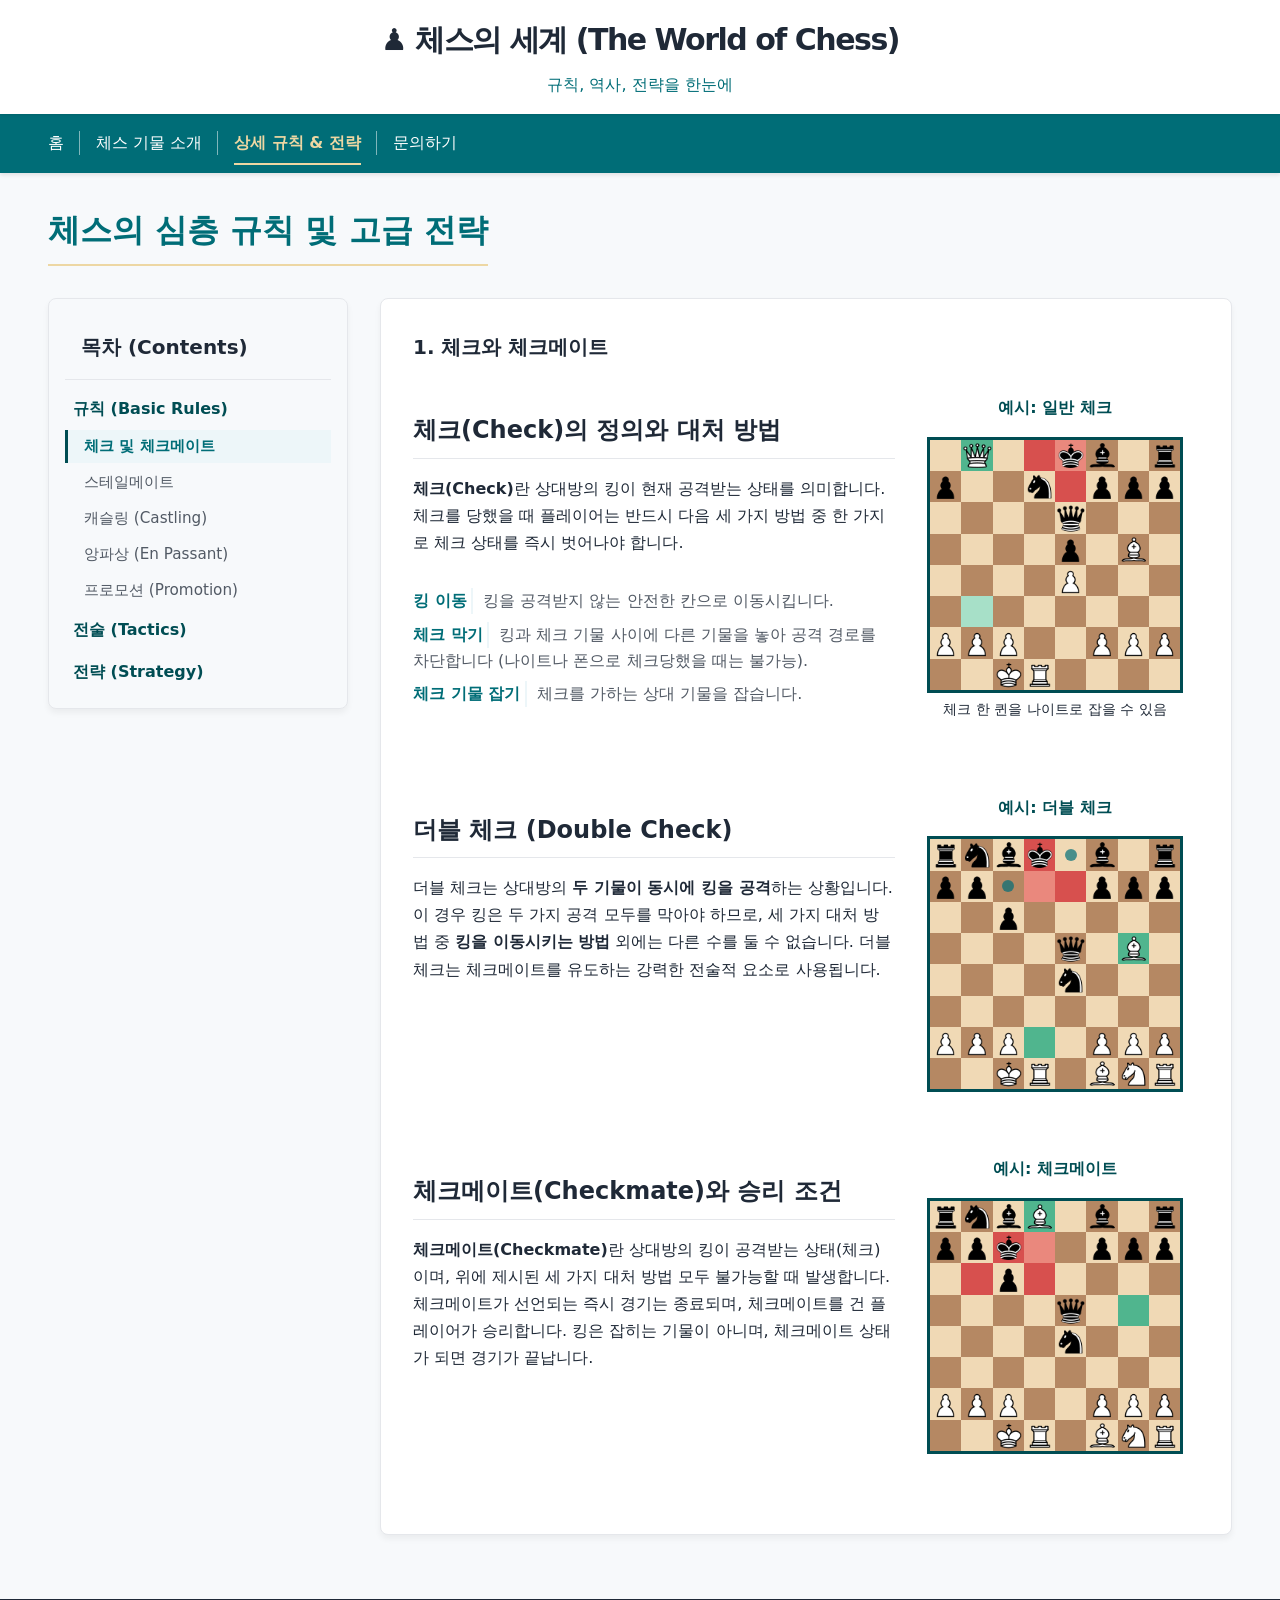
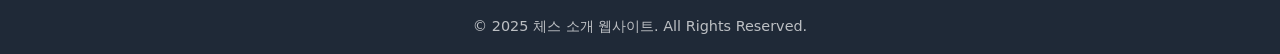
==== article.html @ 4e29b1e9 "feat(article): 규칙/전술/전략 섹션 콘텐츠 및 애니메이션 완성 - [전술/전략] 포크, 핀, 스큐어, 갬빗 등 전술 콘텐츠를 보강하고 사이드바 계층 구조를 분리함. -" ====
<!DOCTYPE html>
<html lang="ko">
  <head>
    <meta charset="UTF-8" />
    <meta name="viewport" content="width=device-width, initial-scale=1.0" />
    <title>상세 규칙 & 전략 - 체스의 세계 (The World of Chess)</title>
    <link rel="stylesheet" href="./css/style.css" />
  </head>

  <body>
    <header>
      <div class="container">
        <div class="header-content">
          <h1 class="header-title">♟️ 체스의 세계 (The World of Chess)</h1>
          <p class="header-subtitle">규칙, 역사, 전략을 한눈에</p>
        </div>
      </div>
    </header>

    <nav id="main-nav">
      <div class="container">
        <ul>
          <li class="nav-item">
            <a href="index.html" class="nav-link">홈</a>
          </li>
          <li class="nav-item">
            <a href="gallery.html" class="nav-link">체스 기물 소개</a>
          </li>
          <li class="nav-item">
            <a href="article.html" class="nav-link active">상세 규칙 & 전략</a>
          </li>
          <li class="nav-item">
            <a href="contact.html" class="nav-link">문의하기</a>
          </li>
        </ul>
      </div>
    </nav>

    <main>
      <div class="container">
        <h2 class="section-title">체스의 심층 규칙 및 고급 전략</h2>
        <div class="article-layout">
          <!-- A. 사이드바 (Aside) -->
          <aside id="article-sidebar" style="margin-top: var(--spacing-medium)">
            <h3 class="section-title-sidebar">목차 (Contents)</h3>

            <div class="sidebar-content">
              <!-- 규칙 그룹 -->
              <div class="sidebar-group">
                <div class="sidebar-group-header">규칙 (Basic Rules)</div>
                <ul class="sub-selection-list">
                  <li>
                    <a
                      href="#check"
                      class="selection-item"
                      onclick="showArticle('check', this); return false"
                      >체크 및 체크메이트</a
                    >
                  </li>
                  <li>
                    <a
                      href="#stalemate"
                      class="selection-item"
                      onclick="showArticle('stalemate', this); return false"
                      >스테일메이트</a
                    >
                  </li>
                  <li>
                    <a
                      href="#castling"
                      class="selection-item"
                      onclick="showArticle('castling', this); return false"
                      >캐슬링 (Castling)</a
                    >
                  </li>
                  <li>
                    <a
                      href="#en-passant"
                      class="selection-item"
                      onclick="showArticle('en-passant', this); return false"
                      >앙파상 (En Passant)</a
                    >
                  </li>
                  <li>
                    <a
                      href="#promotion"
                      class="selection-item"
                      onclick="showArticle('promotion', this); return false"
                      >프로모션 (Promotion)</a
                    >
                  </li>
                </ul>
              </div>

              <!-- 전술 그룹 -->
              <div class="sidebar-group">
                <div class="sidebar-group-header">전술 (Tactics)</div>
                <ul class="sub-selection-list">
                  <li>
                    <a
                      href="#fork"
                      class="selection-item"
                      onclick="showArticle('fork', this); return false;"
                      >포크 (Fork)</a
                    >
                  </li>
                  <li>
                    <a
                      href="#pin"
                      class="selection-item"
                      onclick="showArticle('pin', this); return false;"
                      >핀 (Pin)</a
                    >
                  </li>
                  <li>
                    <a
                      href="#skewer"
                      class="selection-item"
                      onclick="showArticle('skewer', this); return false;"
                      >스큐어 (Skewer)</a
                    >
                  </li>
                  <li>
                    <a
                      href="#gambit"
                      class="selection-item"
                      onclick="showArticle('gambit', this); return false;"
                      >겜빗 (Gambit)</a
                    >
                  </li>
                  <li>
                    <a
                      href="#sacrifice"
                      class="selection-item"
                      onclick="showArticle('sacrifice', this); return false"
                      >희생 (Sacrifice)</a
                    >
                  </li>
                </ul>
              </div>

              <!-- 전략 그룹 -->
              <div class="sidebar-group">
                <div class="sidebar-group-header">전략 (Strategy)</div>
                <ul class="sub-selection-list">
                  <li>
                    <a
                      href="#piece-value"
                      class="selection-item"
                      onclick="showArticle('piece-value', this); return false"
                      >기물의 상대적 가치</a
                    >
                  </li>
                  <li>
                    <a
                      href="#underpromotion"
                      class="selection-item"
                      onclick="showArticle('underpromotion', this); return false"
                      >언더프로모션</a
                    >
                  </li>
                  <li>
                    <a
                      href="#historical-game"
                      class="selection-item"
                      onclick="showArticle('historical-game', this); return false"
                      >역사적 명국</a
                    >
                  </li>
                </ul>
              </div>
            </div>
          </aside>

          <!-- B. 본문 내용 (Article Body) -->
          <div class="article-body-area">
            <!-- 규칙 그룹 -->
            <!-- 1. 체크와 체크메이트 -->
            <div class="content-card" id="check">
              <h3 class="card-title">1. 체크와 체크메이트</h3>

              <!-- 체크 -->
              <div class="article-detail-group">
                <div>
                  <h4 class="section-sub-title">
                    체크(Check)의 정의와 대처 방법
                  </h4>

                  <p class="long-text">
                    <strong>체크(Check)</strong>란 상대방의 킹이 현재 공격받는
                    상태를 의미합니다. 체크를 당했을 때 플레이어는 반드시 다음
                    세 가지 방법 중 한 가지로 체크 상태를 즉시 벗어나야 합니다.
                  </p>

                  <div class="piece-detail-container">
                    <ul>
                      <li>
                        <strong>킹 이동</strong> 킹을 공격받지 않는 안전한
                        칸으로 이동시킵니다.
                      </li>
                      <li>
                        <strong>체크 막기</strong> 킹과 체크 기물 사이에 다른
                        기물을 놓아 공격 경로를 차단합니다 (나이트나 폰으로
                        체크당했을 때는 불가능).
                      </li>
                      <li>
                        <strong>체크 기물 잡기</strong> 체크를 가하는 상대
                        기물을 잡습니다.
                      </li>
                    </ul>
                  </div>
                </div>

                <!-- 체크 다이어그램 -->
                <div
                  class="chess-diagram-container"
                  aria-label="체스 다이어그램: 일반 체크 예시. 
백팀 퀸이 b8에 위치하며 흑팀 킹(e8)을 공격하여 체크 상태입니다. 
흑팀은 킹을 안전한 칸으로 이동하거나 체크를 막는 수를 두어야 합니다. 
주변의 폰과 기물들이 포지션을 복잡하게 만들고 있습니다."
                >
                  <p class="diagram-title">예시: 일반 체크</p>
                  <div class="chess-diagram check-example">
                    <!-- 다이어그램 내용: 룩이 킹을 체크하는 상황 -->
                    <div class="square"></div>
                    <div class="square moved-square white queen"></div>
                    <div class="square"></div>
                    <div class="square king-in-check"></div>
                    <div class="square black king king-in-check"></div>
                    <div class="square black bishop"></div>
                    <div class="square"></div>
                    <div class="square black rook"></div>

                    <div class="square black pawn"></div>
                    <div class="square"></div>
                    <div class="square"></div>
                    <div class="square black knight"></div>
                    <div class="square king-in-check"></div>
                    <div class="square black pawn"></div>
                    <div class="square black pawn"></div>
                    <div class="square black pawn"></div>

                    <div class="square"></div>
                    <div class="square"></div>
                    <div class="square"></div>
                    <div class="square"></div>
                    <div class="square black queen"></div>
                    <div class="square"></div>
                    <div class="square"></div>
                    <div class="square"></div>

                    <div class="square"></div>
                    <div class="square"></div>
                    <div class="square"></div>
                    <div class="square"></div>
                    <div class="square black pawn"></div>
                    <div class="square"></div>
                    <div class="square white bishop"></div>
                    <div class="square"></div>

                    <div class="square"></div>
                    <div class="square"></div>
                    <div class="square"></div>
                    <div class="square"></div>
                    <div class="square white pawn"></div>
                    <div class="square"></div>
                    <div class="square"></div>
                    <div class="square"></div>

                    <div class="square"></div>
                    <div class="square moved-square"></div>
                    <div class="square"></div>
                    <div class="square"></div>
                    <div class="square"></div>
                    <div class="square"></div>
                    <div class="square"></div>
                    <div class="square"></div>

                    <div class="square white pawn"></div>
                    <div class="square white pawn"></div>
                    <div class="square white pawn"></div>
                    <div class="square"></div>
                    <div class="square"></div>
                    <div class="square white pawn"></div>
                    <div class="square white pawn"></div>
                    <div class="square white pawn"></div>

                    <div class="square"></div>
                    <div class="square"></div>
                    <div class="square white king"></div>
                    <div class="square white rook"></div>
                    <div class="square"></div>
                    <div class="square"></div>
                    <div class="square"></div>
                    <div class="square"></div>
                  </div>
                  <pre>체크 한 퀸을 나이트로 잡을 수 있음</pre>
                </div>
              </div>

              <!-- 더블 체크 -->
              <div class="article-detail-group">
                <div>
                  <h4 class="section-sub-title">더블 체크 (Double Check)</h4>
                  <p class="long-text">
                    더블 체크는 상대방의
                    <strong>두 기물이 동시에 킹을 공격</strong>하는 상황입니다.
                    이 경우 킹은 두 가지 공격 모두를 막아야 하므로, 세 가지 대처
                    방법 중 <strong>킹을 이동시키는 방법</strong> 외에는 다른
                    수를 둘 수 없습니다. 더블 체크는 체크메이트를 유도하는
                    강력한 전술적 요소로 사용됩니다.
                  </p>
                </div>

                <!-- 더블 체크 다이어그램 -->
                <div
                  class="chess-diagram-container"
                  aria-label="체스 다이어그램: 더블 체크 예시. 
흑팀 킹이 d8에 위치하며 백팀의 퀸(d4)과 룩(a8)에게 동시에 공격받는 상황을 표시함. 
공격은 퀸(d4)과 나이트(e6)에게 가려진 룩(a8)에 의해 발견된 공격입니다. 
흑팀 킹은 d7로 이동하여 체크를 피해야 합니다."
                >
                  <p class="diagram-title">예시: 더블 체크</p>
                  <div class="chess-diagram double-check-example">
                    <!-- 다이어그램 내용: 퀸과 룩이 동시에 킹을 체크하는 상황 -->
                    <div class="square black rook"></div>
                    <div class="square black knight"></div>
                    <div class="square black bishop"></div>
                    <div class="square black king king-in-check"></div>
                    <div class="square move"></div>
                    <div class="square black bishop"></div>
                    <div class="square"></div>
                    <div class="square black rook"></div>

                    <div class="square black pawn"></div>
                    <div class="square black pawn"></div>
                    <div class="square move"></div>
                    <div class="square king-in-check"></div>
                    <div class="square king-in-check"></div>
                    <div class="square black pawn"></div>
                    <div class="square black pawn"></div>
                    <div class="square black pawn"></div>

                    <div class="square"></div>
                    <div class="square"></div>
                    <div class="square black pawn"></div>
                    <div class="square"></div>
                    <div class="square"></div>
                    <div class="square"></div>
                    <div class="square"></div>
                    <div class="square"></div>

                    <div class="square"></div>
                    <div class="square"></div>
                    <div class="square"></div>
                    <div class="square"></div>
                    <div class="square black queen"></div>
                    <div class="square"></div>
                    <div class="square moved-square white bishop"></div>
                    <div class="square"></div>

                    <div class="square"></div>
                    <div class="square"></div>
                    <div class="square"></div>
                    <div class="square"></div>
                    <div class="square black knight"></div>
                    <div class="square"></div>
                    <div class="square"></div>
                    <div class="square"></div>

                    <div class="square"></div>
                    <div class="square"></div>
                    <div class="square"></div>
                    <div class="square"></div>
                    <div class="square"></div>
                    <div class="square"></div>
                    <div class="square"></div>
                    <div class="square"></div>

                    <div class="square white pawn"></div>
                    <div class="square white pawn"></div>
                    <div class="square white pawn"></div>
                    <div class="square moved-square"></div>
                    <div class="square"></div>
                    <div class="square white pawn"></div>
                    <div class="square white pawn"></div>
                    <div class="square white pawn"></div>

                    <div class="square"></div>
                    <div class="square"></div>
                    <div class="square white king"></div>
                    <div class="square white rook"></div>
                    <div class="square"></div>
                    <div class="square white bishop"></div>
                    <div class="square white knight"></div>
                    <div class="square white rook"></div>
                  </div>
                </div>
              </div>

              <!-- 체크메이트 -->
              <div class="article-detail-group">
                <div>
                  <h4 class="section-sub-title">
                    체크메이트(Checkmate)와 승리 조건
                  </h4>
                  <p class="long-text">
                    <strong>체크메이트(Checkmate)</strong>란 상대방의 킹이
                    공격받는 상태(체크)이며, 위에 제시된 세 가지 대처 방법 모두
                    불가능할 때 발생합니다. 체크메이트가 선언되는 즉시 경기는
                    종료되며, 체크메이트를 건 플레이어가 승리합니다. 킹은 잡히는
                    기물이 아니며, 체크메이트 상태가 되면 경기가 끝납니다.
                  </p>
                </div>

                <!-- 체크메이트 다이어그램 -->
                <div
                  class="chess-diagram-container"
                  aria-label="체스 다이어그램: 체크메이트 예시 포지션. 
흑팀 킹이 c7에 위치하며 백팀 비숍(d8)에게 직접 체크를 당하고 있습니다. 
흑킹은 도망칠 수 있는 d6, b6 칸과 비숍을 막을 수 있는 모든 칸이 다른 기물들에 의해 막혀 있어 체크메이트 상태입니다. 
경기는 백팀의 승리로 종료됩니다."
                >
                  <p class="diagram-title">예시: 체크메이트</p>

                  <div class="chess-diagram double-check-example">
                    <!-- 다이어그램 내용: 퀸과 룩이 동시에 킹을 체크하는 상황 -->
                    <div class="square black rook"></div>
                    <div class="square black knight"></div>
                    <div class="square black bishop"></div>
                    <div class="square moved-square white bishop"></div>
                    <div class="square"></div>
                    <div class="square black bishop"></div>
                    <div class="square"></div>
                    <div class="square black rook"></div>

                    <div class="square black pawn"></div>
                    <div class="square black pawn"></div>
                    <div class="square black king king-in-check"></div>
                    <div class="square king-in-check"></div>
                    <div class="square"></div>
                    <div class="square black pawn"></div>
                    <div class="square black pawn"></div>
                    <div class="square black pawn"></div>

                    <div class="square"></div>
                    <div class="square king-in-check"></div>
                    <div class="square black pawn"></div>
                    <div class="square king-in-check"></div>
                    <div class="square"></div>
                    <div class="square"></div>
                    <div class="square"></div>
                    <div class="square"></div>

                    <div class="square"></div>
                    <div class="square"></div>
                    <div class="square"></div>
                    <div class="square"></div>
                    <div class="square black queen"></div>
                    <div class="square"></div>
                    <div class="square moved-square"></div>
                    <div class="square"></div>

                    <div class="square"></div>
                    <div class="square"></div>
                    <div class="square"></div>
                    <div class="square"></div>
                    <div class="square black knight"></div>
                    <div class="square"></div>
                    <div class="square"></div>
                    <div class="square"></div>

                    <div class="square"></div>
                    <div class="square"></div>
                    <div class="square"></div>
                    <div class="square"></div>
                    <div class="square"></div>
                    <div class="square"></div>
                    <div class="square"></div>
                    <div class="square"></div>

                    <div class="square white pawn"></div>
                    <div class="square white pawn"></div>
                    <div class="square white pawn"></div>
                    <div class="square"></div>
                    <div class="square"></div>
                    <div class="square white pawn"></div>
                    <div class="square white pawn"></div>
                    <div class="square white pawn"></div>

                    <div class="square"></div>
                    <div class="square"></div>
                    <div class="square white king"></div>
                    <div class="square white rook"></div>
                    <div class="square"></div>
                    <div class="square white bishop"></div>
                    <div class="square white knight"></div>
                    <div class="square white rook"></div>
                  </div>
                </div>
              </div>
            </div>

            <!-- 2. 스테일메이트 -->
            <div class="content-card hidden" id="stalemate">
              <h3 class="card-title">2. 스테일메이트 (Stalemate)</h3>

              <!-- 스테일메이트 -->
              <div class="article-detail-group">
                <div>
                  <h4 class="section-sub-title">
                    스테일메이트의 정의와 무승부 조건
                  </h4>

                  <p class="long-text">
                    <strong>스테일메이트(Stalemate)</strong>는 체스에서 게임이
                    <b>무승부(Draw)</b>로 끝나는 매우 중요한 규칙입니다. 이
                    상황은 다음 두 가지 조건이 모두 충족될 때 발생합니다.
                  </p>

                  <div class="piece-detail-container">
                    <ul>
                      <li>
                        <strong>킹이 체크 상태가 아님</strong> 자신의 킹이
                        상대방 기물에게 직접 공격받고 있지 않아야 합니다.
                      </li>
                      <li>
                        <strong>합법적인 수 없음</strong> 현재 수를 둘 차례인
                        플레이어가 킹을 포함하여 합법적으로 둘 수 있는
                        기물(Pawn, Knight 등)의 움직임이 전혀 남아있지 않아야
                        합니다.
                      </li>
                    </ul>
                  </div>

                  <p class="long-text">
                    이 상황은 초보자들이 간과하기 쉬운 규칙이며, 불리한 상황에서
                    패배 대신 무승부를 이끌어내기 위한
                    <b>고급 전략</b>으로 활용되기도 합니다. 특히
                    엔드게임(Endgame)에서 킹과 폰의 싸움에서 자주 발생합니다.
                  </p>
                </div>

                <!-- 스테일메이트 다이어그램 -->
                <div class="chess-diagram-container article-diagram">
                  <p class="diagram-title">예시: 스테일메이트</p>
                  <div class="chess-diagram stalemate-example">
                    <!-- 흑킹이 공격받지 않지만 갈 곳 없는 포지션 -->
                    <div class="square king-in-check"></div>
                    <div class="square black king"></div>
                    <div class="square king-in-check"></div>
                    <div class="square"></div>
                    <div class="square"></div>
                    <div class="square"></div>
                    <div class="square"></div>
                    <div class="square"></div>

                    <div class="square king-in-check"></div>
                    <div class="square king-in-check"></div>
                    <div class="square king-in-check"></div>
                    <div class="square"></div>
                    <div class="square"></div>
                    <div class="square"></div>
                    <div class="square"></div>
                    <div class="square"></div>

                    <div class="square"></div>
                    <div class="square white king"></div>
                    <div class="square moved-square white queen"></div>
                    <div class="square"></div>
                    <div class="square"></div>
                    <div class="square moved-square"></div>
                    <div class="square"></div>
                    <div class="square"></div>

                    <div class="square"></div>
                    <div class="square"></div>
                    <div class="square"></div>
                    <div class="square"></div>
                    <div class="square"></div>
                    <div class="square"></div>
                    <div class="square"></div>
                    <div class="square"></div>

                    <div class="square"></div>
                    <div class="square"></div>
                    <div class="square"></div>
                    <div class="square"></div>
                    <div class="square"></div>
                    <div class="square"></div>
                    <div class="square"></div>
                    <div class="square"></div>

                    <div class="square"></div>
                    <div class="square"></div>
                    <div class="square"></div>
                    <div class="square"></div>
                    <div class="square"></div>
                    <div class="square"></div>
                    <div class="square"></div>
                    <div class="square"></div>

                    <div class="square"></div>
                    <div class="square"></div>
                    <div class="square"></div>
                    <div class="square"></div>
                    <div class="square"></div>
                    <div class="square"></div>
                    <div class="square"></div>
                    <div class="square"></div>

                    <div class="square"></div>
                    <div class="square"></div>
                    <div class="square"></div>
                    <div class="square"></div>
                    <div class="square"></div>
                    <div class="square"></div>
                    <div class="square"></div>
                    <div class="square"></div>
                  </div>
                </div>
              </div>

              <!-- 명언 인용 -->
              <h4 class="section-sub-title">체스 명언 인용</h4>
              <blockquote>
                "The most dangerous pieces are the ones you don't see."
                <footer class="blockquote-footer">— The Chess Master</footer>
              </blockquote>
            </div>

            <!-- 3. 캐슬링 -->
            <div class="content-card hidden" id="castling">
              <h3 class="card-title">3. 캐슬링 (Castling)</h3>

              <!-- 캐슬링 -->
              <div class="article-detail-group">
                <div>
                  <h4 class="section-sub-title">캐슬링</h4>
                  <p class="long-text">
                    캐슬링은 체스에서 유일하게 두 기물(킹과 룩)이 동시에
                    움직이는 특별한 수입니다.
                  </p>
                  <p class="long-text">
                    킹의 안전을 확보하고 룩을 중앙으로 활성화하기 위해
                    사용됩니다.
                  </p>
                </div>

                <!-- 캐슬링 예시 다이어그램 그룹 -->
                <div class="article-detail-group">
                  <!-- 킹사이드 캐슬링 -->
                  <div>
                    <div class="chess-diagram-container article-diagram">
                      <p class="diagram-title">킹사이드 캐슬링 후 포지션</p>
                      <div class="chess-diagram king-side-castling-example">
                        <!-- 캐슬링 후 포지션 -->
                        <div class="square"></div>
                        <div class="square"></div>
                        <div class="square"></div>
                        <div class="square"></div>
                        <div class="square"></div>
                        <div class="square"></div>
                        <div class="square"></div>
                        <div class="square"></div>
                        <div class="square"></div>
                        <div class="square"></div>
                        <div class="square"></div>
                        <div class="square"></div>
                        <div class="square"></div>
                        <div class="square"></div>
                        <div class="square"></div>
                        <div class="square"></div>
                        <div class="square"></div>
                        <div class="square"></div>
                        <div class="square"></div>
                        <div class="square"></div>
                        <div class="square"></div>
                        <div class="square"></div>
                        <div class="square"></div>
                        <div class="square"></div>
                        <div class="square"></div>
                        <div class="square"></div>
                        <div class="square"></div>
                        <div class="square"></div>
                        <div class="square"></div>
                        <div class="square"></div>
                        <div class="square"></div>
                        <div class="square"></div>
                        <div class="square"></div>
                        <div class="square"></div>
                        <div class="square"></div>
                        <div class="square"></div>
                        <div class="square"></div>
                        <div class="square"></div>
                        <div class="square"></div>
                        <div class="square"></div>
                        <div class="square"></div>
                        <div class="square"></div>
                        <div class="square"></div>
                        <div class="square"></div>
                        <div class="square"></div>
                        <div class="square"></div>
                        <div class="square"></div>
                        <div class="square"></div>
                        <div class="square"></div>
                        <div class="square"></div>
                        <div class="square"></div>
                        <div class="square"></div>
                        <div class="square"></div>
                        <div class="square"></div>
                        <div class="square"></div>
                        <div class="square"></div>
                        <div class="square white rook"></div>
                        <div class="square"></div>
                        <div class="square"></div>
                        <div class="square"></div>
                        <div class="square moved-square"></div>
                        <div class="square white rook"></div>
                        <div class="square moved-square white king"></div>
                        <div class="square"></div>
                      </div>
                    </div>
                  </div>

                  <!-- 퀸사이드 캐슬링 -->
                  <div>
                    <div class="piece-detail-container">
                      <div class="chess-diagram-container article-diagram">
                        <p class="diagram-title">퀸사이드 캐슬링 후 포지션</p>
                        <div class="chess-diagram queen-side-castling-example">
                          <!-- 퀸사이드 캐슬링 후 포지션 -->
                          <div class="square"></div>
                          <div class="square"></div>
                          <div class="square"></div>
                          <div class="square"></div>
                          <div class="square"></div>
                          <div class="square"></div>
                          <div class="square"></div>
                          <div class="square"></div>
                          <div class="square"></div>
                          <div class="square"></div>
                          <div class="square"></div>
                          <div class="square"></div>
                          <div class="square"></div>
                          <div class="square"></div>
                          <div class="square"></div>
                          <div class="square"></div>
                          <div class="square"></div>
                          <div class="square"></div>
                          <div class="square"></div>
                          <div class="square"></div>
                          <div class="square"></div>
                          <div class="square"></div>
                          <div class="square"></div>
                          <div class="square"></div>
                          <div class="square"></div>
                          <div class="square"></div>
                          <div class="square"></div>
                          <div class="square"></div>
                          <div class="square"></div>
                          <div class="square"></div>
                          <div class="square"></div>
                          <div class="square"></div>
                          <div class="square"></div>
                          <div class="square"></div>
                          <div class="square"></div>
                          <div class="square"></div>
                          <div class="square"></div>
                          <div class="square"></div>
                          <div class="square"></div>
                          <div class="square"></div>
                          <div class="square"></div>
                          <div class="square"></div>
                          <div class="square"></div>
                          <div class="square"></div>
                          <div class="square"></div>
                          <div class="square"></div>
                          <div class="square"></div>
                          <div class="square"></div>
                          <div class="square"></div>
                          <div class="square"></div>
                          <div class="square"></div>
                          <div class="square"></div>
                          <div class="square"></div>
                          <div class="square"></div>
                          <div class="square"></div>
                          <div class="square"></div>
                          <div class="square"></div>
                          <div class="square"></div>
                          <div class="square moved-square white king"></div>
                          <div class="square white rook"></div>
                          <div class="square moved-square"></div>
                          <div class="square"></div>
                          <div class="square"></div>
                          <div class="square white rook"></div>
                        </div>
                      </div>
                    </div>
                  </div>
                </div>
              </div>

              <!-- 캐슬링 조건 -->
              <div>
                <h4 class="section-sub-title">캐슬링 발동 조건</h4>
                <p class="long-text">
                  캐슬링은 다음의 엄격한 <strong>발동 조건</strong>이 있습니다
                </p>

                <div class="piece-detail-container">
                  <ul>
                    <li>
                      <strong>이동 기록</strong>킹과 해당 룩이 게임 시작 후
                      <b>한 번도 움직이지 않았어야</b> 합니다.
                    </li>
                    <li>
                      <strong>경로 확보</strong>킹과 룩 사이에 다른 기물이
                      없어야 합니다.
                    </li>
                    <li>
                      <strong>안전 조건</strong>킹이 체크 상태여서는 안 되며,
                      캐슬링 경로(킹이 지나가는 두 칸)가 상대방에게 공격당해서도
                      안 됩니다.
                    </li>
                  </ul>
                </div>
              </div>

              <!-- 인용문 -->
              <div>
                <h4 class="section-sub-title">체스 명언 인용</h4>
                <blockquote>
                  "The beauty of a move lies not in its form but in the thought
                  behind it."
                  <footer class="blockquote-footer">
                    — Aaron Nimzowitsch, 덴마크-러시아의 그랜드마스터
                  </footer>
                </blockquote>
              </div>
            </div>

            <!-- 4. 앙파상 -->
            <div class="content-card hidden" id="en-passant">
              <h3 class="card-title">4. 앙파상 (En Passant)</h3>

              <!-- 앙파상 -->
              <div class="article-detail-group">
                <div>
                  <h4 class="section-sub-title">앙파상 (En Passant)</h4>
                  <p class="long-text">
                    앙파상은 프랑스어로 '지나가는 중에'라는 뜻으로, 폰이 두 칸
                    전진했을 때 상대 폰이 그 폰을 즉시 대각선으로 잡을 수 있는
                    특별한 규칙입니다. 이 규칙은 상대 폰의 빠른 전진을 응징하기
                    위해 만들어졌습니다.
                  </p>

                  <!-- 앙파상 발동 조건 -->
                  <h4 class="section-sub-title">앙파상 발동 조건</h4>
                  <div class="piece-detail-container">
                    <ul>
                      <li>
                        <strong>폰의 위치</strong> 공격하는 폰이 반드시
                        <b>5번째 랭크(백팀 5행, 흑팀 4행)</b>에 있어야 합니다.
                      </li>
                      <li>
                        <strong>상대 폰의 이동</strong> 상대 폰이 처음 위치에서
                        <b>정확히 두 칸 전진</b>하여 공격하는 폰과 같은 랭크에
                        나란히 도착해야 합니다.
                      </li>
                      <li>
                        <strong>기회 제한</strong> 앙파상 기회는 상대 폰이 두 칸
                        전진한 <b>바로 다음 한 수</b>에만 주어집니다. 이후에는
                        기회가 사라집니다.
                      </li>
                    </ul>
                  </div>
                </div>

                <!-- 앙파상 다이어그램 -->
                <div class="chess-diagram-container article-diagram">
                  <p class="diagram-title">예시: 앙파상</p>
                  <div class="chess-diagram en-passant-example">
                    <!-- 앙파상 포지션 다이어그램 -->
                    <div class="square"></div>
                    <div class="square"></div>
                    <div class="square"></div>
                    <div class="square"></div>
                    <div class="square"></div>
                    <div class="square"></div>
                    <div class="square"></div>
                    <div class="square"></div>

                    <div class="square black pawn"></div>
                    <div class="square"></div>
                    <div class="square"></div>
                    <div class="square"></div>
                    <div class="square"></div>
                    <div class="square"></div>
                    <div class="square"></div>
                    <div class="square black pawn"></div>

                    <div class="square white rook"></div>
                    <div class="square"></div>
                    <div class="square"></div>
                    <div class="square"></div>
                    <div class="square"></div>
                    <div class="square"></div>
                    <div class="square"></div>
                    <div class="square"></div>

                    <div class="square"></div>
                    <div class="square"></div>
                    <div class="square black bishop"></div>
                    <div class="square black king"></div>
                    <div class="square black pawn"></div>
                    <div class="square"></div>
                    <div class="square white bishop"></div>
                    <div class="square"></div>

                    <div class="square"></div>
                    <div class="square"></div>
                    <div class="square moved-square white pawn"></div>
                    <div class="square black pawn"></div>
                    <div class="square"></div>
                    <div class="square black pawn"></div>
                    <div class="square"></div>
                    <div class="square"></div>

                    <div class="square"></div>
                    <div class="square white pawn"></div>
                    <div class="square capture"></div>
                    <div class="square"></div>
                    <div class="square"></div>
                    <div class="square white pawn"></div>
                    <div class="square"></div>
                    <div class="square"></div>

                    <div class="square"></div>
                    <div class="square white pawn"></div>
                    <div class="square moved-square"></div>
                    <div class="square"></div>
                    <div class="square"></div>
                    <div class="square"></div>
                    <div class="square white rook"></div>
                    <div class="square white pawn"></div>

                    <div class="square"></div>
                    <div class="square"></div>
                    <div class="square"></div>
                    <div class="square"></div>
                    <div class="square"></div>
                    <div class="square white king"></div>
                    <div class="square"></div>
                    <div class="square"></div>
                  </div>
                </div>
              </div>
            </div>

            <!-- 5. 프로모션 -->
            <div class="content-card hidden" id="promotion">
              <h3 class="card-title">5. 프로모션 (Promotion)</h3>

              <div class="article-detail-group">
                <div>
                  <h4 class="section-sub-title">프로모션의 정의와 승진 기물</h4>
                  <p class="long-text">
                    <strong>프로모션(Promotion)</strong>은 폰이
                    <b>상대방 진영의 맨 끝 줄</b>에 도달했을 때 퀸, 룩, 비숍,
                    나이트 중 하나로 승진하는 규칙입니다. 폰은 가장 약한
                    기물이지만, 이 규칙 덕분에 게임에서 가장 강력한 기물이 될 수
                    있는 잠재력을 가집니다.
                  </p>

                  <h4 class="section-sub-title">
                    언더프로모션 (Underpromotion)
                  </h4>
                  <p class="long-text">
                    보통 가장 강력한 <strong>퀸</strong>으로 승진하지만, 특수한
                    상황에서는 <b>퀸 대신</b> 룩, 비숍, 나이트로 승진하는 것을
                    <b>언더프로모션(Underpromotion)</b>이라고 합니다. 이는 주로
                    <strong>나이트의 포크</strong>와 같은 전술적 이득을 얻거나,
                    <b>스테일메이트(무승부)</b>를 방지하기 위한 목적으로
                    사용되는 고도의 전략입니다.
                  </p>
                </div>

                <!-- 프로모션 다이어그램 -->
                <div class="chess-diagram-container article-diagram">
                  <p class="diagram-title">
                    예시: 프로모션<br />(언더프로모션 체크메이트)
                  </p>
                  <div class="chess-diagram promotion-example">
                    <!-- 폰이 승진하는 상황 -->
                    <div class="square"></div>
                    <div class="square"></div>
                    <div class="square"></div>
                    <div class="square"></div>
                    <div class="square"></div>
                    <div class="square moved-square white knight"></div>
                    <div class="square king-in-check"></div>
                    <div class="square king-in-check"></div>

                    <div class="square black pawn"></div>
                    <div class="square"></div>
                    <div class="square"></div>
                    <div class="square"></div>
                    <div class="square moved-square"></div>
                    <div class="square"></div>
                    <div class="square king-in-check"></div>
                    <div class="square black king king-in-check"></div>

                    <div class="square"></div>
                    <div class="square"></div>
                    <div class="square"></div>
                    <div class="square"></div>
                    <div class="square"></div>
                    <div class="square"></div>
                    <div class="square king-in-check"></div>
                    <div class="square black pawn"></div>

                    <div class="square"></div>
                    <div class="square"></div>
                    <div class="square white pawn"></div>
                    <div class="square white queen"></div>
                    <div class="square"></div>
                    <div class="square"></div>
                    <div class="square"></div>
                    <div class="square"></div>

                    <div class="square"></div>
                    <div class="square"></div>
                    <div class="square"></div>
                    <div class="square"></div>
                    <div class="square"></div>
                    <div class="square"></div>
                    <div class="square black queen"></div>
                    <div class="square black bishop"></div>

                    <div class="square"></div>
                    <div class="square white pawn"></div>
                    <div class="square white bishop"></div>
                    <div class="square"></div>
                    <div class="square"></div>
                    <div class="square black pawn"></div>
                    <div class="square"></div>
                    <div class="square"></div>

                    <div class="square white pawn"></div>
                    <div class="square"></div>
                    <div class="square"></div>
                    <div class="square"></div>
                    <div class="square"></div>
                    <div class="square white pawn"></div>
                    <div class="square"></div>
                    <div class="square"></div>

                    <div class="square white rook"></div>
                    <div class="square"></div>
                    <div class="square"></div>
                    <div class="square"></div>
                    <div class="square white rook"></div>
                    <div class="square white king"></div>
                    <div class="square"></div>
                    <div class="square"></div>
                  </div>
                </div>
              </div>
            </div>

            <!-- 전술 그룹 -->
            <!-- 6. 포크 -->
            <div class="content-card hidden" id="fork">
              <h3 class="card-title">6. 전술: 포크 (Fork)</h3>

              <!-- 포크 -->
              <div class="article-detail-group">
                <div>
                  <h4 class="section-sub-title">포크 (Fork)</h4>
                  <p class="long-text">
                    <strong>포크(Fork)</strong>는 체스에서
                    <b>하나의 기물이 상대방의 두 개 이상의 기물을 동시에 공격</b
                    >하는 전술입니다. 포크를 당한 상대방은 두 공격 중 하나만
                    막을 수 있기 때문에, 대개 기물 이득을 취할 수 있습니다.
                  </p>
                  <h4 class="section-sub-title">주요 특징 및 종류</h4>
                  <div class="piece-detail-container">
                    <ul>
                      <li>
                        <strong>나이트 포크</strong> 나이트는 'L'자 움직임으로
                        포크를 거는 데 가장 특화되어 있으며, 상대방의 수비
                        라인을 뛰어넘어 공격할 수 있습니다.
                      </li>
                      <li>
                        <strong>로열 포크</strong> 킹과 퀸을 동시에 공격하는
                        포크는 가장 위협적이며 즉각적인 승리 기회를 제공합니다.
                      </li>
                      <li>
                        <strong>폰 포크</strong> 폰은 가치가 낮지만, 성공적인
                        포크는 큰 이득을 가져올 수 있습니다.
                      </li>
                    </ul>
                  </div>
                </div>

                <!-- 포크 다이어그램 -->
                <div class="chess-diagram-container">
                  <p class="diagram-title">예시: 패밀리 포크</p>
                  <div class="chess-diagram fork-example">
                    <!-- 나이트가 킹과 룩을 동시에 공격하는 포지션 -->
                    <div class="square"></div>
                    <div class="square black rook"></div>
                    <div class="square"></div>
                    <div class="square"></div>
                    <div class="square black rook king-in-check"></div>
                    <div class="square"></div>
                    <div class="square black king king-in-check"></div>
                    <div class="square"></div>

                    <div class="square"></div>
                    <div class="square"></div>
                    <div class="square black pawn"></div>
                    <div class="square black queen king-in-check"></div>
                    <div class="square"></div>
                    <div class="square black pawn"></div>
                    <div class="square"></div>
                    <div class="square"></div>

                    <div class="square black pawn"></div>
                    <div class="square"></div>
                    <div class="square"></div>
                    <div class="square black pawn"></div>
                    <div class="square"></div>
                    <div class="square moved-square white knight"></div>
                    <div class="square"></div>
                    <div class="square white queen"></div>

                    <div class="square"></div>
                    <div class="square"></div>
                    <div class="square"></div>
                    <div class="square moved-square"></div>
                    <div class="square black pawn"></div>
                    <div class="square"></div>
                    <div class="square"></div>
                    <div class="square"></div>

                    <div class="square"></div>
                    <div class="square"></div>
                    <div class="square"></div>
                    <div class="square"></div>
                    <div class="square white pawn"></div>
                    <div class="square"></div>
                    <div class="square"></div>
                    <div class="square"></div>

                    <div class="square"></div>
                    <div class="square white pawn"></div>
                    <div class="square"></div>
                    <div class="square white pawn"></div>
                    <div class="square"></div>
                    <div class="square"></div>
                    <div class="square white pawn"></div>
                    <div class="square"></div>

                    <div class="square white pawn"></div>
                    <div class="square"></div>
                    <div class="square white pawn"></div>
                    <div class="square"></div>
                    <div class="square white knight"></div>
                    <div class="square"></div>
                    <div class="square"></div>
                    <div class="square white pawn"></div>

                    <div class="square"></div>
                    <div class="square white king"></div>
                    <div class="square"></div>
                    <div class="square"></div>
                    <div class="square"></div>
                    <div class="square"></div>
                    <div class="square"></div>
                    <div class="square"></div>
                  </div>
                  <pre>로열 포크에 룩까지 끼어듦</pre>
                </div>
              </div>
              <p class="long-text">
                포크는 상대방에게 <b>선택을 강요</b>하는 전술입니다. 공격당한 두
                기물 중 하나는 킹이거나, 킹이 아니더라도 가치가 높은 기물일 수
                있습니다. 포크를 피하는 유일한 방법은 킹(가치가 더 높은 기물)이
                도망가거나, 두 기물을 동시에 막을 수 있는 기물을 사용하거나,
                포크 기물을 잡는 것입니다.
              </p>
            </div>

            <!-- 7. 핀 -->
            <div class="content-card hidden" id="pin">
              <h3 class="card-title">7. 전술: 핀 (Pin)</h3>

              <!-- 핀 -->
              <div class="article-detail-group">
                <div>
                  <h4 class="section-sub-title">핀(Pin)의 정의와 유형</h4>
                  <p class="long-text">
                    <strong>핀(Pin)</strong>은 체스에서 상대 기물(중간 기물)을
                    공격하여, 그 기물이 움직이면
                    <b>뒤에 있는 더 가치 있는 기물</b>이 공격당하도록 만드는
                    전술입니다. 핀은 주로 룩, 비숍, 퀸과 같은 장거리 기물로
                    수행됩니다.
                  </p>

                  <!-- 절대 핀 설명 -->
                  <h4 class="section-sub-title">절대 핀 (Absolute Pin)</h4>
                  <div class="piece-detail-container">
                    <ul>
                      <li>
                        <strong>정의</strong> 중간 기물이 움직일 경우
                        <b>뒤에 있는 킹</b>이 공격당하는 경우입니다.
                      </li>
                      <li>
                        <strong>규칙</strong> 킹이 공격당할 수 있는 수는
                        불법이므로, 중간 기물은 <b>절대 움직일 수 없습니다.</b>
                        (체크 상태가 아님에도 기물이 고정됨)
                      </li>
                    </ul>
                  </div>
                </div>

                <!-- 핀 다이어그램 -->
                <div class="chess-diagram-container">
                  <p class="diagram-title">예시: 절대 핀</p>
                  <div class="chess-diagram pin-example">
                    <!-- 비숍이 나이트를 핀하여 킹을 공격하는 상황 (절대 핀) -->
                    <div class="square"></div>
                    <div class="square"></div>
                    <div class="square"></div>
                    <div class="square"></div>
                    <div class="square"></div>
                    <div class="square"></div>
                    <div class="square"></div>
                    <div class="square black king king-in-check"></div>

                    <div class="square"></div>
                    <div class="square"></div>
                    <div class="square"></div>
                    <div class="square"></div>
                    <div class="square"></div>
                    <div class="square"></div>
                    <div class="square king-in-check"></div>
                    <div class="square"></div>

                    <div class="square"></div>
                    <div class="square"></div>
                    <div class="square black pawn"></div>
                    <div class="square"></div>
                    <div class="square"></div>
                    <div class="square king-in-check"></div>
                    <div class="square"></div>
                    <div class="square"></div>

                    <div class="square"></div>
                    <div class="square"></div>
                    <div class="square"></div>
                    <div class="square"></div>
                    <div class="square black knight king-in-check"></div>
                    <div class="square"></div>
                    <div class="square"></div>
                    <div class="square"></div>

                    <div class="square"></div>
                    <div class="square"></div>
                    <div class="square white pawn"></div>
                    <div class="square moved-square white bishop"></div>
                    <div class="square"></div>
                    <div class="square"></div>
                    <div class="square"></div>
                    <div class="square"></div>

                    <div class="square"></div>
                    <div class="square"></div>
                    <div class="square"></div>
                    <div class="square"></div>
                    <div class="square"></div>
                    <div class="square"></div>
                    <div class="square"></div>
                    <div class="square"></div>

                    <div class="square"></div>
                    <div class="square"></div>
                    <div class="square"></div>
                    <div class="square"></div>
                    <div class="square"></div>
                    <div class="square"></div>
                    <div class="square white king"></div>
                    <div class="square"></div>

                    <div class="square"></div>
                    <div class="square"></div>
                    <div class="square"></div>
                    <div class="square"></div>
                    <div class="square"></div>
                    <div class="square"></div>
                    <div class="square moved-square"></div>
                    <div class="square"></div>
                  </div>
                </div>
              </div>

              <!-- 상대 핀 설명 -->
              <h4 class="section-sub-title">상대 핀 (Relative Pin)</h4>
              <div class="piece-detail-container">
                <ul>
                  <li>
                    <strong>정의</strong> 중간 기물이 움직일 경우
                    <b>뒤에 있는 퀸, 룩 등 킹보다 가치가 낮은 기물</b>이
                    공격당하는 경우입니다.
                  </li>
                  <li>
                    <strong>전략</strong> 중간 기물을 움직이는 것이 합법적이기는
                    하나, 기물을 잃게 되므로 움직이지 않도록
                    <b>선택을 강요</b>합니다.
                  </li>
                </ul>
              </div>
            </div>

            <!-- 8. 스큐어 -->
            <div class="content-card hidden" id="skewer">
              <h3 class="card-title">8. 전술: 스큐어 (Skewer)</h3>

              <!-- 스큐어 -->
              <div class="article-detail-group">
                <div>
                  <h4 class="section-sub-title">
                    스큐어(Skewer)의 정의와 핀과의 차이점
                  </h4>

                  <!-- 스큐어 설명 -->
                  <p class="long-text">
                    <strong>스큐어(Skewer)</strong>는 핀(Pin)과 유사하지만
                    <b>공격 대상의 순서가 반대</b>인 전술입니다. 공격 기물(룩,
                    비숍, 퀸)이 <b>가치가 높은 기물</b>을 먼저 공격하고, 그
                    기물이 도망가면 <b>뒤에 있는 덜 중요한 기물을 잡는</b> 것을
                    목표로 합니다.
                  </p>

                  <!-- 절대 스큐어 설명 -->
                  <h4 class="section-sub-title">
                    절대 스큐어 (Absolute Skewer)
                  </h4>
                  <div class="piece-detail-container">
                    <ul>
                      <li>
                        <strong>정의</strong> 먼저 공격당하는 기물이
                        <b>킹</b>이고, 그 뒤에 다른 기물이 위치하는 경우입니다.
                      </li>
                      <li>
                        <strong>전략</strong> 킹은 반드시 움직여야 하므로, 킹이
                        도망간 후
                        <b>뒤에 있는 기물을 무조건 잡을 수 있습니다.</b>
                        (가장 강력한 스큐어)
                      </li>
                    </ul>
                  </div>
                </div>

                <!-- 스큐어 다이어그램 -->
                <div class="chess-diagram-container">
                  <p class="diagram-title">예시: 스큐어</p>
                  <div class="chess-diagram skewer-example">
                    <!-- 레갈 트렙에 나오는 스큐어 상황 -->
                    <div class="square black rook"></div>
                    <div class="square"></div>
                    <div class="square moved-square"></div>
                    <div class="square black queen"></div>
                    <div class="square black king"></div>
                    <div class="square black bishop"></div>
                    <div class="square black knight"></div>
                    <div class="square black rook"></div>

                    <div class="square black pawn"></div>
                    <div class="square black pawn"></div>
                    <div class="square black pawn"></div>
                    <div class="square"></div>
                    <div class="square"></div>
                    <div class="square black pawn"></div>
                    <div class="square black pawn"></div>
                    <div class="square black pawn"></div>

                    <div class="square"></div>
                    <div class="square"></div>
                    <div class="square black knight"></div>
                    <div class="square black pawn"></div>
                    <div class="square"></div>
                    <div class="square"></div>
                    <div class="square"></div>
                    <div class="square"></div>

                    <div class="square"></div>
                    <div class="square"></div>
                    <div class="square"></div>
                    <div class="square"></div>
                    <div class="square black pawn"></div>
                    <div class="square"></div>
                    <div class="square"></div>
                    <div class="square"></div>

                    <div class="square"></div>
                    <div class="square"></div>
                    <div class="square white bishop"></div>
                    <div class="square"></div>
                    <div class="square white pawn"></div>
                    <div class="square"></div>
                    <div class="square moved-square black bishop"></div>
                    <div class="square"></div>

                    <div class="square"></div>
                    <div class="square"></div>
                    <div class="square white knight"></div>
                    <div class="square"></div>
                    <div class="square"></div>
                    <div class="square white knight king-in-check"></div>
                    <div class="square"></div>
                    <div class="square"></div>

                    <div class="square white pawn"></div>
                    <div class="square white pawn"></div>
                    <div class="square white pawn"></div>
                    <div class="square white pawn"></div>
                    <div class="square king-in-check"></div>
                    <div class="square white pawn"></div>
                    <div class="square white pawn"></div>
                    <div class="square white pawn"></div>

                    <div class="square white rook"></div>
                    <div class="square"></div>
                    <div class="square white bishop"></div>
                    <div class="square white queen king-in-check"></div>
                    <div class="square white king"></div>
                    <div class="square"></div>
                    <div class="square"></div>
                    <div class="square white rook"></div>
                  </div>
                </div>
              </div>

              <!-- 상대 스큐어 설명 -->
              <h4 class="section-sub-title">상대 스큐어 (Relative Skewer)</h4>
              <div class="piece-detail-container">
                <ul>
                  <li>
                    <strong>정의</strong> 먼저 공격당하는 기물이 퀸, 룩 등
                    <b>킹보다 가치가 낮은 기물</b>이고, 그 뒤에 또 다른 기물이
                    위치하는 경우입니다.
                  </li>
                  <li>
                    <strong>전략</strong> 상대방에게 <b>기물을 잃을지</b>,
                    아니면 <b>가치가 더 낮은 기물을 잃을지</b> 선택하게
                    만듭니다.
                  </li>
                </ul>
              </div>
            </div>

            <!-- 9. 겜빗 -->
            <div class="content-card hidden" id="gambit">
              <h3 class="card-title">9. 전술: 겜빗 (Gambit)</h3>

              <!-- 겜빗 -->
              <div class="article-detail-group">
                <div>
                  <h4 class="section-sub-title">겜빗의 정의와 전략적 이점</h4>
                  <p class="long-text">
                    <strong>겜빗(Gambit)</strong>은 체스 오프닝(초반 수순)에서
                    포지션상의 우위나 빠른 기물 전개를 위해
                    <strong>자신의 기물(주로 폰)</strong>을 의도적으로 희생하는
                    전략입니다. 겜빗을 통해 얻는 시간이나 중앙 통제권은 희생된
                    기물의 가치보다 더 클 수 있습니다.
                  </p>

                  <h4 class="section-sub-title">겜빗의 목적</h4>
                  <div class="piece-detail-container">
                    <ul>
                      <li>
                        <strong>시간 확보</strong> 상대방이 희생된 기물을 잡는
                        동안 자신은 기물을 빠르게 전개합니다.
                      </li>
                      <li>
                        <strong>중앙 통제</strong> 희생을 통해 중앙 파일이나
                        대각선을 개방하여 주도권을 잡습니다.
                      </li>
                      <li>
                        <strong>공격 기회</strong> 킹 사이드 겜빗처럼 즉각적인
                        공격 기회를 창출합니다.
                      </li>
                    </ul>
                  </div>
                </div>

                <!-- 겜빗 다이어그램 -->
                <div class="chess-diagram-container">
                  <p class="diagram-title">예시: 에반스 겜빗</p>
                  <div class="chess-diagram gambit-example">
                    <!-- TODO: 겜빗 예시 다이어그램 -->
                    <div class="square black rook"></div>
                    <div class="square"></div>
                    <div class="square black bishop"></div>
                    <div class="square black queen"></div>
                    <div class="square black king"></div>
                    <div class="square"></div>
                    <div class="square black knight"></div>
                    <div class="square black rook"></div>

                    <div class="square black pawn"></div>
                    <div class="square black pawn"></div>
                    <div class="square black pawn"></div>
                    <div class="square black pawn"></div>
                    <div class="square"></div>
                    <div class="square black pawn"></div>
                    <div class="square black pawn"></div>
                    <div class="square black pawn"></div>

                    <div class="square"></div>
                    <div class="square"></div>
                    <div class="square black knight"></div>
                    <div class="square"></div>
                    <div class="square"></div>
                    <div class="square"></div>
                    <div class="square"></div>
                    <div class="square"></div>

                    <div class="square"></div>
                    <div class="square"></div>
                    <div class="square black bishop"></div>
                    <div class="square"></div>
                    <div class="square black pawn"></div>
                    <div class="square"></div>
                    <div class="square"></div>
                    <div class="square"></div>

                    <div class="square"></div>
                    <div class="square moved-square white pawn"></div>
                    <div class="square white bishop"></div>
                    <div class="square"></div>
                    <div class="square white pawn"></div>
                    <div class="square"></div>
                    <div class="square"></div>
                    <div class="square"></div>

                    <div class="square"></div>
                    <div class="square"></div>
                    <div class="square"></div>
                    <div class="square"></div>
                    <div class="square"></div>
                    <div class="square white knight"></div>
                    <div class="square"></div>
                    <div class="square"></div>

                    <div class="square white pawn"></div>
                    <div class="square moved-square"></div>
                    <div class="square white pawn"></div>
                    <div class="square white pawn"></div>
                    <div class="square"></div>
                    <div class="square white pawn"></div>
                    <div class="square white pawn"></div>
                    <div class="square white pawn"></div>

                    <div class="square white rook"></div>
                    <div class="square white knight"></div>
                    <div class="square white bishop"></div>
                    <div class="square white queen"></div>
                    <div class="square white king"></div>
                    <div class="square"></div>
                    <div class="square"></div>
                    <div class="square white rook"></div>
                  </div>
                </div>
              </div>

              <p class="long-text">
                가장 유명한 갬빗으로는 '킹즈 갬빗(King's Gambit)'이나 '퀸즈
                갬빗(Queen's Gambit)'이 있습니다. 퀸즈 갬빗은 백이 폰(c4)을
                희생하여 중앙 싸움을 시작하는 대표적인 전략입니다.
              </p>
            </div>

            <!-- 10. 희생 -->
            <div class="content-card hidden" id="sacrifice">
              <h3 class="card-title">7. 전술: 희생 (Sacrifice)</h3>

              <!-- 희생 -->
              <div class="article-detail-group">
                <div>
                  <h4 class="section-sub-title">
                    희생(Sacrifice)의 정의와 목적
                  </h4>
                  <p class="long-text">
                    <strong>희생(Sacrifice)</strong>은 체스에서 상대방에게
                    기물(폰, 나이트, 비숍 등)을
                    <b>의도적으로 내어주는 행위</b>입니다. 이는 단순한 실수가
                    아니라, 더 큰 목표를 달성하기 위해 사용되는
                    <b>고급 전략</b>입니다.
                  </p>

                  <h4 class="section-sub-title">희생의 전략적 목적</h4>
                  <div class="piece-detail-container">
                    <ul>
                      <li>
                        <strong>체크메이트 유도</strong> 킹의 방어선을 무너뜨려
                        체크메이트를 가할 경로를 확보합니다.
                      </li>
                      <li>
                        <strong>포지션 우위</strong> 상대 기물의 전개를
                        방해하거나 특정 파일을 개방하여 장기적인 이득을
                        취합니다.
                      </li>
                      <li>
                        <strong>전술적 연계</strong> 희생 이후 연달아 공격(포크,
                        핀, 스큐어 등)을 가하여 상대방이 기물을 되찾을 수 없게
                        만듭니다.
                      </li>
                    </ul>
                  </div>
                </div>

                <!-- 희생 다이어그램 -->
                <div class="chess-diagram-container">
                  <p class="diagram-title">예시: 퀸 희생</p>
                  <div class="chess-diagram check-example">
                    <!-- 라스커 11.Qxh7+ -->
                    <div class="square black rook"></div>
                    <div class="square black knight"></div>
                    <div class="square"></div>
                    <div class="square"></div>
                    <div class="square"></div>
                    <div class="square black rook"></div>
                    <div class="square black king"></div>
                    <div class="square"></div>

                    <div class="square black pawn"></div>
                    <div class="square black bishop"></div>
                    <div class="square black pawn"></div>
                    <div class="square black pawn"></div>
                    <div class="square black queen"></div>
                    <div class="square"></div>
                    <div class="square black pawn"></div>
                    <div class="square moved-square white queen"></div>

                    <div class="square"></div>
                    <div class="square black pawn"></div>
                    <div class="square"></div>
                    <div class="square"></div>
                    <div class="square black pawn"></div>
                    <div class="square black bishop"></div>
                    <div class="square"></div>
                    <div class="square"></div>

                    <div class="square"></div>
                    <div class="square"></div>
                    <div class="square"></div>
                    <div class="square"></div>
                    <div class="square white knight"></div>
                    <div class="square"></div>
                    <div class="square"></div>
                    <div class="square moved-square"></div>

                    <div class="square"></div>
                    <div class="square"></div>
                    <div class="square"></div>
                    <div class="square white pawn"></div>
                    <div class="square white knight"></div>
                    <div class="square"></div>
                    <div class="square"></div>
                    <div class="square"></div>

                    <div class="square"></div>
                    <div class="square"></div>
                    <div class="square"></div>
                    <div class="square white bishop"></div>
                    <div class="square"></div>
                    <div class="square"></div>
                    <div class="square"></div>
                    <div class="square"></div>

                    <div class="square white pawn"></div>
                    <div class="square white pawn"></div>
                    <div class="square white pawn"></div>
                    <div class="square"></div>
                    <div class="square"></div>
                    <div class="square white pawn"></div>
                    <div class="square white pawn"></div>
                    <div class="square white pawn"></div>

                    <div class="square white rook"></div>
                    <div class="square"></div>
                    <div class="square"></div>
                    <div class="square"></div>
                    <div class="square white king"></div>
                    <div class="square"></div>
                    <div class="square"></div>
                    <div class="square white rook"></div>
                  </div>
                  <!-- 다이어그램 설명 -->
                  <pre>퀸 희생 이후, 6수 강제 체크메이트</pre>
                </div>
              </div>
            </div>

            <!-- 전략 그룹 -->
            <!-- 11. 기물의 상대적 가치-->
            <div class="content-card hidden" id="piece-value">
              <h3 class="card-title">11. 전략: 기물의 상대적 가치</h3>

              <!-- 기물 가치 표 -->
              <table class="data-table">
                <caption class="caption-top">
                  체스 기물별 상대적인 공격 및 전략 가치 점수
                </caption>
                <thead>
                  <tr>
                    <th scope="col">기물</th>
                    <th scope="col">상대적 가치 (점수)</th>
                    <th scope="col">용도</th>
                  </tr>
                </thead>
                <tbody>
                  <tr>
                    <th scope="row">폰 (Pawn)</th>
                    <td>1점</td>
                    <td>공간 확보, 프로모션 잠재력</td>
                  </tr>
                  <tr>
                    <th scope="row">나이트 (Knight)</th>
                    <td>3점</td>
                    <td>폐쇄된 포지션에서 강력함, 점프 가능</td>
                  </tr>
                  <tr>
                    <th scope="row">비숍 (Bishop)</th>
                    <td>3점</td>
                    <td>장거리 대각선 공격, 열린 포지션에서 강력함</td>
                  </tr>
                  <tr>
                    <th scope="row">룩 (Rook)</th>
                    <td>5점</td>
                    <td>개방된 파일(세로) 또는 랭크(가로) 장악</td>
                  </tr>
                  <tr>
                    <th scope="row">퀸 (Queen)</th>
                    <td>9점</td>
                    <td>최강의 공격력, 기동성 및 다재다능함</td>
                  </tr>
                  <tr>
                    <th scope="row">킹 (King)</th>
                    <td>&infin; (무한대)</td>
                    <td>존재 가치, 게임의 승패 결정</td>
                  </tr>
                </tbody>
              </table>
            </div>

            <!-- 12. 언더프로모션 -->
            <div class="content-card hidden" id="underpromotion">
              <h3 class="card-title">
                12. 전략: 언더프로모션 (Underpromotion)
              </h3>

              <!-- 언더프로모션 나이트 포크 -->
              <div class="article-detail-group">
                <div>
                  <h4 class="section-sub-title">언더프로모션의 정의와 목적</h4>
                  <p class="long-text">
                    <strong>언더프로모션(Underpromotion)</strong>은 폰이 맨 끝
                    랭크에 도달하여 승진할 때, 가장 강력한 기물인 퀸(Queen) 대신
                    <b>룩(Rook), 비숍(Bishop), 나이트(Knight) 중 하나</b>를
                    선택하는 전략입니다. 이는 퀸 승진이 항상 최선은 아니며, 특정
                    상황에서 다른 기물의 고유한 움직임이 전술적 이득을 가져오기
                    때문입니다.
                  </p>

                  <h4 class="section-sub-title">
                    1. 전술적 이득 (나이트 포크)
                  </h4>
                  <div class="piece-detail-container">
                    <ul>
                      <li>
                        <strong>목적</strong> 폰을 나이트로 승진시켜
                        <b>즉시 상대방의 킹과 퀸을 동시에 공격</b>하는 나이트
                        포크를 가하기 위함입니다.
                      </li>
                      <li>
                        <strong>이유</strong> 퀸으로 승진하면 포크를 걸 수
                        없지만, 나이트의 특수한 'L'자 움직임 덕분에 기물 이득을
                        취할 수 있습니다.
                      </li>
                    </ul>
                  </div>
                </div>

                <!-- 언더프로모션 나이트 포크 다이어그램 -->
                <div class="chess-diagram-container article-diagram">
                  <p class="diagram-title">예시: 언더프로모션 나이트 포크</p>
                  <div class="chess-diagram underpromotion-example">
                    <!-- 나이트 포크를 위한 언더프로모션 포지션 (Simplified) -->
                    <div class="square"></div>
                    <div class="square"></div>
                    <div class="square"></div>
                    <div class="square"></div>
                    <div class="square moved-square white knight"></div>
                    <div class="square"></div>
                    <div class="square"></div>
                    <div class="square"></div>

                    <div class="square black pawn"></div>
                    <div class="square"></div>
                    <div class="square"></div>
                    <div class="square moved-square"></div>
                    <div class="square"></div>
                    <div class="square"></div>
                    <div class="square black king king-in-check"></div>
                    <div class="square"></div>

                    <div class="square"></div>
                    <div class="square"></div>
                    <div class="square"></div>
                    <div class="square"></div>
                    <div class="square"></div>
                    <div class="square black queen king-in-check"></div>
                    <div class="square"></div>
                    <div class="square black pawn"></div>

                    <div class="square"></div>
                    <div class="square black pawn"></div>
                    <div class="square black pawn"></div>
                    <div class="square"></div>
                    <div class="square"></div>
                    <div class="square"></div>
                    <div class="square black pawn"></div>
                    <div class="square"></div>

                    <div class="square"></div>
                    <div class="square"></div>
                    <div class="square"></div>
                    <div class="square"></div>
                    <div class="square"></div>
                    <div class="square"></div>
                    <div class="square"></div>
                    <div class="square"></div>

                    <div class="square"></div>
                    <div class="square white bishop"></div>
                    <div class="square white pawn"></div>
                    <div class="square"></div>
                    <div class="square black pawn"></div>
                    <div class="square"></div>
                    <div class="square"></div>
                    <div class="square"></div>

                    <div class="square white pawn"></div>
                    <div class="square white pawn"></div>
                    <div class="square"></div>
                    <div class="square"></div>
                    <div class="square black bishop"></div>
                    <div class="square"></div>
                    <div class="square white pawn"></div>
                    <div class="square white pawn"></div>

                    <div class="square"></div>
                    <div class="square"></div>
                    <div class="square"></div>
                    <div class="square white rook"></div>
                    <div class="square"></div>
                    <div class="square"></div>
                    <div class="square white king"></div>
                    <div class="square"></div>
                  </div>
                </div>
              </div>

              <!-- 무승부 방지 -->
              <div class="article-detail-group">
                <div>
                  <h4 class="section-sub-title">2. 무승부 방지</h4>
                  <div class="piece-detail-container">
                    <ul>
                      <li>
                        <strong>목적</strong> 퀸으로 승진 시 상대방의 킹에게
                        움직일 곳이 없어 <b>스테일메이트(무승부)</b>가 되는 것을
                        방지하기 위함입니다.
                      </li>
                      <li>
                        <strong>이유</strong> 퀸이 아닌 룩이나 비숍으로
                        승진시키면 킹에게 도망칠 공간이 생기거나, 공격력이 낮아
                        포지션이 복잡해지는 것을 막아 승리로 이어질 수 있습니다.
                      </li>
                    </ul>
                  </div>
                </div>

                <!-- 무승부 방지 다이어그램 -->
                <div class="chess-diagram-container article-diagram">
                  <p class="diagram-title">예시: 무승부 방지 프로모션</p>
                  <div class="chess-diagram underpromotion-example">
                    <!-- 무승부 방지 포지션 -->
                    <div class="square moved-square white bishop"></div>
                    <div class="square"></div>
                    <div class="square"></div>
                    <div class="square"></div>
                    <div class="square white queen"></div>
                    <div class="square"></div>
                    <div class="square"></div>
                    <div class="square"></div>

                    <div class="square moved-square"></div>
                    <div class="square black queen"></div>
                    <div class="square"></div>
                    <div class="square"></div>
                    <div class="square"></div>
                    <div class="square">f7</div>
                    <div class="square black pawn"></div>
                    <div class="square black king"></div>

                    <div class="square"></div>
                    <div class="square"></div>
                    <div class="square"></div>
                    <div class="square"></div>
                    <div class="square"></div>
                    <div class="square black pawn"></div>
                    <div class="square"></div>
                    <div class="square black pawn"></div>

                    <div class="square"></div>
                    <div class="square"></div>
                    <div class="square"></div>
                    <div class="square"></div>
                    <div class="square"></div>
                    <div class="square white pawn"></div>
                    <div class="square"></div>
                    <div class="square white king"></div>

                    <div class="square"></div>
                    <div class="square"></div>
                    <div class="square"></div>
                    <div class="square"></div>
                    <div class="square"></div>
                    <div class="square"></div>
                    <div class="square white pawn"></div>
                    <div class="square white pawn"></div>

                    <div class="square"></div>
                    <div class="square"></div>
                    <div class="square"></div>
                    <div class="square"></div>
                    <div class="square"></div>
                    <div class="square"></div>
                    <div class="square"></div>
                    <div class="square"></div>

                    <div class="square"></div>
                    <div class="square"></div>
                    <div class="square"></div>
                    <div class="square"></div>
                    <div class="square"></div>
                    <div class="square"></div>
                    <div class="square"></div>
                    <div class="square"></div>

                    <div class="square"></div>
                    <div class="square"></div>
                    <div class="square"></div>
                    <div class="square"></div>
                    <div class="square"></div>
                    <div class="square"></div>
                    <div class="square"></div>
                    <div class="square"></div>
                  </div>
                  <pre>
스테일메이트(퀸/룩): Qf7+ -> Qxf7
3수 동형(나이트): 백의 f7칸 수비</pre
                  >
                </div>
              </div>

              <p class="long-text">
                언더프로모션은 드문 상황이지만, 승패가 결정되는 중요한 순간에
                사용되는 고급 전략입니다. 특히 나이트로의 승진은 포크를 통해
                전술적 이득을 취하는 가장 대표적인 언더프로모션 사례입니다.
              </p>
            </div>

            <!-- 13. 역사적인 명국 -->
            <div class="content-card hidden" id="historical-game">
              <h3 class="card-title">13. 역사적 명국 (Historical Game)</h3>
              <p class="long-text">
                체스의 역사는 수많은 명국으로 채워져 있습니다. 이 경기들을
                분석하는 것은 전략적 사고를 기르는 데 필수적입니다.
              </p>

              <h4 class="section-sub-title">오페라 게임 (Paul Morphy, 1858)</h4>
              <p class="long-text">
                '오페라 게임'은 역사상 가장 유명하고 아름다운 경기 중 하나로
                꼽힙니다. 천재 체스 기사 폴 모피(Paul Morphy)가 룩과 나이트를
                포함한 여러 기물을 희생하며 불과 17수 만에 체크메이트를 성공시킨
                경기로 유명합니다. 이 경기는 희생과 전술의 정수를 보여줍니다.
              </p>

              <!-- Figure (그림/다이어그램) 요구사항 충족 -->
              <figure class="chess-figure" id="opera-game-figure">
                <!-- 오페라 게임의 최종 체크메이트 직전 포지션 (초기화 시 오프닝 포지션으로 표시됨) -->
                <div
                  class="chess-diagram historical-game-example"
                  id="diagram-opera-game"
                >
                  <div class="square black rook" data-coord="a8"></div>
                  <div class="square black knight" data-coord="b8"></div>
                  <div class="square black bishop" data-coord="c8"></div>
                  <div class="square black queen" data-coord="d8"></div>
                  <div class="square black king" data-coord="e8"></div>
                  <div class="square black bishop" data-coord="f8"></div>
                  <div class="square black knight" data-coord="g8"></div>
                  <div class="square black rook" data-coord="h8"></div>

                  <div class="square black pawn" data-coord="a7"></div>
                  <div class="square black pawn" data-coord="b7"></div>
                  <div class="square black pawn" data-coord="c7"></div>
                  <div class="square black pawn" data-coord="d7"></div>
                  <div class="square black pawn" data-coord="e7"></div>
                  <div class="square black pawn" data-coord="f7"></div>
                  <div class="square black pawn" data-coord="g7"></div>
                  <div class="square black pawn" data-coord="h7"></div>

                  <div class="square" data-coord="a6"></div>
                  <div class="square" data-coord="b6"></div>
                  <div class="square" data-coord="c6"></div>
                  <div class="square" data-coord="d6"></div>
                  <div class="square" data-coord="e6"></div>
                  <div class="square" data-coord="f6"></div>
                  <div class="square" data-coord="g6"></div>
                  <div class="square" data-coord="h6"></div>

                  <div class="square" data-coord="a5"></div>
                  <div class="square" data-coord="b5"></div>
                  <div class="square" data-coord="c5"></div>
                  <div class="square" data-coord="d5"></div>
                  <div class="square" data-coord="e5"></div>
                  <div class="square" data-coord="f5"></div>
                  <div class="square" data-coord="g5"></div>
                  <div class="square" data-coord="h5"></div>

                  <div class="square" data-coord="a4"></div>
                  <div class="square" data-coord="b4"></div>
                  <div class="square" data-coord="c4"></div>
                  <div class="square" data-coord="d4"></div>
                  <div class="square" data-coord="e4"></div>
                  <div class="square" data-coord="f4"></div>
                  <div class="square" data-coord="g4"></div>
                  <div class="square" data-coord="h4"></div>

                  <div class="square" data-coord="a3"></div>
                  <div class="square" data-coord="b3"></div>
                  <div class="square" data-coord="c3"></div>
                  <div class="square" data-coord="d3"></div>
                  <div class="square" data-coord="e3"></div>
                  <div class="square" data-coord="f3"></div>
                  <div class="square" data-coord="g3"></div>
                  <div class="square" data-coord="h3"></div>

                  <div class="square white pawn" data-coord="a2"></div>
                  <div class="square white pawn" data-coord="b2"></div>
                  <div class="square white pawn" data-coord="c2"></div>
                  <div class="square white pawn" data-coord="d2"></div>
                  <div class="square white pawn" data-coord="e2"></div>
                  <div class="square white pawn" data-coord="f2"></div>
                  <div class="square white pawn" data-coord="g2"></div>
                  <div class="square white pawn" data-coord="h2"></div>

                  <div class="square white rook" data-coord="a1"></div>
                  <div class="square white knight" data-coord="b1"></div>
                  <div class="square white bishop" data-coord="c1"></div>
                  <div class="square white queen" data-coord="d1"></div>
                  <div class="square white king" data-coord="e1"></div>
                  <div class="square white bishop" data-coord="f1"></div>
                  <div class="square white knight" data-coord="g1"></div>
                  <div class="square white rook" data-coord="h1"></div>
                </div>
                <div class="diagram-controls">
                  <button
                    class="button small-button"
                    onclick="movePiece('diagram-opera-game', -1)"
                  >
                    이전 수
                  </button>
                  <button
                    class="button small-button"
                    onclick="movePiece('diagram-opera-game', 1)"
                  >
                    다음 수
                  </button>
                  <button
                    class="button small-button reset-button"
                    onclick="resetGame('diagram-opera-game')"
                  >
                    리셋
                  </button>
                </div>
                <figcaption class="figure-caption">
                  Paul Morphy vs. Duke Karl / Count Isouard (1858)
                </figcaption>
              </figure>
            </div>
          </div>
        </div>
      </div>
    </main>

    <footer>
      <div class="container">
        <p>&copy; 2025 체스 소개 웹사이트. All Rights Reserved.</p>
      </div>
    </footer>

    <script>
      const OPERA_GAME_MOVES = [
        // [0] 초기 상태 (HTML에 정의됨)
        { piece: "white pawn", from: "e2", to: "e4", captured: "", info: "e4" },
        { piece: "black pawn", from: "e7", to: "e5", captured: "", info: "e5" },
        {
          piece: "white knight",
          from: "g1",
          to: "f3",
          captured: "",
          info: "Nf3",
        },
        { piece: "black pawn", from: "d7", to: "d6", captured: "", info: "d6" },
        { piece: "white pawn", from: "d2", to: "d4", captured: "", info: "d4" },
        {
          piece: "black bishop",
          from: "c8",
          to: "g4",
          captured: "",
          info: "Bg4",
        },
        {
          piece: "white pawn",
          from: "d4",
          to: "e5",
          captured: "black pawn",
          info: "dxe5",
        },
        {
          piece: "black bishop",
          from: "g4",
          to: "f3",
          captured: "white knight",
          info: "Bxf3",
        },
        {
          piece: "white queen",
          from: "d1",
          to: "f3",
          captured: "black bishop",
          info: "Qxf3",
        },
        {
          piece: "black pawn",
          from: "d6",
          to: "e5",
          captured: "white pawn",
          info: "dxe5",
        },
        {
          piece: "white bishop",
          from: "f1",
          to: "c4",
          captured: "",
          info: "Bc4",
        },
        {
          piece: "black knight",
          from: "g8",
          to: "f6",
          captured: "",
          info: "Nf6",
        },
        {
          piece: "white queen",
          from: "f3",
          to: "b3",
          captured: "",
          info: "Qb3",
        },
        {
          piece: "black queen",
          from: "d8",
          to: "e7",
          captured: "",
          info: "Qe7",
        },
        {
          piece: "white knight",
          from: "b1",
          to: "c3",
          captured: "",
          info: "Nc3",
        },
        { piece: "black pawn", from: "c7", to: "c6", captured: "", info: "c6" },
        {
          piece: "white bishop",
          from: "c1",
          to: "g5",
          captured: "",
          info: "Bg5",
        },
        { piece: "black pawn", from: "b7", to: "b5", captured: "", info: "b5" },
        {
          piece: "white knight",
          from: "c3",
          to: "b5",
          captured: "black pawn",
          info: "Nxb5",
        },
        {
          piece: "black pawn",
          from: "c6",
          to: "b5",
          captured: "white knight",
          info: "cxb5",
        },
        {
          piece: "white bishop",
          from: "c4",
          to: "b5",
          captured: "black pawn",
          info: "Bxb5+",
        },
        {
          piece: "black knight",
          from: "b8",
          to: "d7",
          captured: "",
          info: "Nbd7",
        },
        {
          piece: "white king",
          from: "e1",
          to: "c1",
          captured: "",
          info: "O-O-O(1/2)",
        },
        {
          piece: "white rook",
          from: "a1",
          to: "d1",
          captured: "",
          info: "O-O-O(2/2)",
        },
        {
          piece: "black rook",
          from: "a8",
          to: "d8",
          captured: "",
          info: "Rd8",
        },
        {
          piece: "white rook",
          from: "d1",
          to: "d7",
          captured: "black knight",
          info: "Rxd7",
        },
        {
          piece: "black rook",
          from: "d8",
          to: "d7",
          captured: "white rook",
          info: "Rxd7",
        },
        {
          piece: "white rook",
          from: "h1",
          to: "d1",
          captured: "",
          info: "Rd1",
        },
        {
          piece: "black queen",
          from: "e7",
          to: "e6",
          captured: "",
          info: "Qe6",
        },
        {
          piece: "white bishop",
          from: "b5",
          to: "d7",
          captured: "black rook",
          info: "Bxd7+",
        },
        {
          piece: "black knight",
          from: "f6",
          to: "d7",
          captured: "white bishop",
          info: "Nxd7",
        },
        {
          piece: "white queen",
          from: "b3",
          to: "b8",
          captured: "",
          info: "Qb8+",
        },
        {
          piece: "black knight",
          from: "d7",
          to: "b8",
          captured: "white queen",
          info: "Nxb8",
        },
        {
          piece: "white rook",
          from: "d1",
          to: "d8",
          captured: "",
          info: "Rd8#",
        },
      ];

      let currentStep = 0;
      let initialHtml = ""; // 초기 HTML 내용을 저장할 전역 변수
      // 1. 초기화 함수를 수정하여 클릭된 항목의 부모 메뉴를 펼치고, 다른 메뉴를 모두 닫는 로직 추가

      document.addEventListener("DOMContentLoaded", () => {
        // 0. 역사적 명국 다이어그램 초기 상태 저장 (리셋을 위해 반드시 필요)
        const operaDiagram = document.getElementById("diagram-opera-game");
        if (operaDiagram) {
          initialHtml = operaDiagram.innerHTML; // 초기 포지션 HTML 저장
        }

        // 1. 초기 상태 설정: 첫 번째 콘텐츠와 링크를 활성화합니다.
        const firstContentId = "check";
        const firstLink = document.querySelector(
          `.sub-selection-list a[href="#${firstContentId}"]`
        );

        // 2. 초기화 함수 실행: 첫 번째 항목을 클릭한 것처럼 처리하여 활성화
        if (firstLink) {
          // showArticle 호출 시, 부모 메뉴를 펼치는 로직을 포함하여 초기화합니다.
          showArticle(firstContentId, firstLink);

          // 초기 로드 시 첫 번째 그룹을 열어줍니다.
          const parentUl = firstLink.closest(".sub-selection-list");
          if (parentUl) {
            parentUl.classList.add("initial-open");
            parentUl.classList.add("expanded"); // Expanded도 추가하여 호버 없이도 열리게 함
          }
        }

        // 활성화된 링크의 부모 메뉴를 항상 펼쳐둡니다.
        // 이 로직은 초기화 후에도 active 클래스가 유지되도록 합니다.
        const activeLink = document.querySelector(
          ".sub-selection-list a.sidebar-link-active"
        );
        if (activeLink) {
          const parentUl = activeLink.closest(".sub-selection-list");
          if (parentUl) {
            parentUl.classList.add("initial-open");
            parentUl.classList.add("expanded");
          }
        }

        // 3. 사이드바 그룹 헤더 이벤트 리스너 설정 (메뉴 아코디언)
        const groupHeaders = document.querySelectorAll(".sidebar-group-header");
        groupHeaders.forEach((header) => {
          header.addEventListener("click", () => {
            const subList = header.nextElementSibling;

            // 다른 열린 메뉴 닫기 (아코디언 기능)
            groupHeaders.forEach((otherHeader) => {
              const otherList = otherHeader.nextElementSibling;
              if (
                otherList !== subList &&
                (otherList.classList.contains("expanded") ||
                  otherList.classList.contains("initial-open"))
              ) {
                otherList.classList.remove("expanded");
                otherList.classList.remove("initial-open");
              }
            });

            // 현재 메뉴 토글 (열기/닫기)
            subList.classList.toggle("expanded");
            subList.classList.toggle("initial-open"); // 초기 열림 상태도 함께 토글
          });
        });
      });

      /**
       * 특정 아티클 콘텐츠를 표시하고, 클릭된 링크를 활성화합니다.
       * @param {string} contentId 표시할 콘텐츠의 ID (예: 'check')
       * @param {HTMLElement} clickedLink 클릭된 앵커(a) 요소
       */
      function showArticle(contentId, clickedLink) {
        // 1. 모든 콘텐츠 숨기기
        const allCards = document.querySelectorAll(
          ".article-body-area .content-card"
        );
        allCards.forEach((card) => {
          card.classList.add("hidden");
        });

        // 2. 모든 사이드바 링크의 활성화 상태 해제
        const allLinks = document.querySelectorAll(".sub-selection-list a");
        allLinks.forEach((link) => {
          link.classList.remove("sidebar-link-active");

          // 링크를 클릭하면 다른 그룹의 메뉴를 닫습니다.
          const otherParentUl = link.closest(".sub-selection-list");
          if (otherParentUl) {
            // 클릭된 링크의 부모 UL이 아닌 경우만 닫습니다.
            if (otherParentUl !== clickedLink.closest(".sub-selection-list")) {
              otherParentUl.classList.remove("expanded");
              otherParentUl.classList.remove("initial-open");
            }
          }
        });

        // 3. 선택된 콘텐츠 표시
        const selectedContent = document.getElementById(contentId);
        if (selectedContent) {
          selectedContent.classList.remove("hidden");
        }

        // 4. 선택된 링크 활성화
        if (clickedLink) {
          clickedLink.classList.add("sidebar-link-active");

          // 클릭된 링크가 속한 그룹을 펼치고 고정합니다.
          const parentUl = clickedLink.closest(".sub-selection-list");
          if (parentUl) {
            parentUl.classList.add("expanded");
            parentUl.classList.add("initial-open");
          }
        }
      }

      // ====================================================================
      // Piece Movement Functions
      // ====================================================================

      /**
       * 다이어그램에서 모든 .moved-square 클래스를 제거합니다.
       */
      function clearMovedSquares(diagramElement) {
        diagramElement.querySelectorAll(".moved-square").forEach((sq) => {
          sq.classList.remove("moved-square");
        });
      }

      /**
       * 기물을 이동시킵니다.
       */
      function movePiece(diagramId, direction) {
        const diagramElement = document.getElementById(diagramId);
        if (!diagramElement) return;

        let nextStep = currentStep + direction;

        if (direction > 0) {
          // --- 순방향 이동 (다음 수) ---

          if (nextStep > OPERA_GAME_MOVES.length) return;

          clearMovedSquares(diagramElement);
          const move = OPERA_GAME_MOVES[currentStep];

          // 1. 출발 칸과 도착 칸을 좌표 기반으로 찾기
          const fromSquare = diagramElement.querySelector(
            `.square[data-coord="${move.from}"]`
          );
          const toSquare = diagramElement.querySelector(
            `.square[data-coord="${move.to}"]`
          );

          if (fromSquare && toSquare) {
            // 2. 기물 클래스 추출 (출발 기물)
            const pieceClasses = Array.from(fromSquare.classList)
              .filter(
                (cls) =>
                  !cls.includes("square") &&
                  !cls.includes("move") &&
                  !cls.includes("start") &&
                  !cls.includes("moved-square")
              )
              .join(" ");

            // 3. 기물 이동 실행
            toSquare.className = `square ${pieceClasses} moved-square`; // 도착 칸에 기물 클래스 복사 및 하이라이트
            fromSquare.className = "square moved-square"; // 출발 칸을 빈 칸 및 하이라이트

            currentStep = nextStep;
            console.log(
              `[${diagramId}] Moved ${move.piece} to ${move.to}. Step: ${currentStep}`
            );
          } else {
            console.error(
              `[${diagramId}] Move failed at step ${
                currentStep + 1
              }: Cannot find piece or squares.`
            );
          }
        } else if (direction < 0) {
          // --- 역방향 이동 (이전 수) ---

          if (currentStep === 0) return;

          clearMovedSquares(diagramElement);
          const prevStep = currentStep - 1;
          const pre_prevStep = currentStep - 2;
          const move = OPERA_GAME_MOVES[prevStep]; // 이전 단계의 움직임 (복원할 이동 정보)

          // 1. 복원 칸 설정
          const currentToSquare = diagramElement.querySelector(
            `.square[data-coord="${move.to}"]`
          ); // 기물이 현재 있는 칸
          const targetFromSquare = diagramElement.querySelector(
            `.square[data-coord="${move.from}"]`
          ); // 기물이 돌아갈 칸

          if (currentToSquare && targetFromSquare) {
            // 2. 기물 클래스 추출 (이동 기물)
            const pieceClasses = Array.from(currentToSquare.classList)
              .filter(
                (cls) =>
                  !cls.includes("square") &&
                  !cls.includes("move") &&
                  !cls.includes("start") &&
                  !cls.includes("moved-square")
              )
              .join(" ");

            // 3. 기물 복귀 실행
            targetFromSquare.className = `square ${pieceClasses}`; // 기물 복귀 위치에 기물 놓기

            // 4. 잡힌 기물 복원 (핵심)
            if (move.captured && move.captured !== "") {
              currentToSquare.className = `square ${move.captured}`; // 잡힌 기물 복원
            } else {
              currentToSquare.className = "square"; // 빈 칸으로 설정
            }

            currentStep = prevStep;

            console.log(`[${diagramId}] Reversed move. Step: ${currentStep}.`);
          } else {
            console.error(
              `[${diagramId}] Reverse move failed at step ${currentStep}.`
            );
          }

          const prevMove = OPERA_GAME_MOVES[pre_prevStep];

          const highlightToSquare = diagramElement.querySelector(
            `.square[data-coord="${prevMove.to}"]`
          );
          const highlightFromSquare = diagramElement.querySelector(
            `.square[data-coord="${prevMove.from}"]`
          );

          if (highlightFromSquare && highlightToSquare) {
            highlightFromSquare.classList.add("moved-square");
            highlightToSquare.classList.add("moved-square");
          }
        }
      }

      /**
       * 게임을 초기 포지션으로 리셋합니다.
       */
      function resetGame(diagramId) {
        const diagramElement = document.getElementById(diagramId);
        if (diagramElement && initialHtml) {
          // [수정] innerHTML에 저장된 초기 HTML을 삽입하여 리셋
          diagramElement.innerHTML = initialHtml;
          currentStep = 0;
          console.log(`[${diagramId}] Game reset to initial position.`);
        } else {
          alert(
            "리셋 실패: 초기 포지션 데이터가 없습니다. 페이지를 새로고침하세요."
          );
        }
      }
    </script>
  </body>
</html>
---- css/style.css ----
/*
    통합 스타일시트 (assets/css/style.css)
    체스 완전 정복 웹사이트 | 순수 CSS, CSS 변수 사용
*/

/* ****************************************************** */
/* 1. 글로벌 설정 & 공통 레이아웃 (GLOBAL & COMMON LAYOUT) */
/* ****************************************************** */

/* 1.1 CSS 변수 (Custom Properties) 및 폰트 설정 */
:root {
  /* 체스 테마 색상 */
  --color-primary: #006d77; /* 남색/청록색 계열 (메인 강조색) */
  --color-primary-dark: #004d53; /* 남색/청록색 계열 (메인 강조색 - 다크) */
  --color-secondary: #edd7a3; /* 베이지색 계열 (배경/카드 강조색) */
  --color-background: #f7f9fb; /* 배경색 */
  --color-background-secondary: #ffffff; /* 보조 배경색 (주로 카드 내부/aside) */
  --color-text-dark: #1f2937; /* 진한 텍스트 */
  --color-text-body: #525a65; /* 본문 텍스트 */
  --color-text-light: #888; /* 밝은 텍스트 */
  --color-accent-soft: #edf6f9; /* 옅은 배경 (활성화/호버 배경) */
  --color-border: #e5e7eb; /* 경계선 */

  /* 체스판 다이어그램 색상 변수 */
  --board-color-light: #f0d9b5; /* 밝은 칸 (베이지) */
  --board-color-dark: #b58863; /* 어두운 칸 (갈색) */

  --moved-color-light: #a7e0c8; /* 직전에 움직인 기물 위치 */
  --moved-color-dark: #50b58e; /* 직전에 움직인 기물 위치 */

  /* 체크 경고 색상 변수 */
  --check-light-color: rgba(230, 57, 70, 0.5); /* 밝은 칸 (투명도 있는 빨강) */
  --check-dark-color: rgba(
    230,
    57,
    70,
    0.7
  ); /* 어두운 칸 (투명도를 높인 빨강) */

  /* 체스 기물 svg */
  --chess-svg: url("../assets/img/256px-Chess_Pieces_Sprite.svg.png");

  /* 간격 변수 */
  --spacing-tiny: 0.3rem;
  --spacing-small: 0.5rem;
  --spacing-medium: 1rem;
  --spacing-large: 2rem;
  --border-radius: 0.5rem;
  --header-height: 80px; /* 대략적인 헤더+네비게이션 높이 */
}

/* Inter 폰트 설정 */
@import url("https://fonts.googleapis.com/css2?family=Inter:wght@100..900&display=swap");

/* 1.2 HTML 요소 기본 스타일 및 리셋 */
* {
  box-sizing: border-box;
  margin: 0;
  padding: 0;
}

body {
  font-family: "Inter", system-ui, -apple-system, BlinkMacSystemFont, "Segoe UI",
    Roboto, "Helvetica Neue", Arial, "Noto Sans", sans-serif;
  background-color: var(--color-background);
  color: var(--color-text-dark);
  line-height: 1.6;
  min-height: 100vh;
  display: flex;
  flex-direction: column;
}

a {
  color: var(--color-primary);
  text-decoration: none;
}

a:hover {
  text-decoration: underline;
}

pre {
  font-family: "Inter", system-ui, -apple-system, BlinkMacSystemFont, "Segoe UI",
    Roboto, "Helvetica Neue", Arial, "Noto Sans", sans-serif;
  margin-top: var(--spacing-tiny);
  font-size: 0.9rem;
}

/* --- [추가됨: 동적 콘텐츠 제어를 위한 필수 클래스] --- */
.hidden {
  display: none !important;
}
/* ------------------------------------------------ */

/* 1.3 공통 컨테이너 및 섹션 스타일 */
.container {
  max-width: 1280px;
  width: 95%;
  margin-left: auto;
  margin-right: auto;
  padding-left: var(--spacing-medium);
  padding-right: var(--spacing-medium);
}

main {
  flex-grow: 1;
  padding-top: var(--spacing-large);
  padding-bottom: var(--spacing-large);
}

.content-card {
  background-color: var(--color-background-secondary);
  border: 1px solid var(--color-border);
  border-radius: var(--border-radius);
  padding: var(--spacing-large);
  box-shadow: 0 4px 6px rgba(0, 0, 0, 0.05);
  margin-top: var(--spacing-medium);
}

/* 1.4 공통 타이포그래피 스타일 */
.section-title,
.section-sub-title {
  margin-bottom: var(--spacing-medium);
  color: var(--color-primary);
  font-weight: 700;
  text-align: center;
}

.section-title {
  font-size: 2rem;
  padding-bottom: var(--spacing-small);
  border-bottom: 2px solid var(--color-secondary);
  display: inline-block;
}

.section-sub-title {
  font-size: 1.5rem;
  color: var(--color-text-dark);
  text-align: left;
  margin-top: var(--spacing-large);
  border-bottom: 1px solid var(--color-border);
  padding-bottom: var(--spacing-small);
}

/* ****************************************************** */
/* 2. 시맨틱 컴포넌트 (HEADER, NAVIGATION, FOOTER) */
/* ****************************************************** */

/* 2.1 Header */
header {
  background-color: var(--color-background-secondary);
  box-shadow: 0 1px 3px rgba(0, 0, 0, 0.1);
  position: sticky;
  top: 0;
  z-index: 10;
  padding: var(--spacing-medium) 0;
}

.header-content {
  text-align: center;
}

.header-title {
  font-size: 1.875rem;
  font-weight: 800;
  letter-spacing: -0.05em;
  color: var(--color-text-dark);
}

.header-subtitle {
  font-size: 1rem;
  color: var(--color-primary);
  font-weight: 500;
  margin-top: var(--spacing-small);
}

/* 2.2 Navigation (Nav) */
nav {
  background-color: var(--color-primary);
  box-shadow: 0 2px 4px rgba(0, 0, 0, 0.1);
}

nav ul {
  list-style: none;
  display: flex;
  justify-content: flex-start;
  padding: var(--spacing-small) 0;
  gap: var(--spacing-large);
}

.nav-item {
  position: relative;
}

.nav-link {
  display: block;
  padding: 0.5rem 0;
  color: #ffffff;
  font-weight: 500;
  transition: color 0.3s;
}

.nav-link:hover {
  color: var(--color-secondary);
  text-decoration: none;
}

.nav-link.active {
  color: var(--color-secondary);
  font-weight: 700;
  border-bottom: 2px solid var(--color-secondary);
}

/* 구분선 스타일 */
.nav-item:not(:last-child)::after {
  content: "";
  position: absolute;
  right: calc(-1 * var(--spacing-medium));
  top: 50%;
  transform: translateY(-50%);
  width: 1px;
  height: 1.5rem;
  background-color: rgba(255, 255, 255, 0.5);
}

/* 2.3 Navigation 미디어 쿼리 */
@media (min-width: 640px) {
  nav ul {
    gap: var(--spacing-large);
  }
  .nav-item:not(:last-child)::after {
    right: calc(-0.5 * var(--spacing-large));
  }
}

@media (max-width: 639px) {
  nav ul {
    flex-direction: column;
    align-items: center;
    gap: 0;
    padding: 0.5rem 0;
  }
  .nav-item {
    width: 100%;
    text-align: center;
  }
  .nav-item:not(:last-child)::after {
    content: none;
  }
  .nav-link {
    padding: 0.5rem 1rem;
  }
}

/* 2.4 Footer 스타일 */
footer {
  background-color: var(--color-text-dark);
  color: #ffffff;
  padding: var(--spacing-medium) 0;
  text-align: center;
  margin-top: var(--spacing-large);
}

footer p {
  font-size: 0.9rem;
  color: rgba(255, 255, 255, 0.7);
}

/* ****************************************************** */
/* 3. 홈 페이지 (HOME PAGE - index.html) 스타일 */
/* ****************************************************** */

/* 홈 페이지는 대부분 공통 스타일을 사용하며, 아래는 .content-card 내부의 소제목 스타일링입니다. */
.card-title {
  font-size: 1.25rem;
  color: var(--color-text-dark);
  font-weight: 600;
  margin-top: var(--spacing-large);
  margin-bottom: var(--spacing-medium);
}

.card-title:first-child {
  margin-top: 0;
}

/* CTA (Call to Action) 영역 스타일 */
.cta-area {
  margin-top: var(--spacing-large);
  padding-top: var(--spacing-large);
  border-top: 1px solid var(--color-border);
  text-align: center;
}

.cta-area h3 {
  font-size: 1.5rem;
  color: var(--color-primary);
  margin-top: 0;
  margin-bottom: var(--spacing-medium);
}

.cta-area p {
  margin-bottom: var(--spacing-large);
}

/* ****************************************************** */
/* 4. 체스 기물 소개 페이지 (GALLERY PAGE - gallery.html) 스타일 */
/* ****************************************************** */

/* 4.1 2단 레이아웃 설정 */
.gallery-layout {
  display: flex;
  gap: var(--spacing-large);
  margin-top: var(--spacing-small);
}

/* 왼쪽 사이드바 (기물 선택 목록) */
aside {
  width: 300px;
  flex-shrink: 0;
  padding: 0;
  position: sticky;
  top: calc(80px + var(--spacing-medium)); /* 헤더/네비 아래에 고정 */
  align-self: flex-start;
  height: fit-content;
  border: 1px solid var(--color-border);
  background-color: var(--color-background-secondary);
  border-radius: var(--border-radius);
  box-shadow: 0 4px 6px rgba(0, 0, 0, 0.05);
}

.section-title-sidebar,
.section-description-sidebar {
  text-align: left;
  padding: var(--spacing-medium);
  margin: 0;
}

.section-title-sidebar {
  font-size: 1.25rem;
  border-bottom: 1px solid var(--color-border);
}

.section-description-sidebar {
  font-size: 0.9rem;
  color: var(--color-text-light);
}

/* 4.2 선택 목록 스타일 */
.selection-list {
  border-radius: 0 0 var(--spacing-small) var(--spacing-small);
  overflow: hidden;
  padding-bottom: 1px;
}

.selection-item {
  cursor: pointer;
  padding: var(--spacing-medium) var(--spacing-large);
  transition: background-color 0.2s, border-left 0.2s;
  border-bottom: 1px solid var(--color-border);
}

.selection-item:last-child {
  border-bottom: none;
}

.selection-item:hover {
  background-color: #f0f0f0;
}

.selection-title {
  font-size: 1.1rem;
  font-weight: 600;
  color: var(--color-text-dark);
}

.selection-value {
  font-size: 0.85rem;
  color: var(--color-text-light);
}

/* 4.3 동적 활성화 스타일 */
.piece-card-active {
  background-color: var(--color-accent-soft);
  border-left: 5px solid var(--color-primary);
  font-weight: 700;
}

/* 4.4 상세 정보 영역 */
.piece-detail-area {
  flex-grow: 1;
}

.piece-detail {
  margin-top: 0;
  transition: opacity 0.3s;
}

.piece-detail h4 {
  font-size: 1.5rem;
  color: var(--color-primary);
  margin-bottom: var(--spacing-medium);
  border-bottom: 2px solid var(--color-secondary);
  padding-bottom: var(--spacing-small);
}

/* 텍스트와 다이어그램을 가로로 배치 */
.piece-detail-container {
  display: flex;
  flex-direction: row;
  gap: var(--spacing-medium);
}

/* 4.5 구조화된 상세 설명 스타일 (UX 개선) */
.piece-detail-container h5 {
  /* 특징, 장점, 약점 부제 스타일 */
  font-size: 1.15rem;
  color: var(--color-primary-dark);
  font-weight: 700;
  margin-top: var(--spacing-large);
  margin-bottom: var(--spacing-medium);
  border-bottom: 2px solid var(--color-accent-soft);
  padding-bottom: var(--spacing-tiny);
}

.piece-detail-container h5:first-of-type {
  margin-top: var(--spacing-medium); /* 다이어그램 바로 아래는 간격을 덜 줌 */
}

.piece-detail-container ul {
  list-style: none; /* 리스트 기호를 제거하고, 아래 strong에 강조 스타일 적용 */
  padding-left: 0;
  margin-bottom: var(--spacing-large);
}

.piece-detail-container ul li {
  margin-bottom: var(--spacing-small);
  color: var(--color-text-body);
  /* 리스트 기호 대신 텍스트로 구분하기 위해 들여쓰기를 제거 */
  padding-left: 0;
}

/* <li> 내부의 <strong> 태그를 부부제목처럼 강조 */
.piece-detail-container ul li strong {
  display: inline-block;
  color: var(--color-primary);
  font-weight: 700;
  margin-right: var(--spacing-tiny);
  padding-right: var(--spacing-tiny);
  border-right: 2px solid var(--color-accent-soft);
}

/* 상세 정보 숨김 */
.piece-detail.hidden {
  display: none;
}

/* ---------------------------------------------------- */
/* 이동 가능 위치 (Move) - 점과 X 표시 로직 */
/* ---------------------------------------------------- */

/* 다이어그램을 텍스트 옆에 배치 (Flexbox로 전환) */
@media (min-width: 900px) {
  .piece-detail-container {
    display: flex;
    flex-direction: row;
    gap: var(--spacing-large);
    align-items: flex-start;
  }
  .chess-diagram-container {
    flex-shrink: 0;
    width: 256px;
    margin: 0 var(--spacing-medium) 0 auto;
    padding: 0;
    /* 다이어그램이 텍스트 옆에 배치되도록 크기 고정 */
  }
  .piece-detail-container > ul {
    /* 목록이 다이어그램 옆의 남은 공간을 차지하도록 */
    flex-grow: 1;
    margin-top: 0;
  }
  /* 다이어그램 옆의 텍스트가 바로 시작되도록 기존 long-text 스타일 정리 */
  .piece-detail-container p.long-text {
    margin-top: 0;
  }
}

/* 4.6 갤러리 미디어 쿼리 */
@media (max-width: 900px) {
  .gallery-layout {
    flex-direction: column;
  }
  aside {
    width: 100%;
    position: static;
    top: auto;
  }
}

/* ****************************************************** */
/* 5. 상세 규칙 & 전략 페이지 (ARTICLE PAGE - article.html) 스타일 */
/* ****************************************************** */
.article-layout {
  display: flex;
  flex-direction: column; /* 세로 배열 */
  gap: var(--spacing-large);
}

@media (min-width: 900px) {
  .article-layout {
    flex-direction: row; /* PC 2단 배열 */
    align-items: flex-start;
  }
}

/* 5.1 아티클 사이드바 (Aside) */
#article-sidebar {
  /* 사이드바 기본 배경색 변경 (흰색 대신 연한 배경) */
  background-color: var(--color-background);
  border-radius: var(--border-radius);
  padding: var(--spacing-medium);
  border: 1px solid var(--color-border);

  /* PC 고정 사이드바 설정 */
  width: 300px;
  min-width: 300px;
  position: sticky;
  top: calc(var(--header-height) + 1.5rem); /* 헤더 아래에 고정 */
}

/* 제목과 사이드바 간의 간격 조정 */
.sidebar-content {
  padding-top: var(--spacing-small);
}

/* 5.2 사이드바 그룹 헤더 (규칙/전략) */
.sidebar-group-header {
  cursor: pointer;
  font-weight: 700;
  padding: var(--spacing-small) var(--spacing-small); /* 상하, 좌우 간격 조정 */
  color: var(--color-primary-dark);
  transition: color 0.2s ease;
}
.sidebar-group-header:hover {
  color: var(--color-primary);
}

/* 5.3 서브 메뉴 (규칙/전략 하위 목록) */
.sub-selection-list {
  list-style: none;
  overflow: hidden; /* 높이 애니메이션을 위해 overflow 숨김 */
  transition: max-height 0.3s ease-out;
  max-height: 0; /* 초기 상태 (숨김) */
}
/* [순수 CSS 호버 로직] 그룹에 마우스를 올리면 하위 목록 펼치기 */
.sidebar-group:hover .sub-selection-list {
  max-height: 500px; /* 호버 시 펼침 */
}

/* (1) 활성화된 링크의 부모 ul을 찾기 위해 :has()와 같은 복잡한 CSS 대신, 
       JavaScript가 initial-open 클래스를 추가하도록 유도합니다. */
.sub-selection-list.initial-open {
  max-height: 500px;
}

.sub-selection-list > li > .selection-item {
  display: block;
  padding: var(--spacing-tiny) var(--spacing-medium);
  margin-bottom: 2px;
  color: var(--color-text-body);
  text-decoration: none;
  border-left: 3px solid transparent;
  transition: all 0.2s ease;
  font-size: 0.95rem;
}
.sub-selection-list > li > .selection-item:hover {
  color: var(--color-primary);
  border-left: 3px solid var(--color-primary);
}

/* 5.4 사이드바 링크 활성화 (클릭된 항목) */
.sub-selection-list a.sidebar-link-active {
  font-weight: 700;
  color: var(--color-primary);
  background-color: var(--color-accent-soft);
  border-left: 3px solid var(--color-primary-dark);
}

/* 5.5 아티클 본문 영역 및 콘텐츠 요소 스타일링 */

.article-body-area {
  flex-grow: 1;
}

/* 5.6 다이어그램과 텍스트 그룹 (체크, 더블체크) */
.article-detail-group {
  display: flex;
  flex-direction: column; /* 모바일 우선 */
  gap: var(--spacing-medium);
  margin-bottom: var(--spacing-large);
}
@media (min-width: 900px) {
  .article-detail-group {
    flex-direction: row;
    align-items: flex-start; /* 상단 정렬 */
    gap: var(--spacing-large);
  }
  .article-diagram {
    /* 다이어그램을 오른쪽으로 밀착 */
    margin-left: auto;
  }
}

/* 긴 글 (Long Text) */
.long-text {
  line-height: 1.7;
  margin-bottom: var(--spacing-large);
}

/* 표 (Table) */
.data-table {
  width: 100%;
  border-collapse: collapse;
  margin: var(--spacing-large) 0;
}
.data-table th,
.data-table td {
  border: 1px solid var(--color-border);
  padding: var(--spacing-medium);
  text-align: left;
}
.data-table th {
  background-color: var(--color-primary);
  font-weight: 600;
  color: white;
}
.caption-top {
  caption-side: top; /* 캡션을 표의 위에 위치 */
  text-align: left; /* 캡션을 왼쪽 정렬 */
  font-size: 1.1rem;
  font-weight: 600;
  color: var(--color-text-dark);
  margin-bottom: var(--spacing-small);
}
.data-table tbody th {
  background-color: var(--color-accent-soft);
  color: var(--color-primary-dark);
}

/* 인용 (Blockquote) */
blockquote {
  border-left: 5px solid var(--color-primary);
  padding: var(--spacing-large);
  margin: calc(var(--spacing-large) + 0.5rem) 0;
  font-style: italic;
  background-color: var(--color-secondary);
  border-radius: var(--border-radius);
  color: var(--color-text-dark);
  box-shadow: 0 4px 6px rgba(0, 0, 0, 0.05);
}
.blockquote-footer {
  display: block;
  margin-top: var(--spacing-medium);
  font-size: 0.9rem;
  color: var(--color-text-light);
}

/* Figure (그림/다이어그램) */
.chess-figure {
  margin: calc(var(--spacing-large) + 0.5rem) 0;
  text-align: center;
  border: 1px solid var(--color-border);
  padding: var(--spacing-large);
  border-radius: var(--border-radius);
  background-color: var(--color-secondary);
  box-shadow: 0 4px 6px rgba(0, 0, 0, 0.05);
}
.placeholder-diagram {
  font-size: 3rem;
  margin-bottom: var(--spacing-medium);
}
.figure-caption {
  font-size: 0.9rem;
  color: var(--color-text-light);
  font-style: italic;
}

/* ****************************************************** */
/* 6. 문의 페이지 (CONTACT PAGE - contact.html) 스타일 */
/* ****************************************************** */

.form-group {
  margin-bottom: var(--spacing-large);
}

label {
  display: block;
  margin-bottom: var(--spacing-small);
  font-weight: 600;
  color: var(--color-text-dark);
}

.input-style,
.select-style {
  width: 100%;
  padding: var(--spacing-medium);
  border: 1px solid var(--color-border);
  border-radius: var(--spacing-small);
  font-size: 1rem;
  transition: border-color 0.3s, box-shadow 0.3s;
}

.input-style:focus,
.select-style:focus {
  border-color: var(--color-primary);
  box-shadow: 0 0 0 3px rgba(0, 109, 119, 0.2);
  outline: none;
}

textarea.input-style {
  resize: vertical;
  min-height: 120px;
}

/* 폼 힌트 텍스트 */
.input-hint {
  font-size: 0.85rem;
  color: var(--color-text-light);
  margin-top: 0.3rem;
}

/* 버튼 그룹 */
.button-group {
  display: flex;
  gap: var(--spacing-medium);
  justify-content: flex-end;
  margin-top: var(--spacing-large);
}

.submit-btn,
.reset-btn,
.button {
  padding: var(--spacing-small) var(--spacing-large);
  font-size: 1rem;
  font-weight: 600;
  border: none;
  border-radius: var(--spacing-small);
  cursor: pointer;
  transition: background-color 0.3s, opacity 0.3s;
}

/* 다이어그램 컨트롤 버튼 크기 조정 */
.small-button {
  padding: var(--spacing-tiny) var(--spacing-medium); /* 크기 축소 */
  font-size: 0.85rem;
}

.submit-btn,
.button {
  background-color: var(--color-primary);
  color: #ffffff;
}

.submit-btn:hover,
.button:hover {
  background-color: #004d53;
}

.reset-btn {
  background-color: var(--color-border);
  color: var(--color-text-dark);
}

.reset-btn:hover {
  background-color: #c7c7c7;
}

/* 폼 메시지 박스 */
.form-message-box {
  padding: var(--spacing-medium);
  border-radius: var(--border-radius);
  font-weight: 600;
  margin-bottom: var(--spacing-large);
  text-align: center;
}

.form-message-box.success {
  background-color: #d4edda;
  color: #155724;
  border: 1px solid #c3e6cb;
}

.form-message-box.error {
  background-color: #f8d7da;
  color: #721c24;
  border: 1px solid #f5c6cb;
}

/* ****************************************************** */
/* 7. 체스 다이어그램 및 기타 유틸리티 (ETC) */
/* ****************************************************** */

/* --- 체스 움직임 다이어그램 스타일링 (갤러리 및 아티클 공통) --- */
.chess-diagram-container {
  text-align: center;
  padding: var(--spacing-medium) 0;
}

.diagram-title {
  font-weight: 600;
  margin-bottom: var(--spacing-medium);
  color: var(--color-primary-dark);
}

.chess-diagram {
  display: grid;
  grid-template-columns: repeat(8, 1fr);
  grid-template-rows: repeat(8, 1fr);
  width: 256px; /* 8칸 * 32px/칸 */
  height: 256px;
  margin: auto;
  border: 3px solid var(--color-primary-dark);
}

.diagram-controls {
  margin: var(--spacing-tiny);
}

.square {
  width: 100%;
  height: 100%;
  /* 밝은 칸과 어두운 칸의 색상 교차는 패턴으로 설정됨 */
  background-color: var(--board-color-dark);
  position: relative; /* ::after 요소를 위해 필요 */
  color: dark;
}

/* 체스판 색상 패턴 설정 (밝은 칸) */
.square:nth-child(16n),
.square:nth-child(16n-2),
.square:nth-child(16n-4),
.square:nth-child(16n-6),
.square:nth-child(16n-9),
.square:nth-child(16n-11),
.square:nth-child(16n-13),
.square:nth-child(16n-15) {
  background-color: var(--board-color-light);
}

/* ---------------------------------------------------- */
/* 이동 가능 위치 (Move) - 점과 X 표시 로직 */
/* ---------------------------------------------------- */

/* 1. 이동 가능 위치 (Dot) */
.move::after {
  content: "";
  display: block;
  width: 12px;
  height: 12px;
  background-color: var(--color-primary); /* 테마 색상으로 점 찍기 */
  border-radius: 50%;
  position: absolute;
  top: 50%;
  left: 50%;
  transform: translate(-50%, -50%);
  opacity: 0.7;
}

/* 2. 폰의 공격 위치 (Capture) - X 표시 */
.capture::after {
  content: "×"; /* X 표시 */
  display: flex;
  justify-content: center;
  align-items: center;
  width: 100%;
  height: 100%;
  font-size: 24px;
  font-weight: 700;
  color: #f00; /* 공격을 나타내는 빨간색 */
  position: absolute;
  top: 0;
  left: 0;
}

.king::after,
.queen::after,
.rook::after,
.bishop::after,
.knight::after,
.pawn::after {
  content: "";
  display: block;
  width: 100%;
  height: 100%;
  position: absolute;
  top: 0;
  left: 0;

  background-image: var(--chess-svg);
  background-size: 192px 64px;
  background-repeat: no-repeat;
  background-position: center;
}

/* 2. 기물별 위치 설정 (background-position) */
/* White Pieces (윗줄, Y축 0px) */
/* White Pieces (윗줄, Y축 0px) */
.white.king::after {
  background-position: 0 0;
}
.white.queen::after {
  background-position: -32px 0;
}
.white.bishop::after {
  background-position: -64px 0;
}
.white.knight::after {
  background-position: -96px 0;
}
.white.rook::after {
  background-position: -128px 0;
}
.white.pawn::after {
  background-position: -160px 0;
} /* 160px = 5 * 32px */

/* Black Pieces (아랫줄, Y축 -64px -> -32px) */
.black.king::after {
  background-position: 0 -32px;
}
.black.queen::after {
  background-position: -32px -32px;
}
.black.bishop::after {
  background-position: -64px -32px;
}
.black.knight::after {
  background-position: -96px -32px;
}
.black.rook::after {
  background-position: -128px -32px;
}
.black.pawn::after {
  background-position: -160px -32px;
}

/* 킹 체크 상태 강조 */
.king-in-check {
  position: relative;
}

/* 이동 경로 색상 */
.moved-square {
  /* 기본값: 어두운 칸에 적용될 색상을 기본으로 설정 */
  background-color: var(--moved-color-dark) !important;
}

/* 밝은 칸에 위치할 때 */
.square:nth-child(16n).moved-square,
.square:nth-child(16n-2).moved-square,
.square:nth-child(16n-4).moved-square,
.square:nth-child(16n-6).moved-square,
.square:nth-child(16n-9).moved-square,
.square:nth-child(16n-11).moved-square,
.square:nth-child(16n-13).moved-square,
.square:nth-child(16n-15).moved-square {
  background-color: var(--moved-color-light) !important;
}

/* 어두운 칸에 체크 오버레이 적용 */
.square:not(:nth-child(16n)):not(:nth-child(16n-2)):not(:nth-child(16n-4)):not(
    :nth-child(16n-6)
  ):not(:nth-child(16n-9)):not(:nth-child(16n-11)):not(:nth-child(16n-13)):not(
    :nth-child(16n-15)
  ).king-in-check::before {
  content: "";
  display: block;
  position: absolute;
  top: 0;
  left: 0;
  width: 100%;
  height: 100%;
  background-color: var(--check-dark-color); /* 어두운 칸용 경고색 */
}

/* 밝은 칸에 체크 오버레이 적용 */
.square:nth-child(16n).king-in-check::before,
.square:nth-child(16n-2).king-in-check::before,
.square:nth-child(16n-4).king-in-check::before,
.square:nth-child(16n-6).king-in-check::before,
.square:nth-child(16n-9).king-in-check::before,
.square:nth-child(16n-11).king-in-check::before,
.square:nth-child(16n-13).king-in-check::before,
.square:nth-child(16n-15).king-in-check::before {
  content: "";
  display: block;
  position: absolute;
  top: 0;
  left: 0;
  width: 100%;
  height: 100%;
  background-color: var(--check-light-color); /* 밝은 칸용 경고색 */
}
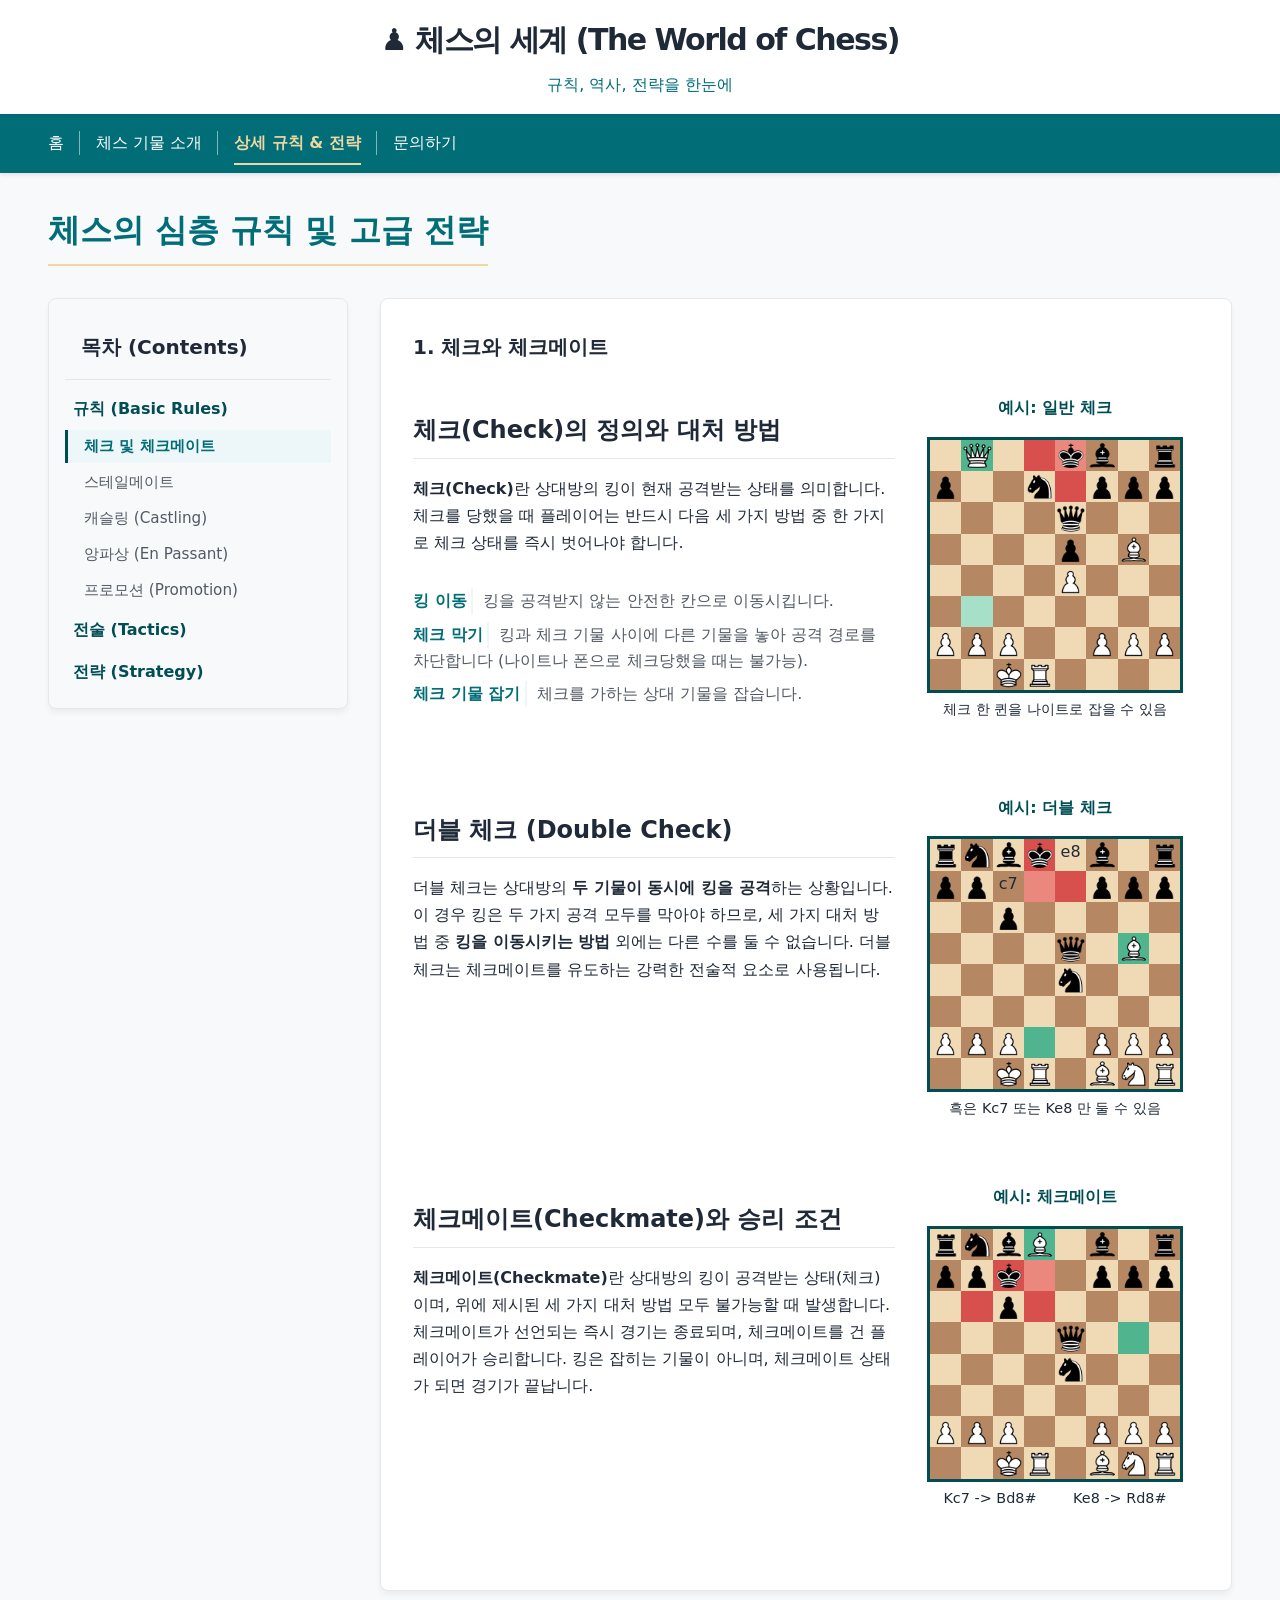
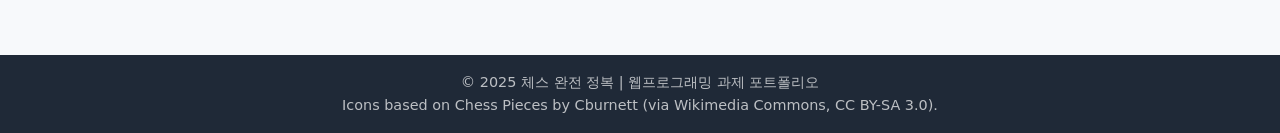
==== commit 765a57b5: "feat(contact): 문의 페이지 폼 유효성 및 접근성 최종 구현 - [JS] 폼 제출 시 알림 메시지 표시 및 초기화 로직을 구현함. - [Refactor] 폼 필드에 HT" ====
--- a/article.html
+++ b/article.html
@@ -327,14 +327,14 @@
                     <div class="square black knight"></div>
                     <div class="square black bishop"></div>
                     <div class="square black king king-in-check"></div>
-                    <div class="square move"></div>
+                    <div class="square">e8</div>
                     <div class="square black bishop"></div>
                     <div class="square"></div>
                     <div class="square black rook"></div>
 
                     <div class="square black pawn"></div>
                     <div class="square black pawn"></div>
-                    <div class="square move"></div>
+                    <div class="square">c7</div>
                     <div class="square king-in-check"></div>
                     <div class="square king-in-check"></div>
                     <div class="square black pawn"></div>
@@ -395,6 +395,7 @@
                     <div class="square white knight"></div>
                     <div class="square white rook"></div>
                   </div>
+                  <pre>흑은 Kc7 또는 Ke8 만 둘 수 있음</pre>
                 </div>
               </div>
 
@@ -497,6 +498,7 @@
                     <div class="square white knight"></div>
                     <div class="square white rook"></div>
                   </div>
+                  <pre>Kc7 -> Bd8#        Ke8 -> Rd8#</pre>
                 </div>
               </div>
             </div>
@@ -1303,6 +1305,10 @@
                     <div class="square moved-square"></div>
                     <div class="square"></div>
                   </div>
+                  <pre>
+나이트가 움직일 경우, <b>체크</b>이기 때문에
+나이트는 움직일 수 없음
+                  </pre>
                 </div>
               </div>
 
@@ -1368,79 +1374,81 @@
                 <div class="chess-diagram-container">
                   <p class="diagram-title">예시: 스큐어</p>
                   <div class="chess-diagram skewer-example">
-                    <!-- 레갈 트렙에 나오는 스큐어 상황 -->
+                    <!-- 스큐어 기보 -->
+                    <div class="square"></div>
                     <div class="square black rook"></div>
+                    <div class="square black rook"></div>
+                    <div class="square"></div>
+                    <div class="square"></div>
+                    <div class="square"></div>
+                    <div class="square black queen king-in-check"></div>
+                    <div class="square"></div>
+
+                    <div class="square"></div>
+                    <div class="square"></div>
+                    <div class="square black bishop"></div>
+                    <div class="square"></div>
+                    <div class="square"></div>
+                    <div class="square black king king-in-check"></div>
+                    <div class="square black pawn"></div>
+                    <div class="square black pawn"></div>
+
+                    <div class="square"></div>
+                    <div class="square black pawn"></div>
+                    <div class="square black pawn"></div>
+                    <div class="square"></div>
+                    <div class="square"></div>
+                    <div class="square black pawn"></div>
+                    <div class="square black knight"></div>
+                    <div class="square"></div>
+
+                    <div class="square black pawn"></div>
+                    <div class="square"></div>
+                    <div class="square"></div>
+                    <div class="square"></div>
+                    <div class="square"></div>
+                    <div class="square"></div>
+                    <div class="square"></div>
+                    <div class="square"></div>
+
+                    <div class="square"></div>
+                    <div class="square"></div>
+                    <div class="square moved-square white bishop"></div>
+                    <div class="square"></div>
+                    <div class="square"></div>
+                    <div class="square"></div>
+                    <div class="square"></div>
+                    <div class="square"></div>
+
+                    <div class="square white pawn"></div>
+                    <div class="square"></div>
+                    <div class="square white knight"></div>
+                    <div class="square"></div>
+                    <div class="square"></div>
+                    <div class="square"></div>
+                    <div class="square"></div>
+                    <div class="square"></div>
+
+                    <div class="square"></div>
+                    <div class="square white pawn"></div>
+                    <div class="square"></div>
                     <div class="square"></div>
                     <div class="square moved-square"></div>
-                    <div class="square black queen"></div>
-                    <div class="square black king"></div>
-                    <div class="square black bishop"></div>
-                    <div class="square black knight"></div>
-                    <div class="square black rook"></div>
-
-                    <div class="square black pawn"></div>
-                    <div class="square black pawn"></div>
-                    <div class="square black pawn"></div>
-                    <div class="square"></div>
-                    <div class="square"></div>
-                    <div class="square black pawn"></div>
-                    <div class="square black pawn"></div>
-                    <div class="square black pawn"></div>
-
-                    <div class="square"></div>
-                    <div class="square"></div>
-                    <div class="square black knight"></div>
-                    <div class="square black pawn"></div>
-                    <div class="square"></div>
-                    <div class="square"></div>
-                    <div class="square"></div>
-                    <div class="square"></div>
-
-                    <div class="square"></div>
-                    <div class="square"></div>
-                    <div class="square"></div>
-                    <div class="square"></div>
-                    <div class="square black pawn"></div>
-                    <div class="square"></div>
-                    <div class="square"></div>
-                    <div class="square"></div>
-
-                    <div class="square"></div>
-                    <div class="square"></div>
-                    <div class="square white bishop"></div>
-                    <div class="square"></div>
-                    <div class="square white pawn"></div>
-                    <div class="square"></div>
-                    <div class="square moved-square black bishop"></div>
-                    <div class="square"></div>
-
-                    <div class="square"></div>
-                    <div class="square"></div>
-                    <div class="square white knight"></div>
-                    <div class="square"></div>
-                    <div class="square"></div>
-                    <div class="square white knight king-in-check"></div>
-                    <div class="square"></div>
-                    <div class="square"></div>
-
-                    <div class="square white pawn"></div>
-                    <div class="square white pawn"></div>
-                    <div class="square white pawn"></div>
-                    <div class="square white pawn"></div>
-                    <div class="square king-in-check"></div>
                     <div class="square white pawn"></div>
                     <div class="square white pawn"></div>
                     <div class="square white pawn"></div>
 
                     <div class="square white rook"></div>
                     <div class="square"></div>
-                    <div class="square white bishop"></div>
-                    <div class="square white queen king-in-check"></div>
+                    <div class="square white queen"></div>
+                    <div class="square"></div>
+                    <div class="square"></div>
+                    <div class="square white rook"></div>
                     <div class="square white king"></div>
                     <div class="square"></div>
-                    <div class="square"></div>
-                    <div class="square white rook"></div>
                   </div>
+                  <pre><b>체크</b>를 해결하기 위해 킹이 움직이면,
+뒤에 있는 퀸이 잡힘</pre>
                 </div>
               </div>
 
@@ -1995,20 +2003,23 @@
                 분석하는 것은 전략적 사고를 기르는 데 필수적입니다.
               </p>
 
-              <h4 class="section-sub-title">오페라 게임 (Paul Morphy, 1858)</h4>
+              <h4 class="section-sub-title">
+                Lasker vs Thomas: The Perfect King Hunt
+              </h4>
               <p class="long-text">
-                '오페라 게임'은 역사상 가장 유명하고 아름다운 경기 중 하나로
-                꼽힙니다. 천재 체스 기사 폴 모피(Paul Morphy)가 룩과 나이트를
-                포함한 여러 기물을 희생하며 불과 17수 만에 체크메이트를 성공시킨
-                경기로 유명합니다. 이 경기는 희생과 전술의 정수를 보여줍니다.
+                'Edward Lasker vs George Alan Thomas' 경기는 역사상 가장 짧고
+                극적인 체크메이트 중 하나로 기록됩니다. 불과 11수 만에 퀸과 룩,
+                비숍을 활용하여 상대 킹을 완벽하게 가두고 승리합니다. 이 경기는
+                <b>강제 체크메이트(Forced Checkmate)</b> 전술의 정수를 보여주며,
+                모든 초보자에게 전술적 계산의 중요성을 깨닫게 해줍니다.
               </p>
 
               <!-- Figure (그림/다이어그램) 요구사항 충족 -->
-              <figure class="chess-figure" id="opera-game-figure">
-                <!-- 오페라 게임의 최종 체크메이트 직전 포지션 (초기화 시 오프닝 포지션으로 표시됨) -->
+              <figure class="chess-figure" id="historical-game-figure">
+                <!-- 역사적인 명국 다이어그램 -->
                 <div
                   class="chess-diagram historical-game-example"
-                  id="diagram-opera-game"
+                  id="diagram-historical-game"
                 >
                   <div class="square black rook" data-coord="a8"></div>
                   <div class="square black knight" data-coord="b8"></div>
@@ -2082,28 +2093,31 @@
                   <div class="square white knight" data-coord="g1"></div>
                   <div class="square white rook" data-coord="h1"></div>
                 </div>
+
+                <!-- 다이어그램 제어 버튼 -->
                 <div class="diagram-controls">
                   <button
                     class="button small-button"
-                    onclick="movePiece('diagram-opera-game', -1)"
+                    onclick="movePiece('diagram-historical-game', -1)"
                   >
                     이전 수
                   </button>
                   <button
                     class="button small-button"
-                    onclick="movePiece('diagram-opera-game', 1)"
+                    onclick="movePiece('diagram-historical-game', 1)"
                   >
                     다음 수
                   </button>
                   <button
                     class="button small-button reset-button"
-                    onclick="resetGame('diagram-opera-game')"
+                    onclick="resetGame('diagram-historical-game')"
                   >
                     리셋
                   </button>
                 </div>
+
                 <figcaption class="figure-caption">
-                  Paul Morphy vs. Duke Karl / Count Isouard (1858)
+                  Edward Lasker vs George Alan Thomas (1912)
                 </figcaption>
               </figure>
             </div>
@@ -2114,15 +2128,21 @@
 
     <footer>
       <div class="container">
-        <p>&copy; 2025 체스 소개 웹사이트. All Rights Reserved.</p>
+        <p>
+          &copy; 2025 체스 완전 정복 | 웹프로그래밍 과제 포트폴리오
+          <br />
+          Icons based on Chess Pieces by Cburnett (via Wikimedia Commons, CC
+          BY-SA 3.0).
+        </p>
       </div>
     </footer>
 
     <script>
-      const OPERA_GAME_MOVES = [
+      const MOVES = [
         // [0] 초기 상태 (HTML에 정의됨)
-        { piece: "white pawn", from: "e2", to: "e4", captured: "", info: "e4" },
-        { piece: "black pawn", from: "e7", to: "e5", captured: "", info: "e5" },
+        { piece: "white pawn", from: "d2", to: "d4", captured: "", info: "d4" },
+        { piece: "black pawn", from: "e7", to: "e6", captured: "", info: "e6" },
+
         {
           piece: "white knight",
           from: "g1",
@@ -2130,49 +2150,14 @@
           captured: "",
           info: "Nf3",
         },
-        { piece: "black pawn", from: "d7", to: "d6", captured: "", info: "d6" },
-        { piece: "white pawn", from: "d2", to: "d4", captured: "", info: "d4" },
-        {
-          piece: "black bishop",
-          from: "c8",
-          to: "g4",
+        { piece: "black pawn", from: "f7", to: "f5", captured: "", info: "f5" },
+
+        {
+          piece: "white knight",
+          from: "b1",
+          to: "c3",
           captured: "",
-          info: "Bg4",
-        },
-        {
-          piece: "white pawn",
-          from: "d4",
-          to: "e5",
-          captured: "black pawn",
-          info: "dxe5",
-        },
-        {
-          piece: "black bishop",
-          from: "g4",
-          to: "f3",
-          captured: "white knight",
-          info: "Bxf3",
-        },
-        {
-          piece: "white queen",
-          from: "d1",
-          to: "f3",
-          captured: "black bishop",
-          info: "Qxf3",
-        },
-        {
-          piece: "black pawn",
-          from: "d6",
-          to: "e5",
-          captured: "white pawn",
-          info: "dxe5",
-        },
-        {
-          piece: "white bishop",
-          from: "f1",
-          to: "c4",
-          captured: "",
-          info: "Bc4",
+          info: "Nc3",
         },
         {
           piece: "black knight",
@@ -2181,12 +2166,98 @@
           captured: "",
           info: "Nf6",
         },
+
+        {
+          piece: "white bishop",
+          from: "c1",
+          to: "g5",
+          captured: "",
+          info: "Bg5",
+        },
+        {
+          piece: "black bishop",
+          from: "f8",
+          to: "e7",
+          captured: "",
+          info: "Be7",
+        },
+
+        {
+          piece: "white bishop",
+          from: "g5",
+          to: "f6",
+          captured: "black knight",
+          info: "Bxf6",
+        },
+        {
+          piece: "black pawn",
+          from: "e7",
+          to: "f6",
+          captured: "white bishop",
+          info: "Bxf6",
+        },
+
+        { piece: "white pawn", from: "e2", to: "e4", captured: "", info: "e4" },
+        {
+          piece: "black pawn",
+          from: "f5",
+          to: "e4",
+          captured: "white pawn",
+          info: "fxe4",
+        },
+
+        {
+          piece: "white knight",
+          from: "c3",
+          to: "e4",
+          captured: "black pawn",
+          info: "Nxe4",
+        },
+        { piece: "black pawn", from: "b7", to: "b6", captured: "", info: "b6" },
+
+        {
+          piece: "white knight",
+          from: "f3",
+          to: "e5",
+          captured: "",
+          info: "Ne5",
+        },
+        {
+          piece: "black king",
+          from: "e8",
+          to: "g8",
+          captured: "",
+          info: "O-O(1/2)",
+        },
+        {
+          piece: "black rook",
+          from: "h8",
+          to: "f8",
+          captured: "",
+          info: "O-O(2/2)",
+        },
+
+        {
+          piece: "white bishop",
+          from: "f1",
+          to: "d3",
+          captured: "",
+          info: "Bd3",
+        },
+        {
+          piece: "black bishop",
+          from: "c8",
+          to: "b7",
+          captured: "",
+          info: "Bb7",
+        },
+
         {
           piece: "white queen",
-          from: "f3",
-          to: "b3",
+          from: "d1",
+          to: "h5",
           captured: "",
-          info: "Qb3",
+          info: "Qh5",
         },
         {
           piece: "black queen",
@@ -2195,133 +2266,112 @@
           captured: "",
           info: "Qe7",
         },
+
+        {
+          piece: "white queen",
+          from: "h5",
+          to: "h7",
+          captured: "black pawn",
+          info: "Qxh7+",
+        },
+        {
+          piece: "black king",
+          from: "g8",
+          to: "h7",
+          captured: "white queen",
+          info: "Kxh7",
+        },
+
         {
           piece: "white knight",
-          from: "b1",
-          to: "c3",
+          from: "e4",
+          to: "f6",
+          captured: "black bishop",
+          info: "Nxf6+",
+        },
+        {
+          piece: "black king",
+          from: "h7",
+          to: "h6",
           captured: "",
-          info: "Nc3",
-        },
-        { piece: "black pawn", from: "c7", to: "c6", captured: "", info: "c6" },
-        {
-          piece: "white bishop",
-          from: "c1",
+          info: "Kh6",
+        },
+
+        {
+          piece: "white knight",
+          from: "e5",
+          to: "g4",
+          captured: "",
+          info: "Ng4+",
+        },
+        {
+          piece: "black king",
+          from: "h6",
           to: "g5",
           captured: "",
-          info: "Bg5",
-        },
-        { piece: "black pawn", from: "b7", to: "b5", captured: "", info: "b5" },
-        {
-          piece: "white knight",
-          from: "c3",
-          to: "b5",
-          captured: "black pawn",
-          info: "Nxb5",
-        },
-        {
-          piece: "black pawn",
-          from: "c6",
-          to: "b5",
-          captured: "white knight",
-          info: "cxb5",
-        },
+          info: "Kg5",
+        },
+
+        { piece: "white pawn", from: "h2", to: "h4", captured: "", info: "h4" },
+        {
+          piece: "black king",
+          from: "g5",
+          to: "f4",
+          captured: "",
+          info: "Kf4",
+        },
+
+        {
+          piece: "white pawn",
+          from: "g2",
+          to: "g3",
+          captured: "",
+          info: "g3+",
+        },
+        {
+          piece: "black king",
+          from: "f4",
+          to: "f3",
+          captured: "",
+          info: "Kf3",
+        },
+
         {
           piece: "white bishop",
-          from: "c4",
-          to: "b5",
-          captured: "black pawn",
-          info: "Bxb5+",
-        },
-        {
-          piece: "black knight",
-          from: "b8",
-          to: "d7",
+          from: "d3",
+          to: "e2",
           captured: "",
-          info: "Nbd7",
-        },
+          info: "Be2+",
+        },
+        {
+          piece: "black king",
+          from: "f3",
+          to: "g2",
+          captured: "",
+          info: "Kg2",
+        },
+
+        {
+          piece: "white rook",
+          from: "h1",
+          to: "h2",
+          captured: "",
+          info: "Rh2+",
+        },
+        {
+          piece: "black king",
+          from: "g2",
+          to: "g1",
+          captured: "",
+          info: "Kg1",
+        },
+
         {
           piece: "white king",
           from: "e1",
-          to: "c1",
+          to: "d2",
           captured: "",
-          info: "O-O-O(1/2)",
-        },
-        {
-          piece: "white rook",
-          from: "a1",
-          to: "d1",
-          captured: "",
-          info: "O-O-O(2/2)",
-        },
-        {
-          piece: "black rook",
-          from: "a8",
-          to: "d8",
-          captured: "",
-          info: "Rd8",
-        },
-        {
-          piece: "white rook",
-          from: "d1",
-          to: "d7",
-          captured: "black knight",
-          info: "Rxd7",
-        },
-        {
-          piece: "black rook",
-          from: "d8",
-          to: "d7",
-          captured: "white rook",
-          info: "Rxd7",
-        },
-        {
-          piece: "white rook",
-          from: "h1",
-          to: "d1",
-          captured: "",
-          info: "Rd1",
-        },
-        {
-          piece: "black queen",
-          from: "e7",
-          to: "e6",
-          captured: "",
-          info: "Qe6",
-        },
-        {
-          piece: "white bishop",
-          from: "b5",
-          to: "d7",
-          captured: "black rook",
-          info: "Bxd7+",
-        },
-        {
-          piece: "black knight",
-          from: "f6",
-          to: "d7",
-          captured: "white bishop",
-          info: "Nxd7",
-        },
-        {
-          piece: "white queen",
-          from: "b3",
-          to: "b8",
-          captured: "",
-          info: "Qb8+",
-        },
-        {
-          piece: "black knight",
-          from: "d7",
-          to: "b8",
-          captured: "white queen",
-          info: "Nxb8",
-        },
-        {
-          piece: "white rook",
-          from: "d1",
-          to: "d8",
-          captured: "",
-          info: "Rd8#",
+          info: "Kd2#",
         },
       ];
 
@@ -2331,7 +2381,7 @@
 
       document.addEventListener("DOMContentLoaded", () => {
         // 0. 역사적 명국 다이어그램 초기 상태 저장 (리셋을 위해 반드시 필요)
-        const operaDiagram = document.getElementById("diagram-opera-game");
+        const operaDiagram = document.getElementById("diagram-historical-game");
         if (operaDiagram) {
           initialHtml = operaDiagram.innerHTML; // 초기 포지션 HTML 저장
         }
@@ -2468,10 +2518,10 @@
         if (direction > 0) {
           // --- 순방향 이동 (다음 수) ---
 
-          if (nextStep > OPERA_GAME_MOVES.length) return;
+          if (nextStep > MOVES.length) return;
 
           clearMovedSquares(diagramElement);
-          const move = OPERA_GAME_MOVES[currentStep];
+          const move = MOVES[currentStep];
 
           // 1. 출발 칸과 도착 칸을 좌표 기반으로 찾기
           const fromSquare = diagramElement.querySelector(
@@ -2486,10 +2536,7 @@
             const pieceClasses = Array.from(fromSquare.classList)
               .filter(
                 (cls) =>
-                  !cls.includes("square") &&
-                  !cls.includes("move") &&
-                  !cls.includes("start") &&
-                  !cls.includes("moved-square")
+                  !cls.includes("square") && !cls.includes("moved-square")
               )
               .join(" ");
 
@@ -2501,6 +2548,18 @@
             console.log(
               `[${diagramId}] Moved ${move.piece} to ${move.to}. Step: ${currentStep}`
             );
+
+            // 캐슬링 확인
+            if (move.info.includes("O-O")) {
+              // 다음 수도 캐슬링이 맞는지 확인 (배열 경계 검사도 함께 수행)
+              if (
+                currentStep < MOVES.length &&
+                MOVES[currentStep].info.includes("O-O") &&
+                MOVES[currentStep].piece.includes("rook")
+              ) {
+                movePiece(diagramId, 1); // 다음 수 (룩 이동)를 자동으로 실행
+              }
+            }
           } else {
             console.error(
               `[${diagramId}] Move failed at step ${
@@ -2516,7 +2575,7 @@
           clearMovedSquares(diagramElement);
           const prevStep = currentStep - 1;
           const pre_prevStep = currentStep - 2;
-          const move = OPERA_GAME_MOVES[prevStep]; // 이전 단계의 움직임 (복원할 이동 정보)
+          const move = MOVES[prevStep]; // 이전 단계의 움직임 (복원할 이동 정보)
 
           // 1. 복원 칸 설정
           const currentToSquare = diagramElement.querySelector(
@@ -2531,10 +2590,7 @@
             const pieceClasses = Array.from(currentToSquare.classList)
               .filter(
                 (cls) =>
-                  !cls.includes("square") &&
-                  !cls.includes("move") &&
-                  !cls.includes("start") &&
-                  !cls.includes("moved-square")
+                  !cls.includes("square") && !cls.includes("moved-square")
               )
               .join(" ");
 
@@ -2557,7 +2613,7 @@
             );
           }
 
-          const prevMove = OPERA_GAME_MOVES[pre_prevStep];
+          const prevMove = MOVES[pre_prevStep];
 
           const highlightToSquare = diagramElement.querySelector(
             `.square[data-coord="${prevMove.to}"]`
@@ -2569,6 +2625,18 @@
           if (highlightFromSquare && highlightToSquare) {
             highlightFromSquare.classList.add("moved-square");
             highlightToSquare.classList.add("moved-square");
+          }
+
+          // 역방향 캐슬링 확인
+          if (MOVES[prevStep].info.includes("O-O") && prevStep > 0) {
+            const potentialKingMove = MOVES[pre_prevStep]; // 그 전 단계의 움직임
+            // 이전 단계가 킹 이동이었다면, 두 수 모두 되돌립니다.
+            if (
+              potentialKingMove.piece.includes("king") &&
+              potentialKingMove.info.includes("O-O")
+            ) {
+              movePiece(diagramId, -1);
+            }
           }
         }
       }
--- a/css/style.css
+++ b/css/style.css
@@ -283,6 +283,31 @@
   margin-top: 0;
 }
 
+/* 히어로 이미지 섹션 */
+.hero-image-placeholder {
+  width: 100%;
+  height: 300px;
+  background-image: url("https://placehold.co/1200x400/004d53/ffffff?text=Chess+Board+Hero+Image"); /* Placeholder 이미지 */
+  background-size: cover;
+  background-position: center;
+  border-radius: var(--border-radius);
+  margin-bottom: var(--spacing-large);
+
+  display: flex;
+  align-items: center;
+  justify-content: center;
+}
+
+.hero-text {
+  font-size: 2.5rem;
+  color: #ffffff;
+  font-weight: 900;
+  text-shadow: 2px 2px 4px rgba(0, 0, 0, 0.7);
+  padding: var(--spacing-medium);
+  background-color: rgba(0, 0, 0, 0.3);
+  border-radius: var(--border-radius);
+}
+
 /* CTA (Call to Action) 영역 스타일 */
 .cta-area {
   margin-top: var(--spacing-large);
@@ -300,6 +325,13 @@
 
 .cta-area p {
   margin-bottom: var(--spacing-large);
+}
+
+/* 버튼 그룹은 Flexbox를 사용하여 중앙 정렬 및 간격 제어 */
+.cta-area .button-group {
+  display: flex;
+  justify-content: center;
+  gap: var(--spacing-medium);
 }
 
 /* ****************************************************** */
@@ -357,6 +389,7 @@
   padding: var(--spacing-medium) var(--spacing-large);
   transition: background-color 0.2s, border-left 0.2s;
   border-bottom: 1px solid var(--color-border);
+  display: flex;
 }
 
 .selection-item:last-child {
@@ -365,6 +398,13 @@
 
 .selection-item:hover {
   background-color: #f0f0f0;
+}
+
+.selection-item:has(.piece-icon):hover {
+  background-color: #f0f3f3;
+  border: 2px solid #d0d4d4;
+  transform: translateY(-2px); /* 살짝 위로 띄우기 */
+  box-shadow: 0 4px 8px rgba(0, 0, 0, 0.1); /* 미세한 그림자 추가 */
 }
 
 .selection-title {
@@ -376,6 +416,27 @@
 .selection-value {
   font-size: 0.85rem;
   color: var(--color-text-light);
+}
+
+/* 이미지 아이콘 스타일링 */
+.piece-icon {
+  /* 1. 이미지 클리핑을 위한 컨테이너 역할 */
+  width: 36px;
+  height: 36px;
+  overflow: hidden;
+  flex-shrink: 0; /* 공간이 부족해도 줄어들지 않도록 고정 */
+
+  margin-top: var(--spacing-small);
+  margin-right: var(--spacing-medium);
+}
+
+.piece-icon img {
+  /* 2. 스프라이트 이미지를 <img> 태그 내에서 클리핑 */
+  width: 384px; /* 원본 스프라이트 너비 (6칸 * 64px) */
+  height: 64px; /* 원본 스프라이트 높이 (2줄 * 64px) */
+
+  /* 3. data-position 값에 따라 이미지 위치 이동 (JS/HTML에서 제어) */
+  object-fit: none;
 }
 
 /* 4.3 동적 활성화 스타일 */
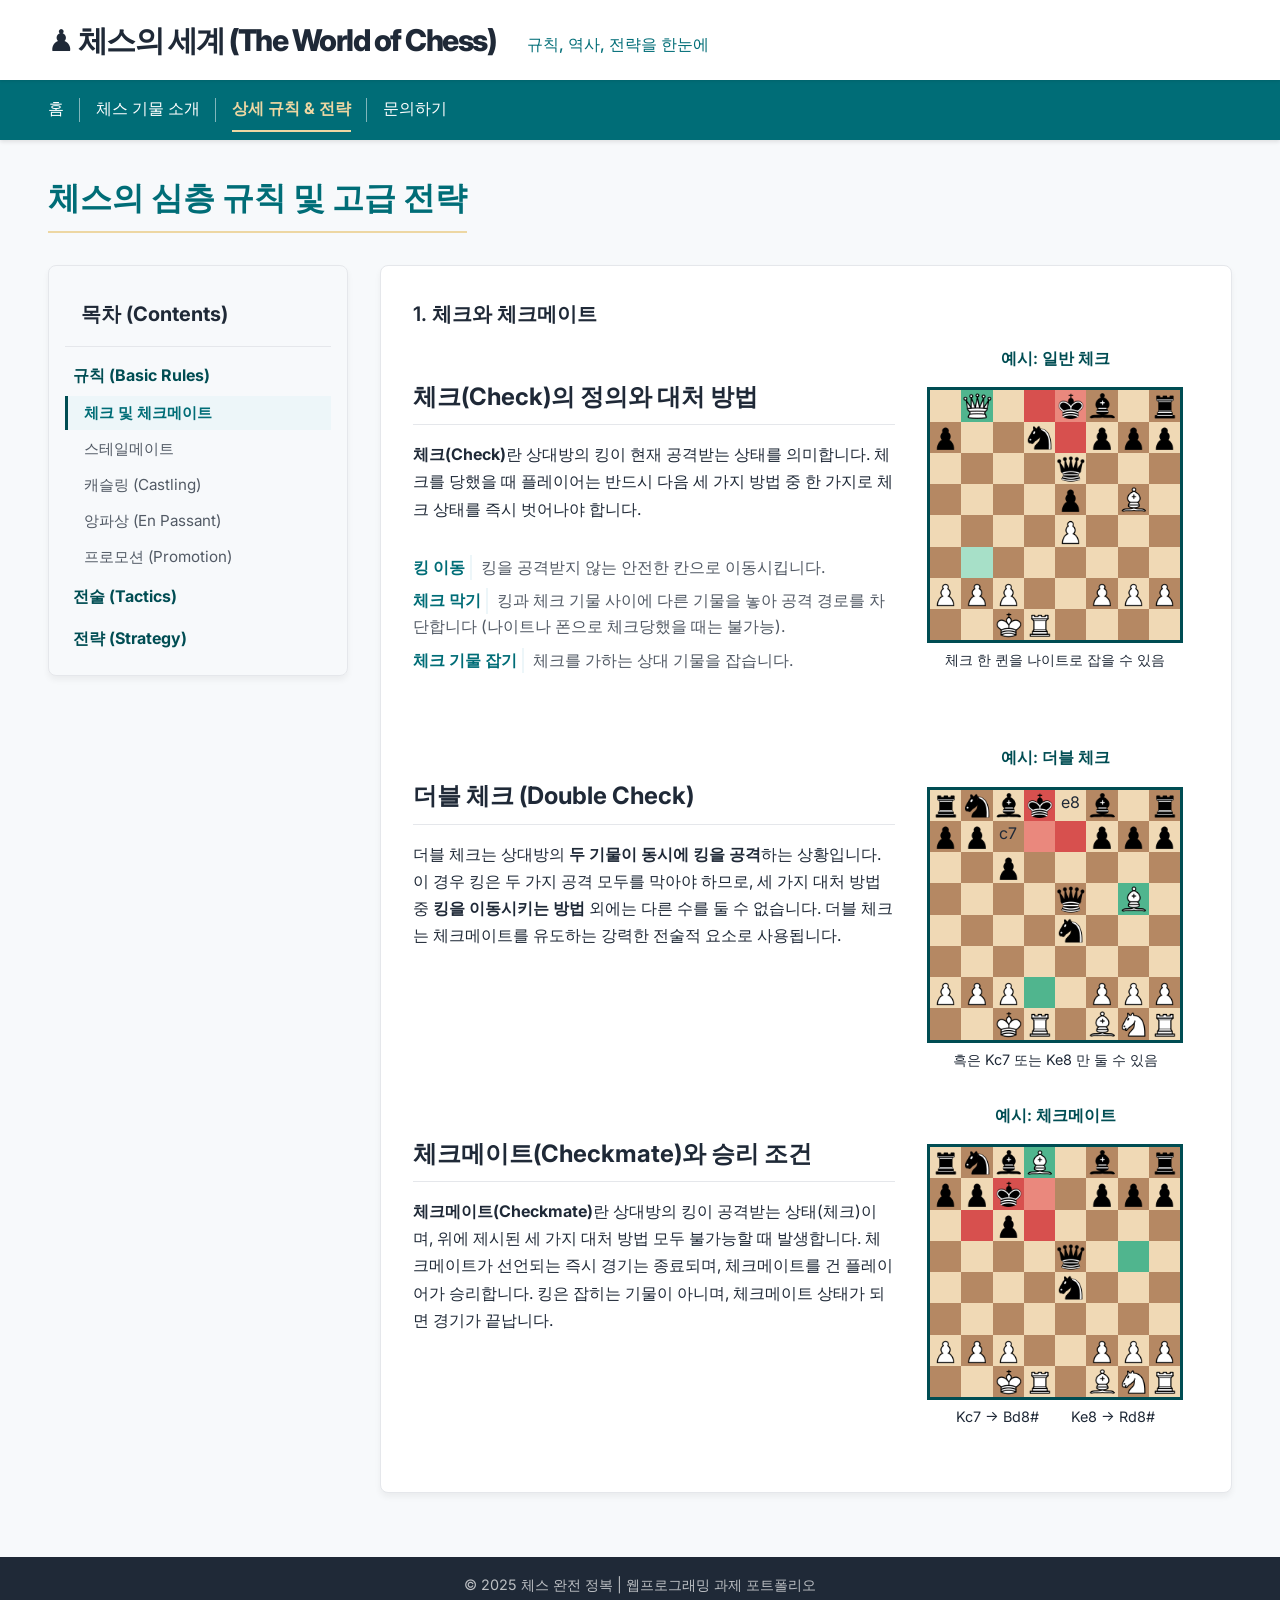
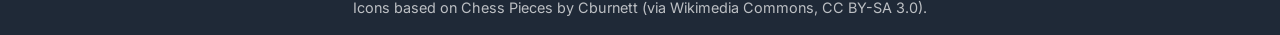
==== commit 7fda0c4b: "temp" ====
--- a/article.html
+++ b/article.html
@@ -40,14 +40,13 @@
       <div class="container">
         <h2 class="section-title">체스의 심층 규칙 및 고급 전략</h2>
         <div class="article-layout">
-          <!-- A. 사이드바 (Aside) -->
-          <aside id="article-sidebar" style="margin-top: var(--spacing-medium)">
+          <!-- A. 사이드바 ( 목차 ) -->
+          <aside id="article-sidebar">
             <h3 class="section-title-sidebar">목차 (Contents)</h3>
-
             <div class="sidebar-content">
               <!-- 규칙 그룹 -->
-              <div class="sidebar-group">
-                <div class="sidebar-group-header">규칙 (Basic Rules)</div>
+              <section class="sidebar-group">
+                <h4 class="sidebar-group-header">규칙 (Basic Rules)</h4>
                 <ul class="sub-selection-list">
                   <li>
                     <a
@@ -90,11 +89,11 @@
                     >
                   </li>
                 </ul>
-              </div>
+              </section>
 
               <!-- 전술 그룹 -->
-              <div class="sidebar-group">
-                <div class="sidebar-group-header">전술 (Tactics)</div>
+              <section class="sidebar-group">
+                <h4 class="sidebar-group-header">전술 (Tactics)</h4>
                 <ul class="sub-selection-list">
                   <li>
                     <a
@@ -137,11 +136,11 @@
                     >
                   </li>
                 </ul>
-              </div>
+              </section>
 
               <!-- 전략 그룹 -->
-              <div class="sidebar-group">
-                <div class="sidebar-group-header">전략 (Strategy)</div>
+              <section class="sidebar-group">
+                <h4 class="sidebar-group-header">전략 (Strategy)</h4>
                 <ul class="sub-selection-list">
                   <li>
                     <a
@@ -168,15 +167,15 @@
                     >
                   </li>
                 </ul>
-              </div>
+              </section>
             </div>
           </aside>
 
           <!-- B. 본문 내용 (Article Body) -->
-          <div class="article-body-area">
+          <section class="article-body-area">
             <!-- 규칙 그룹 -->
             <!-- 1. 체크와 체크메이트 -->
-            <div class="content-card" id="check">
+            <section class="content-card" id="check">
               <h3 class="card-title">1. 체크와 체크메이트</h3>
 
               <!-- 체크 -->
@@ -192,7 +191,7 @@
                     세 가지 방법 중 한 가지로 체크 상태를 즉시 벗어나야 합니다.
                   </p>
 
-                  <div class="piece-detail-container">
+                  <div class="detail-container">
                     <ul>
                       <li>
                         <strong>킹 이동</strong> 킹을 공격받지 않는 안전한
@@ -316,13 +315,12 @@
                 <div
                   class="chess-diagram-container"
                   aria-label="체스 다이어그램: 더블 체크 예시. 
-흑팀 킹이 d8에 위치하며 백팀의 퀸(d4)과 룩(a8)에게 동시에 공격받는 상황을 표시함. 
-공격은 퀸(d4)과 나이트(e6)에게 가려진 룩(a8)에 의해 발견된 공격입니다. 
-흑팀 킹은 d7로 이동하여 체크를 피해야 합니다."
+흑팀 킹이 d8에 위치하며 백팀의 룩(d1)과 비숍(g5)에게 동시에 공격받는 상황을 표시함.  
+흑팀 킹은 c7 또는 e8 으로 이동하여 체크를 피해야 합니다."
                 >
                   <p class="diagram-title">예시: 더블 체크</p>
                   <div class="chess-diagram double-check-example">
-                    <!-- 다이어그램 내용: 퀸과 룩이 동시에 킹을 체크하는 상황 -->
+                    <!-- 다이어그램 내용: 룩과 비숍이 동시에 킹을 체크하는 상황 -->
                     <div class="square black rook"></div>
                     <div class="square black knight"></div>
                     <div class="square black bishop"></div>
@@ -425,7 +423,7 @@
                   <p class="diagram-title">예시: 체크메이트</p>
 
                   <div class="chess-diagram double-check-example">
-                    <!-- 다이어그램 내용: 퀸과 룩이 동시에 킹을 체크하는 상황 -->
+                    <!-- 다이어그램 내용: 체크메이트 -->
                     <div class="square black rook"></div>
                     <div class="square black knight"></div>
                     <div class="square black bishop"></div>
@@ -501,10 +499,10 @@
                   <pre>Kc7 -> Bd8#        Ke8 -> Rd8#</pre>
                 </div>
               </div>
-            </div>
+            </section>
 
             <!-- 2. 스테일메이트 -->
-            <div class="content-card hidden" id="stalemate">
+            <section class="content-card hidden" id="stalemate">
               <h3 class="card-title">2. 스테일메이트 (Stalemate)</h3>
 
               <!-- 스테일메이트 -->
@@ -520,7 +518,7 @@
                     상황은 다음 두 가지 조건이 모두 충족될 때 발생합니다.
                   </p>
 
-                  <div class="piece-detail-container">
+                  <div class="detail-container">
                     <ul>
                       <li>
                         <strong>킹이 체크 상태가 아님</strong> 자신의 킹이
@@ -629,10 +627,10 @@
                 "The most dangerous pieces are the ones you don't see."
                 <footer class="blockquote-footer">— The Chess Master</footer>
               </blockquote>
-            </div>
+            </section>
 
             <!-- 3. 캐슬링 -->
-            <div class="content-card hidden" id="castling">
+            <section class="content-card hidden" id="castling">
               <h3 class="card-title">3. 캐슬링 (Castling)</h3>
 
               <!-- 캐슬링 -->
@@ -657,62 +655,69 @@
                       <p class="diagram-title">킹사이드 캐슬링 후 포지션</p>
                       <div class="chess-diagram king-side-castling-example">
                         <!-- 캐슬링 후 포지션 -->
-                        <div class="square"></div>
-                        <div class="square"></div>
-                        <div class="square"></div>
-                        <div class="square"></div>
-                        <div class="square"></div>
-                        <div class="square"></div>
-                        <div class="square"></div>
-                        <div class="square"></div>
-                        <div class="square"></div>
-                        <div class="square"></div>
-                        <div class="square"></div>
-                        <div class="square"></div>
-                        <div class="square"></div>
-                        <div class="square"></div>
-                        <div class="square"></div>
-                        <div class="square"></div>
-                        <div class="square"></div>
-                        <div class="square"></div>
-                        <div class="square"></div>
-                        <div class="square"></div>
-                        <div class="square"></div>
-                        <div class="square"></div>
-                        <div class="square"></div>
-                        <div class="square"></div>
-                        <div class="square"></div>
-                        <div class="square"></div>
-                        <div class="square"></div>
-                        <div class="square"></div>
-                        <div class="square"></div>
-                        <div class="square"></div>
-                        <div class="square"></div>
-                        <div class="square"></div>
-                        <div class="square"></div>
-                        <div class="square"></div>
-                        <div class="square"></div>
-                        <div class="square"></div>
-                        <div class="square"></div>
-                        <div class="square"></div>
-                        <div class="square"></div>
-                        <div class="square"></div>
-                        <div class="square"></div>
-                        <div class="square"></div>
-                        <div class="square"></div>
-                        <div class="square"></div>
-                        <div class="square"></div>
-                        <div class="square"></div>
-                        <div class="square"></div>
-                        <div class="square"></div>
-                        <div class="square"></div>
-                        <div class="square"></div>
-                        <div class="square"></div>
-                        <div class="square"></div>
-                        <div class="square"></div>
-                        <div class="square"></div>
-                        <div class="square"></div>
-                        <div class="square"></div>
+                        <div class="square black rook"></div>
+                        <div class="square"></div>
+                        <div class="square"></div>
+                        <div class="square"></div>
+                        <div class="square moved-square"></div>
+                        <div class="square black rook"></div>
+                        <div class="square moved-square black king"></div>
+                        <div class="square"></div>
+
+                        <div class="square"></div>
+                        <div class="square"></div>
+                        <div class="square"></div>
+                        <div class="square"></div>
+                        <div class="square"></div>
+                        <div class="square"></div>
+                        <div class="square"></div>
+                        <div class="square"></div>
+
+                        <div class="square"></div>
+                        <div class="square"></div>
+                        <div class="square"></div>
+                        <div class="square"></div>
+                        <div class="square"></div>
+                        <div class="square"></div>
+                        <div class="square"></div>
+                        <div class="square"></div>
+
+                        <div class="square"></div>
+                        <div class="square"></div>
+                        <div class="square"></div>
+                        <div class="square"></div>
+                        <div class="square"></div>
+                        <div class="square"></div>
+                        <div class="square"></div>
+                        <div class="square"></div>
+
+                        <div class="square"></div>
+                        <div class="square"></div>
+                        <div class="square"></div>
+                        <div class="square"></div>
+                        <div class="square"></div>
+                        <div class="square"></div>
+                        <div class="square"></div>
+                        <div class="square"></div>
+
+                        <div class="square"></div>
+                        <div class="square"></div>
+                        <div class="square"></div>
+                        <div class="square"></div>
+                        <div class="square"></div>
+                        <div class="square"></div>
+                        <div class="square"></div>
+                        <div class="square"></div>
+
+                        <div class="square"></div>
+                        <div class="square"></div>
+                        <div class="square"></div>
+                        <div class="square"></div>
+                        <div class="square"></div>
+                        <div class="square"></div>
+                        <div class="square"></div>
+                        <div class="square"></div>
+
                         <div class="square white rook"></div>
                         <div class="square"></div>
                         <div class="square"></div>
@@ -727,67 +732,74 @@
 
                   <!-- 퀸사이드 캐슬링 -->
                   <div>
-                    <div class="piece-detail-container">
+                    <div class="detail-container">
                       <div class="chess-diagram-container article-diagram">
                         <p class="diagram-title">퀸사이드 캐슬링 후 포지션</p>
                         <div class="chess-diagram queen-side-castling-example">
                           <!-- 퀸사이드 캐슬링 후 포지션 -->
                           <div class="square"></div>
                           <div class="square"></div>
-                          <div class="square"></div>
-                          <div class="square"></div>
-                          <div class="square"></div>
-                          <div class="square"></div>
-                          <div class="square"></div>
-                          <div class="square"></div>
-                          <div class="square"></div>
-                          <div class="square"></div>
-                          <div class="square"></div>
-                          <div class="square"></div>
-                          <div class="square"></div>
-                          <div class="square"></div>
-                          <div class="square"></div>
-                          <div class="square"></div>
-                          <div class="square"></div>
-                          <div class="square"></div>
-                          <div class="square"></div>
-                          <div class="square"></div>
-                          <div class="square"></div>
-                          <div class="square"></div>
-                          <div class="square"></div>
-                          <div class="square"></div>
-                          <div class="square"></div>
-                          <div class="square"></div>
-                          <div class="square"></div>
-                          <div class="square"></div>
-                          <div class="square"></div>
-                          <div class="square"></div>
-                          <div class="square"></div>
-                          <div class="square"></div>
-                          <div class="square"></div>
-                          <div class="square"></div>
-                          <div class="square"></div>
-                          <div class="square"></div>
-                          <div class="square"></div>
-                          <div class="square"></div>
-                          <div class="square"></div>
-                          <div class="square"></div>
-                          <div class="square"></div>
-                          <div class="square"></div>
-                          <div class="square"></div>
-                          <div class="square"></div>
-                          <div class="square"></div>
-                          <div class="square"></div>
-                          <div class="square"></div>
-                          <div class="square"></div>
-                          <div class="square"></div>
-                          <div class="square"></div>
-                          <div class="square"></div>
-                          <div class="square"></div>
-                          <div class="square"></div>
-                          <div class="square"></div>
-                          <div class="square"></div>
-                          <div class="square"></div>
+                          <div class="square moved-square black king"></div>
+                          <div class="square black rook"></div>
+                          <div class="square moved-square"></div>
+                          <div class="square"></div>
+                          <div class="square"></div>
+                          <div class="square black rook"></div>
+
+                          <div class="square"></div>
+                          <div class="square"></div>
+                          <div class="square"></div>
+                          <div class="square"></div>
+                          <div class="square"></div>
+                          <div class="square"></div>
+                          <div class="square"></div>
+                          <div class="square"></div>
+
+                          <div class="square"></div>
+                          <div class="square"></div>
+                          <div class="square"></div>
+                          <div class="square"></div>
+                          <div class="square"></div>
+                          <div class="square"></div>
+                          <div class="square"></div>
+                          <div class="square"></div>
+
+                          <div class="square"></div>
+                          <div class="square"></div>
+                          <div class="square"></div>
+                          <div class="square"></div>
+                          <div class="square"></div>
+                          <div class="square"></div>
+                          <div class="square"></div>
+                          <div class="square"></div>
+
+                          <div class="square"></div>
+                          <div class="square"></div>
+                          <div class="square"></div>
+                          <div class="square"></div>
+                          <div class="square"></div>
+                          <div class="square"></div>
+                          <div class="square"></div>
+                          <div class="square"></div>
+
+                          <div class="square"></div>
+                          <div class="square"></div>
+                          <div class="square"></div>
+                          <div class="square"></div>
+                          <div class="square"></div>
+                          <div class="square"></div>
+                          <div class="square"></div>
+                          <div class="square"></div>
+
+                          <div class="square"></div>
+                          <div class="square"></div>
+                          <div class="square"></div>
+                          <div class="square"></div>
+                          <div class="square"></div>
+                          <div class="square"></div>
+                          <div class="square"></div>
+                          <div class="square"></div>
+
                           <div class="square"></div>
                           <div class="square"></div>
                           <div class="square moved-square white king"></div>
@@ -810,7 +822,7 @@
                   캐슬링은 다음의 엄격한 <strong>발동 조건</strong>이 있습니다
                 </p>
 
-                <div class="piece-detail-container">
+                <div class="detail-container">
                   <ul>
                     <li>
                       <strong>이동 기록</strong>킹과 해당 룩이 게임 시작 후
@@ -840,10 +852,10 @@
                   </footer>
                 </blockquote>
               </div>
-            </div>
+            </section>
 
             <!-- 4. 앙파상 -->
-            <div class="content-card hidden" id="en-passant">
+            <section class="content-card hidden" id="en-passant">
               <h3 class="card-title">4. 앙파상 (En Passant)</h3>
 
               <!-- 앙파상 -->
@@ -859,7 +871,7 @@
 
                   <!-- 앙파상 발동 조건 -->
                   <h4 class="section-sub-title">앙파상 발동 조건</h4>
-                  <div class="piece-detail-container">
+                  <div class="detail-container">
                     <ul>
                       <li>
                         <strong>폰의 위치</strong> 공격하는 폰이 반드시
@@ -958,10 +970,10 @@
                   </div>
                 </div>
               </div>
-            </div>
+            </section>
 
             <!-- 5. 프로모션 -->
-            <div class="content-card hidden" id="promotion">
+            <section class="content-card hidden" id="promotion">
               <h3 class="card-title">5. 프로모션 (Promotion)</h3>
 
               <div class="article-detail-group">
@@ -1069,11 +1081,11 @@
                   </div>
                 </div>
               </div>
-            </div>
+            </section>
 
             <!-- 전술 그룹 -->
             <!-- 6. 포크 -->
-            <div class="content-card hidden" id="fork">
+            <section class="content-card hidden" id="fork">
               <h3 class="card-title">6. 전술: 포크 (Fork)</h3>
 
               <!-- 포크 -->
@@ -1087,7 +1099,7 @@
                     막을 수 있기 때문에, 대개 기물 이득을 취할 수 있습니다.
                   </p>
                   <h4 class="section-sub-title">주요 특징 및 종류</h4>
-                  <div class="piece-detail-container">
+                  <div class="detail-container">
                     <ul>
                       <li>
                         <strong>나이트 포크</strong> 나이트는 'L'자 움직임으로
@@ -1193,10 +1205,10 @@
                 도망가거나, 두 기물을 동시에 막을 수 있는 기물을 사용하거나,
                 포크 기물을 잡는 것입니다.
               </p>
-            </div>
+            </section>
 
             <!-- 7. 핀 -->
-            <div class="content-card hidden" id="pin">
+            <section class="content-card hidden" id="pin">
               <h3 class="card-title">7. 전술: 핀 (Pin)</h3>
 
               <!-- 핀 -->
@@ -1213,7 +1225,7 @@
 
                   <!-- 절대 핀 설명 -->
                   <h4 class="section-sub-title">절대 핀 (Absolute Pin)</h4>
-                  <div class="piece-detail-container">
+                  <div class="detail-container">
                     <ul>
                       <li>
                         <strong>정의</strong> 중간 기물이 움직일 경우
@@ -1314,7 +1326,7 @@
 
               <!-- 상대 핀 설명 -->
               <h4 class="section-sub-title">상대 핀 (Relative Pin)</h4>
-              <div class="piece-detail-container">
+              <div class="detail-container">
                 <ul>
                   <li>
                     <strong>정의</strong> 중간 기물이 움직일 경우
@@ -1328,10 +1340,10 @@
                   </li>
                 </ul>
               </div>
-            </div>
+            </section>
 
             <!-- 8. 스큐어 -->
-            <div class="content-card hidden" id="skewer">
+            <section class="content-card hidden" id="skewer">
               <h3 class="card-title">8. 전술: 스큐어 (Skewer)</h3>
 
               <!-- 스큐어 -->
@@ -1354,7 +1366,7 @@
                   <h4 class="section-sub-title">
                     절대 스큐어 (Absolute Skewer)
                   </h4>
-                  <div class="piece-detail-container">
+                  <div class="detail-container">
                     <ul>
                       <li>
                         <strong>정의</strong> 먼저 공격당하는 기물이
@@ -1454,7 +1466,7 @@
 
               <!-- 상대 스큐어 설명 -->
               <h4 class="section-sub-title">상대 스큐어 (Relative Skewer)</h4>
-              <div class="piece-detail-container">
+              <div class="detail-container">
                 <ul>
                   <li>
                     <strong>정의</strong> 먼저 공격당하는 기물이 퀸, 룩 등
@@ -1468,10 +1480,10 @@
                   </li>
                 </ul>
               </div>
-            </div>
+            </section>
 
             <!-- 9. 겜빗 -->
-            <div class="content-card hidden" id="gambit">
+            <section class="content-card hidden" id="gambit">
               <h3 class="card-title">9. 전술: 겜빗 (Gambit)</h3>
 
               <!-- 겜빗 -->
@@ -1487,7 +1499,7 @@
                   </p>
 
                   <h4 class="section-sub-title">겜빗의 목적</h4>
-                  <div class="piece-detail-container">
+                  <div class="detail-container">
                     <ul>
                       <li>
                         <strong>시간 확보</strong> 상대방이 희생된 기물을 잡는
@@ -1509,7 +1521,7 @@
                 <div class="chess-diagram-container">
                   <p class="diagram-title">예시: 에반스 겜빗</p>
                   <div class="chess-diagram gambit-example">
-                    <!-- TODO: 겜빗 예시 다이어그램 -->
+                    <!-- 겜빗 예시 다이어그램 -->
                     <div class="square black rook"></div>
                     <div class="square"></div>
                     <div class="square black bishop"></div>
@@ -1590,10 +1602,10 @@
                 갬빗(Queen's Gambit)'이 있습니다. 퀸즈 갬빗은 백이 폰(c4)을
                 희생하여 중앙 싸움을 시작하는 대표적인 전략입니다.
               </p>
-            </div>
+            </section>
 
             <!-- 10. 희생 -->
-            <div class="content-card hidden" id="sacrifice">
+            <section class="content-card hidden" id="sacrifice">
               <h3 class="card-title">7. 전술: 희생 (Sacrifice)</h3>
 
               <!-- 희생 -->
@@ -1611,7 +1623,7 @@
                   </p>
 
                   <h4 class="section-sub-title">희생의 전략적 목적</h4>
-                  <div class="piece-detail-container">
+                  <div class="detail-container">
                     <ul>
                       <li>
                         <strong>체크메이트 유도</strong> 킹의 방어선을 무너뜨려
@@ -1712,11 +1724,11 @@
                   <pre>퀸 희생 이후, 6수 강제 체크메이트</pre>
                 </div>
               </div>
-            </div>
+            </section>
 
             <!-- 전략 그룹 -->
             <!-- 11. 기물의 상대적 가치-->
-            <div class="content-card hidden" id="piece-value">
+            <section class="content-card hidden" id="piece-value">
               <h3 class="card-title">11. 전략: 기물의 상대적 가치</h3>
 
               <!-- 기물 가치 표 -->
@@ -1764,10 +1776,10 @@
                   </tr>
                 </tbody>
               </table>
-            </div>
+            </section>
 
             <!-- 12. 언더프로모션 -->
-            <div class="content-card hidden" id="underpromotion">
+            <section class="content-card hidden" id="underpromotion">
               <h3 class="card-title">
                 12. 전략: 언더프로모션 (Underpromotion)
               </h3>
@@ -1788,7 +1800,7 @@
                   <h4 class="section-sub-title">
                     1. 전술적 이득 (나이트 포크)
                   </h4>
-                  <div class="piece-detail-container">
+                  <div class="detail-container">
                     <ul>
                       <li>
                         <strong>목적</strong> 폰을 나이트로 승진시켜
@@ -1808,7 +1820,7 @@
                 <div class="chess-diagram-container article-diagram">
                   <p class="diagram-title">예시: 언더프로모션 나이트 포크</p>
                   <div class="chess-diagram underpromotion-example">
-                    <!-- 나이트 포크를 위한 언더프로모션 포지션 (Simplified) -->
+                    <!-- 나이트 포크를 위한 언더프로모션 포지션 -->
                     <div class="square"></div>
                     <div class="square"></div>
                     <div class="square"></div>
@@ -1888,7 +1900,7 @@
               <div class="article-detail-group">
                 <div>
                   <h4 class="section-sub-title">2. 무승부 방지</h4>
-                  <div class="piece-detail-container">
+                  <div class="detail-container">
                     <ul>
                       <li>
                         <strong>목적</strong> 퀸으로 승진 시 상대방의 킹에게
@@ -1993,10 +2005,10 @@
                 사용되는 고급 전략입니다. 특히 나이트로의 승진은 포크를 통해
                 전술적 이득을 취하는 가장 대표적인 언더프로모션 사례입니다.
               </p>
-            </div>
+            </section>
 
             <!-- 13. 역사적인 명국 -->
-            <div class="content-card hidden" id="historical-game">
+            <section class="content-card hidden" id="historical-game">
               <h3 class="card-title">13. 역사적 명국 (Historical Game)</h3>
               <p class="long-text">
                 체스의 역사는 수많은 명국으로 채워져 있습니다. 이 경기들을
@@ -2120,8 +2132,8 @@
                   Edward Lasker vs George Alan Thomas (1912)
                 </figcaption>
               </figure>
-            </div>
-          </div>
+            </section>
+          </section>
         </div>
       </div>
     </main>
@@ -2138,261 +2150,215 @@
     </footer>
 
     <script>
-      const MOVES = [
-        // [0] 초기 상태 (HTML에 정의됨)
-        { piece: "white pawn", from: "d2", to: "d4", captured: "", info: "d4" },
-        { piece: "black pawn", from: "e7", to: "e6", captured: "", info: "e6" },
-
-        {
-          piece: "white knight",
-          from: "g1",
-          to: "f3",
-          captured: "",
-          info: "Nf3",
-        },
-        { piece: "black pawn", from: "f7", to: "f5", captured: "", info: "f5" },
-
-        {
-          piece: "white knight",
-          from: "b1",
-          to: "c3",
-          captured: "",
-          info: "Nc3",
-        },
-        {
-          piece: "black knight",
-          from: "g8",
-          to: "f6",
-          captured: "",
-          info: "Nf6",
-        },
-
-        {
-          piece: "white bishop",
-          from: "c1",
-          to: "g5",
-          captured: "",
-          info: "Bg5",
-        },
-        {
-          piece: "black bishop",
-          from: "f8",
-          to: "e7",
-          captured: "",
-          info: "Be7",
-        },
-
-        {
-          piece: "white bishop",
-          from: "g5",
-          to: "f6",
-          captured: "black knight",
-          info: "Bxf6",
-        },
-        {
-          piece: "black pawn",
-          from: "e7",
-          to: "f6",
-          captured: "white bishop",
-          info: "Bxf6",
-        },
-
-        { piece: "white pawn", from: "e2", to: "e4", captured: "", info: "e4" },
-        {
-          piece: "black pawn",
-          from: "f5",
-          to: "e4",
-          captured: "white pawn",
-          info: "fxe4",
-        },
-
-        {
-          piece: "white knight",
-          from: "c3",
-          to: "e4",
-          captured: "black pawn",
-          info: "Nxe4",
-        },
-        { piece: "black pawn", from: "b7", to: "b6", captured: "", info: "b6" },
-
-        {
-          piece: "white knight",
-          from: "f3",
-          to: "e5",
-          captured: "",
-          info: "Ne5",
-        },
-        {
-          piece: "black king",
-          from: "e8",
-          to: "g8",
-          captured: "",
-          info: "O-O(1/2)",
-        },
-        {
-          piece: "black rook",
-          from: "h8",
-          to: "f8",
-          captured: "",
-          info: "O-O(2/2)",
-        },
-
-        {
-          piece: "white bishop",
-          from: "f1",
-          to: "d3",
-          captured: "",
-          info: "Bd3",
-        },
-        {
-          piece: "black bishop",
-          from: "c8",
-          to: "b7",
-          captured: "",
-          info: "Bb7",
-        },
-
-        {
-          piece: "white queen",
-          from: "d1",
-          to: "h5",
-          captured: "",
-          info: "Qh5",
-        },
-        {
-          piece: "black queen",
-          from: "d8",
-          to: "e7",
-          captured: "",
-          info: "Qe7",
-        },
-
-        {
-          piece: "white queen",
-          from: "h5",
-          to: "h7",
-          captured: "black pawn",
-          info: "Qxh7+",
-        },
-        {
-          piece: "black king",
-          from: "g8",
-          to: "h7",
-          captured: "white queen",
-          info: "Kxh7",
-        },
-
-        {
-          piece: "white knight",
-          from: "e4",
-          to: "f6",
-          captured: "black bishop",
-          info: "Nxf6+",
-        },
-        {
-          piece: "black king",
-          from: "h7",
-          to: "h6",
-          captured: "",
-          info: "Kh6",
-        },
-
-        {
-          piece: "white knight",
-          from: "e5",
-          to: "g4",
-          captured: "",
-          info: "Ng4+",
-        },
-        {
-          piece: "black king",
-          from: "h6",
-          to: "g5",
-          captured: "",
-          info: "Kg5",
-        },
-
-        { piece: "white pawn", from: "h2", to: "h4", captured: "", info: "h4" },
-        {
-          piece: "black king",
-          from: "g5",
-          to: "f4",
-          captured: "",
-          info: "Kf4",
-        },
-
-        {
-          piece: "white pawn",
-          from: "g2",
-          to: "g3",
-          captured: "",
-          info: "g3+",
-        },
-        {
-          piece: "black king",
-          from: "f4",
-          to: "f3",
-          captured: "",
-          info: "Kf3",
-        },
-
-        {
-          piece: "white bishop",
-          from: "d3",
-          to: "e2",
-          captured: "",
-          info: "Be2+",
-        },
-        {
-          piece: "black king",
-          from: "f3",
-          to: "g2",
-          captured: "",
-          info: "Kg2",
-        },
-
-        {
-          piece: "white rook",
-          from: "h1",
-          to: "h2",
-          captured: "",
-          info: "Rh2+",
-        },
-        {
-          piece: "black king",
-          from: "g2",
-          to: "g1",
-          captured: "",
-          info: "Kg1",
-        },
-
-        {
-          piece: "white king",
-          from: "e1",
-          to: "d2",
-          captured: "",
-          info: "Kd2#",
-        },
-      ];
-
+      /**
+       * article.html 페이지의 동적 사이드바 및 콘텐츠 전환 로직
+       * - 사이드바 메뉴 아코디언 및 콘텐츠 전환을 담당
+       * - 역사적 명국 다이어그램의 기물 애니메이션 (순방향/역방향/리셋)을 제어
+       */
+
+      // ====================================================================
+      // 1. 다이어그램 애니메이션 데이터 ( JSON 파일에서 동적으로 로드 )
+      // ====================================================================
+
+      let MOVES = [];
       let currentStep = 0;
-      let initialHtml = ""; // 초기 HTML 내용을 저장할 전역 변수
-      // 1. 초기화 함수를 수정하여 클릭된 항목의 부모 메뉴를 펼치고, 다른 메뉴를 모두 닫는 로직 추가
+      let initialHtml = ""; // 리셋을 위해 초기 HTML을 저장할 전역 변수
+
+      // ====================================================================
+      // 2. Piece Movement Functions (기물 이동 함수)
+      // ====================================================================
+
+      /**
+       * 다이어그램에서 모든 .moved-square 클래스를 제거합니다.
+       */
+      function clearMovedSquares(diagramElement) {
+        diagramElement.querySelectorAll(".moved-square").forEach((sq) => {
+          sq.classList.remove("moved-square");
+        });
+      }
+
+      /**
+       * 기물을 이동시키거나 다음 단계를 실행합니다.
+       */
+      function movePiece(diagramId, direction) {
+        const diagramElement = document.getElementById(diagramId);
+        if (!diagramElement) return;
+
+        let nextStep = currentStep + direction;
+
+        if (direction > 0) {
+          // --- 순방향 이동 (다음 수) ---
+          if (nextStep > MOVES.length) return;
+
+          clearMovedSquares(diagramElement);
+          const move = MOVES[currentStep];
+
+          // 1. 출발 칸과 도착 칸을 좌표 기반으로 찾기
+          const fromSquare = diagramElement.querySelector(
+            `.square[data-coord="${move.from}"]`
+          );
+          const toSquare = diagramElement.querySelector(
+            `.square[data-coord="${move.to}"]`
+          );
+
+          if (fromSquare && toSquare) {
+            // 2. 기물 클래스 추출 (출발 기물)
+            const pieceClasses = Array.from(fromSquare.classList)
+              .filter(
+                (cls) =>
+                  !cls.includes("square") && !cls.includes("moved-square")
+              )
+              .join(" ");
+
+            // 3. 기물 이동 실행
+            toSquare.className = `square ${pieceClasses} moved-square`; // 도착 칸에 기물 클래스 복사 및 하이라이트
+            fromSquare.className = "square moved-square"; // 출발 칸을 빈 칸 및 하이라이트
+            currentStep = nextStep;
+
+            // 캐슬링 연속 실행 로직 ( 킹 이동 후 룩 이동 자동화 )
+            if (move.info.includes("O-O")) {
+              // 다음 수도 캐슬링이 맞는지 확인 (배열 경계 검사도 함께 수행)
+              if (
+                currentStep < MOVES.length &&
+                MOVES[currentStep].info.includes("O-O") &&
+                MOVES[currentStep].piece.includes("rook")
+              ) {
+                movePiece(diagramId, 1); // 룩 이동 자동 실행
+              }
+            }
+          } else {
+            console.error(
+              `[${diagramId}] Move failed at step ${
+                currentStep + 1
+              }: Cannot find piece or squares.`
+            );
+          }
+        } else if (direction < 0) {
+          // --- 역방향 이동 ( 이전 수 복원 ) ---
+
+          if (currentStep === 0) return;
+
+          clearMovedSquares(diagramElement);
+          const prevStep = currentStep - 1;
+          const pre_prevStep = currentStep - 2;
+          const move = MOVES[prevStep]; // 이전 단계의 움직임 (복원할 이동 정보)
+
+          // 1. 복원 칸 설정
+          const currentToSquare = diagramElement.querySelector(
+            `.square[data-coord="${move.to}"]`
+          ); // 기물이 현재 있는 칸
+          const targetFromSquare = diagramElement.querySelector(
+            `.square[data-coord="${move.from}"]`
+          ); // 기물이 돌아갈 칸
+
+          if (currentToSquare && targetFromSquare) {
+            // 2. 기물 클래스 추출 (이동 기물)
+            const pieceClasses = Array.from(currentToSquare.classList)
+              .filter(
+                (cls) =>
+                  !cls.includes("square") && !cls.includes("moved-square")
+              )
+              .join(" ");
+
+            // 3. 기물 복귀 및 복원 실행
+            targetFromSquare.className = `square ${pieceClasses}`; // 기물 복귀 위치에 기물 놓기
+            if (move.captured && move.captured !== "") {
+              currentToSquare.className = `square ${move.captured}`; // 잡힌 기물 복원
+            } else {
+              currentToSquare.className = "square"; // 빈 칸으로 설정
+            }
+
+            currentStep = prevStep; // 상태 업데이트
+
+            console.log(`[${diagramId}] Reversed move. Step: ${currentStep}.`);
+          } else {
+            console.error(
+              `[${diagramId}] Reverse move failed at step ${currentStep}.`
+            );
+          }
+
+          // 4. 이전 수 강조 표시 (이동한 칸 하이라이트)
+          const prevMove = MOVES[pre_prevStep];
+
+          const highlightToSquare = diagramElement.querySelector(
+            `.square[data-coord="${prevMove.to}"]`
+          );
+          const highlightFromSquare = diagramElement.querySelector(
+            `.square[data-coord="${prevMove.from}"]`
+          );
+
+          if (highlightFromSquare && highlightToSquare) {
+            highlightFromSquare.classList.add("moved-square");
+            highlightToSquare.classList.add("moved-square");
+          }
+
+          // 역방향 캐슬링 확인
+          if (MOVES[prevStep].info.includes("O-O") && prevStep > 0) {
+            const potentialKingMove = MOVES[pre_prevStep]; // 그 전 단계의 움직임
+            if (
+              potentialKingMove.piece.includes("king") &&
+              potentialKingMove.info.includes("O-O")
+            ) {
+              movePiece(diagramId, -1); // 킹 이동도 함께 복원
+            }
+          }
+        }
+      }
+
+      /**
+       * 게임을 초기 포지션으로 리셋합니다.
+       */
+      function resetGame(diagramId) {
+        const diagramElement = document.getElementById(diagramId);
+        if (diagramElement && initialHtml) {
+          // innerHTML에 저장된 초기 HTML을 삽입하여 리셋
+          diagramElement.innerHTML = initialHtml;
+          currentStep = 0;
+          console.log(`[${diagramId}] Game reset to initial position.`);
+        } else {
+          alert(
+            "리셋 실패: 초기 포지션 데이터가 없습니다. 페이지를 새로고침하세요."
+          );
+        }
+      }
+
+      // ====================================================================
+      // 3. DOMContentLoaded: 페이지 초기화 및 이벤트 리스너 설정
+      // ====================================================================
 
       document.addEventListener("DOMContentLoaded", () => {
-        // 0. 역사적 명국 다이어그램 초기 상태 저장 (리셋을 위해 반드시 필요)
+        // 0. 기보 데이터(JSON) 비동기적으로 불러오기
+        fetch("./assets/json/GAME.json")
+          .then((response) => {
+            if (!response.ok) {
+              throw new Error("Network response was not ok");
+            }
+            return response.json();
+          })
+          .then((data) => {
+            MOVES = data; // 전역 변수에 데이터 할당
+            console.log("Historical game data loaded successfully.");
+          })
+          .catch((error) => {
+            console.error("Error fetching game data:", error);
+            alert(
+              "기보 데이터를 불러오는 데 실패했습니다. 파일을 확인해 주세요."
+            );
+          });
+
+        // 1. 역사적 명국 다이어그램 초기 상태 저장 (리셋을 위해 반드시 필요)
         const operaDiagram = document.getElementById("diagram-historical-game");
         if (operaDiagram) {
           initialHtml = operaDiagram.innerHTML; // 초기 포지션 HTML 저장
         }
 
-        // 1. 초기 상태 설정: 첫 번째 콘텐츠와 링크를 활성화합니다.
+        // 2. 초기 상태 설정: 첫 번째 콘텐츠와 링크를 활성화합니다.
         const firstContentId = "check";
         const firstLink = document.querySelector(
           `.sub-selection-list a[href="#${firstContentId}"]`
         );
 
-        // 2. 초기화 함수 실행: 첫 번째 항목을 클릭한 것처럼 처리하여 활성화
+        // 3. 초기화 함수 실행: 첫 번째 항목을 클릭한 것처럼 처리하여 활성화
         if (firstLink) {
           // showArticle 호출 시, 부모 메뉴를 펼치는 로직을 포함하여 초기화합니다.
           showArticle(firstContentId, firstLink);
@@ -2418,7 +2384,7 @@
           }
         }
 
-        // 3. 사이드바 그룹 헤더 이벤트 리스너 설정 (메뉴 아코디언)
+        // 4. 사이드바 그룹 헤더 이벤트 리스너 설정 (메뉴 아코디언)
         const groupHeaders = document.querySelectorAll(".sidebar-group-header");
         groupHeaders.forEach((header) => {
           header.addEventListener("click", () => {
@@ -2492,171 +2458,6 @@
           }
         }
       }
-
-      // ====================================================================
-      // Piece Movement Functions
-      // ====================================================================
-
-      /**
-       * 다이어그램에서 모든 .moved-square 클래스를 제거합니다.
-       */
-      function clearMovedSquares(diagramElement) {
-        diagramElement.querySelectorAll(".moved-square").forEach((sq) => {
-          sq.classList.remove("moved-square");
-        });
-      }
-
-      /**
-       * 기물을 이동시킵니다.
-       */
-      function movePiece(diagramId, direction) {
-        const diagramElement = document.getElementById(diagramId);
-        if (!diagramElement) return;
-
-        let nextStep = currentStep + direction;
-
-        if (direction > 0) {
-          // --- 순방향 이동 (다음 수) ---
-
-          if (nextStep > MOVES.length) return;
-
-          clearMovedSquares(diagramElement);
-          const move = MOVES[currentStep];
-
-          // 1. 출발 칸과 도착 칸을 좌표 기반으로 찾기
-          const fromSquare = diagramElement.querySelector(
-            `.square[data-coord="${move.from}"]`
-          );
-          const toSquare = diagramElement.querySelector(
-            `.square[data-coord="${move.to}"]`
-          );
-
-          if (fromSquare && toSquare) {
-            // 2. 기물 클래스 추출 (출발 기물)
-            const pieceClasses = Array.from(fromSquare.classList)
-              .filter(
-                (cls) =>
-                  !cls.includes("square") && !cls.includes("moved-square")
-              )
-              .join(" ");
-
-            // 3. 기물 이동 실행
-            toSquare.className = `square ${pieceClasses} moved-square`; // 도착 칸에 기물 클래스 복사 및 하이라이트
-            fromSquare.className = "square moved-square"; // 출발 칸을 빈 칸 및 하이라이트
-
-            currentStep = nextStep;
-            console.log(
-              `[${diagramId}] Moved ${move.piece} to ${move.to}. Step: ${currentStep}`
-            );
-
-            // 캐슬링 확인
-            if (move.info.includes("O-O")) {
-              // 다음 수도 캐슬링이 맞는지 확인 (배열 경계 검사도 함께 수행)
-              if (
-                currentStep < MOVES.length &&
-                MOVES[currentStep].info.includes("O-O") &&
-                MOVES[currentStep].piece.includes("rook")
-              ) {
-                movePiece(diagramId, 1); // 다음 수 (룩 이동)를 자동으로 실행
-              }
-            }
-          } else {
-            console.error(
-              `[${diagramId}] Move failed at step ${
-                currentStep + 1
-              }: Cannot find piece or squares.`
-            );
-          }
-        } else if (direction < 0) {
-          // --- 역방향 이동 (이전 수) ---
-
-          if (currentStep === 0) return;
-
-          clearMovedSquares(diagramElement);
-          const prevStep = currentStep - 1;
-          const pre_prevStep = currentStep - 2;
-          const move = MOVES[prevStep]; // 이전 단계의 움직임 (복원할 이동 정보)
-
-          // 1. 복원 칸 설정
-          const currentToSquare = diagramElement.querySelector(
-            `.square[data-coord="${move.to}"]`
-          ); // 기물이 현재 있는 칸
-          const targetFromSquare = diagramElement.querySelector(
-            `.square[data-coord="${move.from}"]`
-          ); // 기물이 돌아갈 칸
-
-          if (currentToSquare && targetFromSquare) {
-            // 2. 기물 클래스 추출 (이동 기물)
-            const pieceClasses = Array.from(currentToSquare.classList)
-              .filter(
-                (cls) =>
-                  !cls.includes("square") && !cls.includes("moved-square")
-              )
-              .join(" ");
-
-            // 3. 기물 복귀 실행
-            targetFromSquare.className = `square ${pieceClasses}`; // 기물 복귀 위치에 기물 놓기
-
-            // 4. 잡힌 기물 복원 (핵심)
-            if (move.captured && move.captured !== "") {
-              currentToSquare.className = `square ${move.captured}`; // 잡힌 기물 복원
-            } else {
-              currentToSquare.className = "square"; // 빈 칸으로 설정
-            }
-
-            currentStep = prevStep;
-
-            console.log(`[${diagramId}] Reversed move. Step: ${currentStep}.`);
-          } else {
-            console.error(
-              `[${diagramId}] Reverse move failed at step ${currentStep}.`
-            );
-          }
-
-          const prevMove = MOVES[pre_prevStep];
-
-          const highlightToSquare = diagramElement.querySelector(
-            `.square[data-coord="${prevMove.to}"]`
-          );
-          const highlightFromSquare = diagramElement.querySelector(
-            `.square[data-coord="${prevMove.from}"]`
-          );
-
-          if (highlightFromSquare && highlightToSquare) {
-            highlightFromSquare.classList.add("moved-square");
-            highlightToSquare.classList.add("moved-square");
-          }
-
-          // 역방향 캐슬링 확인
-          if (MOVES[prevStep].info.includes("O-O") && prevStep > 0) {
-            const potentialKingMove = MOVES[pre_prevStep]; // 그 전 단계의 움직임
-            // 이전 단계가 킹 이동이었다면, 두 수 모두 되돌립니다.
-            if (
-              potentialKingMove.piece.includes("king") &&
-              potentialKingMove.info.includes("O-O")
-            ) {
-              movePiece(diagramId, -1);
-            }
-          }
-        }
-      }
-
-      /**
-       * 게임을 초기 포지션으로 리셋합니다.
-       */
-      function resetGame(diagramId) {
-        const diagramElement = document.getElementById(diagramId);
-        if (diagramElement && initialHtml) {
-          // [수정] innerHTML에 저장된 초기 HTML을 삽입하여 리셋
-          diagramElement.innerHTML = initialHtml;
-          currentStep = 0;
-          console.log(`[${diagramId}] Game reset to initial position.`);
-        } else {
-          alert(
-            "리셋 실패: 초기 포지션 데이터가 없습니다. 페이지를 새로고침하세요."
-          );
-        }
-      }
     </script>
   </body>
 </html>
--- a/css/style.css
+++ b/css/style.css
@@ -4,38 +4,35 @@
 */
 
 /* ****************************************************** */
-/* 1. 글로벌 설정 & 공통 레이아웃 (GLOBAL & COMMON LAYOUT) */
-/* ****************************************************** */
+/* 1. 글로벌 & 공통 컴포넌트 (GLOBAL & SEMANTIC LAYOUT) */
+/* ****************************************************** */
+
+/* Inter 폰트 설정 */
+@import url("https://fonts.googleapis.com/css2?family=Inter:ital,opsz,wght@0,14..32,100..900;1,14..32,100..900&display=swap");
 
 /* 1.1 CSS 변수 (Custom Properties) 및 폰트 설정 */
 :root {
   /* 체스 테마 색상 */
-  --color-primary: #006d77; /* 남색/청록색 계열 (메인 강조색) */
-  --color-primary-dark: #004d53; /* 남색/청록색 계열 (메인 강조색 - 다크) */
-  --color-secondary: #edd7a3; /* 베이지색 계열 (배경/카드 강조색) */
-  --color-background: #f7f9fb; /* 배경색 */
-  --color-background-secondary: #ffffff; /* 보조 배경색 (주로 카드 내부/aside) */
-  --color-text-dark: #1f2937; /* 진한 텍스트 */
-  --color-text-body: #525a65; /* 본문 텍스트 */
-  --color-text-light: #888; /* 밝은 텍스트 */
-  --color-accent-soft: #edf6f9; /* 옅은 배경 (활성화/호버 배경) */
-  --color-border: #e5e7eb; /* 경계선 */
+  --color-primary: #006d77;
+  --color-primary-dark: #004d53;
+  --color-secondary: #edd7a3;
+  --color-background: #f7f9fb;
+  --color-background-secondary: #ffffff;
+  --color-text-dark: #1f2937;
+  --color-text-body: #525a65;
+  --color-text-light: #888;
+  --color-accent-soft: #edf6f9;
+  --color-border: #e5e7eb;
 
   /* 체스판 다이어그램 색상 변수 */
-  --board-color-light: #f0d9b5; /* 밝은 칸 (베이지) */
-  --board-color-dark: #b58863; /* 어두운 칸 (갈색) */
-
-  --moved-color-light: #a7e0c8; /* 직전에 움직인 기물 위치 */
-  --moved-color-dark: #50b58e; /* 직전에 움직인 기물 위치 */
+  --board-color-light: #f0d9b5;
+  --board-color-dark: #b58863;
+  --moved-color-light: #a7e0c8;
+  --moved-color-dark: #50b58e;
 
   /* 체크 경고 색상 변수 */
-  --check-light-color: rgba(230, 57, 70, 0.5); /* 밝은 칸 (투명도 있는 빨강) */
-  --check-dark-color: rgba(
-    230,
-    57,
-    70,
-    0.7
-  ); /* 어두운 칸 (투명도를 높인 빨강) */
+  --check-light-color: rgba(230, 57, 70, 0.5);
+  --check-dark-color: rgba(230, 57, 70, 0.7);
 
   /* 체스 기물 svg */
   --chess-svg: url("../assets/img/256px-Chess_Pieces_Sprite.svg.png");
@@ -46,11 +43,8 @@
   --spacing-medium: 1rem;
   --spacing-large: 2rem;
   --border-radius: 0.5rem;
-  --header-height: 80px; /* 대략적인 헤더+네비게이션 높이 */
-}
-
-/* Inter 폰트 설정 */
-@import url("https://fonts.googleapis.com/css2?family=Inter:wght@100..900&display=swap");
+  --header-height: 80px;
+}
 
 /* 1.2 HTML 요소 기본 스타일 및 리셋 */
 * {
@@ -86,13 +80,12 @@
   font-size: 0.9rem;
 }
 
-/* --- [추가됨: 동적 콘텐츠 제어를 위한 필수 클래스] --- */
+/* --- 동적 콘텐츠 제어를 위한 필수 클래스 --- */
 .hidden {
   display: none !important;
 }
-/* ------------------------------------------------ */
-
-/* 1.3 공통 컨테이너 및 섹션 스타일 */
+
+/* 1.3 공통 레이아웃 (Container, Main, Card) */
 .container {
   max-width: 1280px;
   width: 95%;
@@ -118,19 +111,22 @@
 }
 
 /* 1.4 공통 타이포그래피 스타일 */
-.section-title,
-.section-sub-title {
-  margin-bottom: var(--spacing-medium);
-  color: var(--color-primary);
-  font-weight: 700;
-  text-align: center;
-}
-
 .section-title {
   font-size: 2rem;
   padding-bottom: var(--spacing-small);
   border-bottom: 2px solid var(--color-secondary);
   display: inline-block;
+  margin-bottom: var(--spacing-medium);
+  color: var(--color-primary);
+  font-weight: 700;
+  text-align: center;
+}
+
+.section-description {
+  text-align: center;
+  color: var(--color-text-body);
+  max-width: 600px;
+  margin: 0 auto var(--spacing-large) auto;
 }
 
 .section-sub-title {
@@ -140,10 +136,67 @@
   margin-top: var(--spacing-large);
   border-bottom: 1px solid var(--color-border);
   padding-bottom: var(--spacing-small);
-}
-
-/* ****************************************************** */
-/* 2. 시맨틱 컴포넌트 (HEADER, NAVIGATION, FOOTER) */
+  margin-bottom: var(--spacing-medium);
+  font-weight: 700;
+}
+
+.card-title {
+  font-size: 1.25rem;
+  color: var(--color-text-dark);
+  font-weight: 600;
+  margin-top: var(--spacing-large);
+  margin-bottom: var(--spacing-medium);
+}
+
+.card-title:first-child {
+  margin-top: 0;
+}
+
+/* 1.5 공통 Flex 그룹 스타일 */
+.detail-container {
+  display: flex;
+  flex-direction: row;
+  gap: var(--spacing-medium);
+}
+
+/* 1.6 구조화된 상세 설명 스타일 (UX 개선) */
+.detail-container h5 {
+  /* 특징, 장점, 약점 부제 스타일 */
+  font-size: 1.15rem;
+  color: var(--color-primary-dark);
+  font-weight: 700;
+  margin-top: var(--spacing-large);
+  margin-bottom: var(--spacing-medium);
+  border-bottom: 2px solid var(--color-accent-soft);
+  padding-bottom: var(--spacing-tiny);
+}
+
+.detail-container h5:first-of-type {
+  margin-top: var(--spacing-medium);
+}
+
+/* 1.7 공통 목록 스타일 */
+.detail-container ul {
+  list-style: none;
+  padding-left: 0;
+  margin-bottom: var(--spacing-large);
+}
+.detail-container ul li {
+  margin-bottom: var(--spacing-small);
+  color: var(--color-text-body);
+  padding-left: 0;
+}
+.detail-container ul li strong {
+  display: inline-block;
+  color: var(--color-primary);
+  font-weight: 700;
+  margin-right: var(--spacing-tiny);
+  padding-right: var(--spacing-tiny);
+  border-right: 2px solid var(--color-accent-soft);
+}
+
+/* ****************************************************** */
+/* 2. 시맨틱 구조 스타일 (HEADER, NAVIGATION, FOOTER) */
 /* ****************************************************** */
 
 /* 2.1 Header */
@@ -157,7 +210,8 @@
 }
 
 .header-content {
-  text-align: center;
+  text-align: left;
+  display: flex;
 }
 
 .header-title {
@@ -171,7 +225,8 @@
   font-size: 1rem;
   color: var(--color-primary);
   font-weight: 500;
-  margin-top: var(--spacing-small);
+  margin-top: var(--spacing-medium);
+  margin-left: var(--spacing-large);
 }
 
 /* 2.2 Navigation (Nav) */
@@ -267,600 +322,10 @@
 }
 
 /* ****************************************************** */
-/* 3. 홈 페이지 (HOME PAGE - index.html) 스타일 */
-/* ****************************************************** */
-
-/* 홈 페이지는 대부분 공통 스타일을 사용하며, 아래는 .content-card 내부의 소제목 스타일링입니다. */
-.card-title {
-  font-size: 1.25rem;
-  color: var(--color-text-dark);
-  font-weight: 600;
-  margin-top: var(--spacing-large);
-  margin-bottom: var(--spacing-medium);
-}
-
-.card-title:first-child {
-  margin-top: 0;
-}
-
-/* 히어로 이미지 섹션 */
-.hero-image-placeholder {
-  width: 100%;
-  height: 300px;
-  background-image: url("https://placehold.co/1200x400/004d53/ffffff?text=Chess+Board+Hero+Image"); /* Placeholder 이미지 */
-  background-size: cover;
-  background-position: center;
-  border-radius: var(--border-radius);
-  margin-bottom: var(--spacing-large);
-
-  display: flex;
-  align-items: center;
-  justify-content: center;
-}
-
-.hero-text {
-  font-size: 2.5rem;
-  color: #ffffff;
-  font-weight: 900;
-  text-shadow: 2px 2px 4px rgba(0, 0, 0, 0.7);
-  padding: var(--spacing-medium);
-  background-color: rgba(0, 0, 0, 0.3);
-  border-radius: var(--border-radius);
-}
-
-/* CTA (Call to Action) 영역 스타일 */
-.cta-area {
-  margin-top: var(--spacing-large);
-  padding-top: var(--spacing-large);
-  border-top: 1px solid var(--color-border);
-  text-align: center;
-}
-
-.cta-area h3 {
-  font-size: 1.5rem;
-  color: var(--color-primary);
-  margin-top: 0;
-  margin-bottom: var(--spacing-medium);
-}
-
-.cta-area p {
-  margin-bottom: var(--spacing-large);
-}
-
-/* 버튼 그룹은 Flexbox를 사용하여 중앙 정렬 및 간격 제어 */
-.cta-area .button-group {
-  display: flex;
-  justify-content: center;
-  gap: var(--spacing-medium);
-}
-
-/* ****************************************************** */
-/* 4. 체스 기물 소개 페이지 (GALLERY PAGE - gallery.html) 스타일 */
-/* ****************************************************** */
-
-/* 4.1 2단 레이아웃 설정 */
-.gallery-layout {
-  display: flex;
-  gap: var(--spacing-large);
-  margin-top: var(--spacing-small);
-}
-
-/* 왼쪽 사이드바 (기물 선택 목록) */
-aside {
-  width: 300px;
-  flex-shrink: 0;
-  padding: 0;
-  position: sticky;
-  top: calc(80px + var(--spacing-medium)); /* 헤더/네비 아래에 고정 */
-  align-self: flex-start;
-  height: fit-content;
-  border: 1px solid var(--color-border);
-  background-color: var(--color-background-secondary);
-  border-radius: var(--border-radius);
-  box-shadow: 0 4px 6px rgba(0, 0, 0, 0.05);
-}
-
-.section-title-sidebar,
-.section-description-sidebar {
-  text-align: left;
-  padding: var(--spacing-medium);
-  margin: 0;
-}
-
-.section-title-sidebar {
-  font-size: 1.25rem;
-  border-bottom: 1px solid var(--color-border);
-}
-
-.section-description-sidebar {
-  font-size: 0.9rem;
-  color: var(--color-text-light);
-}
-
-/* 4.2 선택 목록 스타일 */
-.selection-list {
-  border-radius: 0 0 var(--spacing-small) var(--spacing-small);
-  overflow: hidden;
-  padding-bottom: 1px;
-}
-
-.selection-item {
-  cursor: pointer;
-  padding: var(--spacing-medium) var(--spacing-large);
-  transition: background-color 0.2s, border-left 0.2s;
-  border-bottom: 1px solid var(--color-border);
-  display: flex;
-}
-
-.selection-item:last-child {
-  border-bottom: none;
-}
-
-.selection-item:hover {
-  background-color: #f0f0f0;
-}
-
-.selection-item:has(.piece-icon):hover {
-  background-color: #f0f3f3;
-  border: 2px solid #d0d4d4;
-  transform: translateY(-2px); /* 살짝 위로 띄우기 */
-  box-shadow: 0 4px 8px rgba(0, 0, 0, 0.1); /* 미세한 그림자 추가 */
-}
-
-.selection-title {
-  font-size: 1.1rem;
-  font-weight: 600;
-  color: var(--color-text-dark);
-}
-
-.selection-value {
-  font-size: 0.85rem;
-  color: var(--color-text-light);
-}
-
-/* 이미지 아이콘 스타일링 */
-.piece-icon {
-  /* 1. 이미지 클리핑을 위한 컨테이너 역할 */
-  width: 36px;
-  height: 36px;
-  overflow: hidden;
-  flex-shrink: 0; /* 공간이 부족해도 줄어들지 않도록 고정 */
-
-  margin-top: var(--spacing-small);
-  margin-right: var(--spacing-medium);
-}
-
-.piece-icon img {
-  /* 2. 스프라이트 이미지를 <img> 태그 내에서 클리핑 */
-  width: 384px; /* 원본 스프라이트 너비 (6칸 * 64px) */
-  height: 64px; /* 원본 스프라이트 높이 (2줄 * 64px) */
-
-  /* 3. data-position 값에 따라 이미지 위치 이동 (JS/HTML에서 제어) */
-  object-fit: none;
-}
-
-/* 4.3 동적 활성화 스타일 */
-.piece-card-active {
-  background-color: var(--color-accent-soft);
-  border-left: 5px solid var(--color-primary);
-  font-weight: 700;
-}
-
-/* 4.4 상세 정보 영역 */
-.piece-detail-area {
-  flex-grow: 1;
-}
-
-.piece-detail {
-  margin-top: 0;
-  transition: opacity 0.3s;
-}
-
-.piece-detail h4 {
-  font-size: 1.5rem;
-  color: var(--color-primary);
-  margin-bottom: var(--spacing-medium);
-  border-bottom: 2px solid var(--color-secondary);
-  padding-bottom: var(--spacing-small);
-}
-
-/* 텍스트와 다이어그램을 가로로 배치 */
-.piece-detail-container {
-  display: flex;
-  flex-direction: row;
-  gap: var(--spacing-medium);
-}
-
-/* 4.5 구조화된 상세 설명 스타일 (UX 개선) */
-.piece-detail-container h5 {
-  /* 특징, 장점, 약점 부제 스타일 */
-  font-size: 1.15rem;
-  color: var(--color-primary-dark);
-  font-weight: 700;
-  margin-top: var(--spacing-large);
-  margin-bottom: var(--spacing-medium);
-  border-bottom: 2px solid var(--color-accent-soft);
-  padding-bottom: var(--spacing-tiny);
-}
-
-.piece-detail-container h5:first-of-type {
-  margin-top: var(--spacing-medium); /* 다이어그램 바로 아래는 간격을 덜 줌 */
-}
-
-.piece-detail-container ul {
-  list-style: none; /* 리스트 기호를 제거하고, 아래 strong에 강조 스타일 적용 */
-  padding-left: 0;
-  margin-bottom: var(--spacing-large);
-}
-
-.piece-detail-container ul li {
-  margin-bottom: var(--spacing-small);
-  color: var(--color-text-body);
-  /* 리스트 기호 대신 텍스트로 구분하기 위해 들여쓰기를 제거 */
-  padding-left: 0;
-}
-
-/* <li> 내부의 <strong> 태그를 부부제목처럼 강조 */
-.piece-detail-container ul li strong {
-  display: inline-block;
-  color: var(--color-primary);
-  font-weight: 700;
-  margin-right: var(--spacing-tiny);
-  padding-right: var(--spacing-tiny);
-  border-right: 2px solid var(--color-accent-soft);
-}
-
-/* 상세 정보 숨김 */
-.piece-detail.hidden {
-  display: none;
-}
-
-/* ---------------------------------------------------- */
-/* 이동 가능 위치 (Move) - 점과 X 표시 로직 */
-/* ---------------------------------------------------- */
-
-/* 다이어그램을 텍스트 옆에 배치 (Flexbox로 전환) */
-@media (min-width: 900px) {
-  .piece-detail-container {
-    display: flex;
-    flex-direction: row;
-    gap: var(--spacing-large);
-    align-items: flex-start;
-  }
-  .chess-diagram-container {
-    flex-shrink: 0;
-    width: 256px;
-    margin: 0 var(--spacing-medium) 0 auto;
-    padding: 0;
-    /* 다이어그램이 텍스트 옆에 배치되도록 크기 고정 */
-  }
-  .piece-detail-container > ul {
-    /* 목록이 다이어그램 옆의 남은 공간을 차지하도록 */
-    flex-grow: 1;
-    margin-top: 0;
-  }
-  /* 다이어그램 옆의 텍스트가 바로 시작되도록 기존 long-text 스타일 정리 */
-  .piece-detail-container p.long-text {
-    margin-top: 0;
-  }
-}
-
-/* 4.6 갤러리 미디어 쿼리 */
-@media (max-width: 900px) {
-  .gallery-layout {
-    flex-direction: column;
-  }
-  aside {
-    width: 100%;
-    position: static;
-    top: auto;
-  }
-}
-
-/* ****************************************************** */
-/* 5. 상세 규칙 & 전략 페이지 (ARTICLE PAGE - article.html) 스타일 */
-/* ****************************************************** */
-.article-layout {
-  display: flex;
-  flex-direction: column; /* 세로 배열 */
-  gap: var(--spacing-large);
-}
-
-@media (min-width: 900px) {
-  .article-layout {
-    flex-direction: row; /* PC 2단 배열 */
-    align-items: flex-start;
-  }
-}
-
-/* 5.1 아티클 사이드바 (Aside) */
-#article-sidebar {
-  /* 사이드바 기본 배경색 변경 (흰색 대신 연한 배경) */
-  background-color: var(--color-background);
-  border-radius: var(--border-radius);
-  padding: var(--spacing-medium);
-  border: 1px solid var(--color-border);
-
-  /* PC 고정 사이드바 설정 */
-  width: 300px;
-  min-width: 300px;
-  position: sticky;
-  top: calc(var(--header-height) + 1.5rem); /* 헤더 아래에 고정 */
-}
-
-/* 제목과 사이드바 간의 간격 조정 */
-.sidebar-content {
-  padding-top: var(--spacing-small);
-}
-
-/* 5.2 사이드바 그룹 헤더 (규칙/전략) */
-.sidebar-group-header {
-  cursor: pointer;
-  font-weight: 700;
-  padding: var(--spacing-small) var(--spacing-small); /* 상하, 좌우 간격 조정 */
-  color: var(--color-primary-dark);
-  transition: color 0.2s ease;
-}
-.sidebar-group-header:hover {
-  color: var(--color-primary);
-}
-
-/* 5.3 서브 메뉴 (규칙/전략 하위 목록) */
-.sub-selection-list {
-  list-style: none;
-  overflow: hidden; /* 높이 애니메이션을 위해 overflow 숨김 */
-  transition: max-height 0.3s ease-out;
-  max-height: 0; /* 초기 상태 (숨김) */
-}
-/* [순수 CSS 호버 로직] 그룹에 마우스를 올리면 하위 목록 펼치기 */
-.sidebar-group:hover .sub-selection-list {
-  max-height: 500px; /* 호버 시 펼침 */
-}
-
-/* (1) 활성화된 링크의 부모 ul을 찾기 위해 :has()와 같은 복잡한 CSS 대신, 
-       JavaScript가 initial-open 클래스를 추가하도록 유도합니다. */
-.sub-selection-list.initial-open {
-  max-height: 500px;
-}
-
-.sub-selection-list > li > .selection-item {
-  display: block;
-  padding: var(--spacing-tiny) var(--spacing-medium);
-  margin-bottom: 2px;
-  color: var(--color-text-body);
-  text-decoration: none;
-  border-left: 3px solid transparent;
-  transition: all 0.2s ease;
-  font-size: 0.95rem;
-}
-.sub-selection-list > li > .selection-item:hover {
-  color: var(--color-primary);
-  border-left: 3px solid var(--color-primary);
-}
-
-/* 5.4 사이드바 링크 활성화 (클릭된 항목) */
-.sub-selection-list a.sidebar-link-active {
-  font-weight: 700;
-  color: var(--color-primary);
-  background-color: var(--color-accent-soft);
-  border-left: 3px solid var(--color-primary-dark);
-}
-
-/* 5.5 아티클 본문 영역 및 콘텐츠 요소 스타일링 */
-
-.article-body-area {
-  flex-grow: 1;
-}
-
-/* 5.6 다이어그램과 텍스트 그룹 (체크, 더블체크) */
-.article-detail-group {
-  display: flex;
-  flex-direction: column; /* 모바일 우선 */
-  gap: var(--spacing-medium);
-  margin-bottom: var(--spacing-large);
-}
-@media (min-width: 900px) {
-  .article-detail-group {
-    flex-direction: row;
-    align-items: flex-start; /* 상단 정렬 */
-    gap: var(--spacing-large);
-  }
-  .article-diagram {
-    /* 다이어그램을 오른쪽으로 밀착 */
-    margin-left: auto;
-  }
-}
-
-/* 긴 글 (Long Text) */
-.long-text {
-  line-height: 1.7;
-  margin-bottom: var(--spacing-large);
-}
-
-/* 표 (Table) */
-.data-table {
-  width: 100%;
-  border-collapse: collapse;
-  margin: var(--spacing-large) 0;
-}
-.data-table th,
-.data-table td {
-  border: 1px solid var(--color-border);
-  padding: var(--spacing-medium);
-  text-align: left;
-}
-.data-table th {
-  background-color: var(--color-primary);
-  font-weight: 600;
-  color: white;
-}
-.caption-top {
-  caption-side: top; /* 캡션을 표의 위에 위치 */
-  text-align: left; /* 캡션을 왼쪽 정렬 */
-  font-size: 1.1rem;
-  font-weight: 600;
-  color: var(--color-text-dark);
-  margin-bottom: var(--spacing-small);
-}
-.data-table tbody th {
-  background-color: var(--color-accent-soft);
-  color: var(--color-primary-dark);
-}
-
-/* 인용 (Blockquote) */
-blockquote {
-  border-left: 5px solid var(--color-primary);
-  padding: var(--spacing-large);
-  margin: calc(var(--spacing-large) + 0.5rem) 0;
-  font-style: italic;
-  background-color: var(--color-secondary);
-  border-radius: var(--border-radius);
-  color: var(--color-text-dark);
-  box-shadow: 0 4px 6px rgba(0, 0, 0, 0.05);
-}
-.blockquote-footer {
-  display: block;
-  margin-top: var(--spacing-medium);
-  font-size: 0.9rem;
-  color: var(--color-text-light);
-}
-
-/* Figure (그림/다이어그램) */
-.chess-figure {
-  margin: calc(var(--spacing-large) + 0.5rem) 0;
-  text-align: center;
-  border: 1px solid var(--color-border);
-  padding: var(--spacing-large);
-  border-radius: var(--border-radius);
-  background-color: var(--color-secondary);
-  box-shadow: 0 4px 6px rgba(0, 0, 0, 0.05);
-}
-.placeholder-diagram {
-  font-size: 3rem;
-  margin-bottom: var(--spacing-medium);
-}
-.figure-caption {
-  font-size: 0.9rem;
-  color: var(--color-text-light);
-  font-style: italic;
-}
-
-/* ****************************************************** */
-/* 6. 문의 페이지 (CONTACT PAGE - contact.html) 스타일 */
-/* ****************************************************** */
-
-.form-group {
-  margin-bottom: var(--spacing-large);
-}
-
-label {
-  display: block;
-  margin-bottom: var(--spacing-small);
-  font-weight: 600;
-  color: var(--color-text-dark);
-}
-
-.input-style,
-.select-style {
-  width: 100%;
-  padding: var(--spacing-medium);
-  border: 1px solid var(--color-border);
-  border-radius: var(--spacing-small);
-  font-size: 1rem;
-  transition: border-color 0.3s, box-shadow 0.3s;
-}
-
-.input-style:focus,
-.select-style:focus {
-  border-color: var(--color-primary);
-  box-shadow: 0 0 0 3px rgba(0, 109, 119, 0.2);
-  outline: none;
-}
-
-textarea.input-style {
-  resize: vertical;
-  min-height: 120px;
-}
-
-/* 폼 힌트 텍스트 */
-.input-hint {
-  font-size: 0.85rem;
-  color: var(--color-text-light);
-  margin-top: 0.3rem;
-}
-
-/* 버튼 그룹 */
-.button-group {
-  display: flex;
-  gap: var(--spacing-medium);
-  justify-content: flex-end;
-  margin-top: var(--spacing-large);
-}
-
-.submit-btn,
-.reset-btn,
-.button {
-  padding: var(--spacing-small) var(--spacing-large);
-  font-size: 1rem;
-  font-weight: 600;
-  border: none;
-  border-radius: var(--spacing-small);
-  cursor: pointer;
-  transition: background-color 0.3s, opacity 0.3s;
-}
-
-/* 다이어그램 컨트롤 버튼 크기 조정 */
-.small-button {
-  padding: var(--spacing-tiny) var(--spacing-medium); /* 크기 축소 */
-  font-size: 0.85rem;
-}
-
-.submit-btn,
-.button {
-  background-color: var(--color-primary);
-  color: #ffffff;
-}
-
-.submit-btn:hover,
-.button:hover {
-  background-color: #004d53;
-}
-
-.reset-btn {
-  background-color: var(--color-border);
-  color: var(--color-text-dark);
-}
-
-.reset-btn:hover {
-  background-color: #c7c7c7;
-}
-
-/* 폼 메시지 박스 */
-.form-message-box {
-  padding: var(--spacing-medium);
-  border-radius: var(--border-radius);
-  font-weight: 600;
-  margin-bottom: var(--spacing-large);
-  text-align: center;
-}
-
-.form-message-box.success {
-  background-color: #d4edda;
-  color: #155724;
-  border: 1px solid #c3e6cb;
-}
-
-.form-message-box.error {
-  background-color: #f8d7da;
-  color: #721c24;
-  border: 1px solid #f5c6cb;
-}
-
-/* ****************************************************** */
-/* 7. 체스 다이어그램 및 기타 유틸리티 (ETC) */
-/* ****************************************************** */
-
-/* --- 체스 움직임 다이어그램 스타일링 (갤러리 및 아티클 공통) --- */
+/* 3. 체스 다이어그램 및 기타 유틸리티 (DIAGRAMS & ETC) */
+/* ****************************************************** */
+
+/* 3.1 다이어그램 공통 레이아웃 */
 .chess-diagram-container {
   text-align: center;
   padding: var(--spacing-medium) 0;
@@ -876,22 +341,21 @@
   display: grid;
   grid-template-columns: repeat(8, 1fr);
   grid-template-rows: repeat(8, 1fr);
-  width: 256px; /* 8칸 * 32px/칸 */
+  width: 256px;
   height: 256px;
   margin: auto;
   border: 3px solid var(--color-primary-dark);
 }
 
 .diagram-controls {
-  margin: var(--spacing-tiny);
+  margin-top: var(--spacing-tiny);
 }
 
 .square {
   width: 100%;
   height: 100%;
-  /* 밝은 칸과 어두운 칸의 색상 교차는 패턴으로 설정됨 */
   background-color: var(--board-color-dark);
-  position: relative; /* ::after 요소를 위해 필요 */
+  position: relative;
   color: dark;
 }
 
@@ -907,17 +371,15 @@
   background-color: var(--board-color-light);
 }
 
-/* ---------------------------------------------------- */
-/* 이동 가능 위치 (Move) - 점과 X 표시 로직 */
-/* ---------------------------------------------------- */
-
-/* 1. 이동 가능 위치 (Dot) */
+/* 3.2 기물 및 이동 표시 스타일 */
+
+/* 이동 가능 위치 (Dot) */
 .move::after {
   content: "";
   display: block;
   width: 12px;
   height: 12px;
-  background-color: var(--color-primary); /* 테마 색상으로 점 찍기 */
+  background-color: var(--color-primary);
   border-radius: 50%;
   position: absolute;
   top: 50%;
@@ -926,9 +388,9 @@
   opacity: 0.7;
 }
 
-/* 2. 폰의 공격 위치 (Capture) - X 표시 */
+/* 폰의 공격 위치 (Capture) - X 표시 */
 .capture::after {
-  content: "×"; /* X 표시 */
+  content: "×";
   display: flex;
   justify-content: center;
   align-items: center;
@@ -936,19 +398,20 @@
   height: 100%;
   font-size: 24px;
   font-weight: 700;
-  color: #f00; /* 공격을 나타내는 빨간색 */
+  color: #f00;
   position: absolute;
   top: 0;
   left: 0;
 }
 
+/* 기물 위치 공통 스타일 (Sprite Sheet용) */
 .king::after,
 .queen::after,
 .rook::after,
 .bishop::after,
 .knight::after,
 .pawn::after {
-  content: "";
+  content: ""; /* 텍스트 기호 생성 제거 */
   display: block;
   width: 100%;
   height: 100%;
@@ -956,14 +419,14 @@
   top: 0;
   left: 0;
 
+  /* 이미지 스타일 */
   background-image: var(--chess-svg);
   background-size: 192px 64px;
   background-repeat: no-repeat;
   background-position: center;
 }
 
-/* 2. 기물별 위치 설정 (background-position) */
-/* White Pieces (윗줄, Y축 0px) */
+/* 기물별 위치 설정 (background-position) */
 /* White Pieces (윗줄, Y축 0px) */
 .white.king::after {
   background-position: 0 0;
@@ -982,9 +445,9 @@
 }
 .white.pawn::after {
   background-position: -160px 0;
-} /* 160px = 5 * 32px */
-
-/* Black Pieces (아랫줄, Y축 -64px -> -32px) */
+}
+
+/* Black Pieces (아랫줄, Y축 -32px) */
 .black.king::after {
   background-position: 0 -32px;
 }
@@ -1004,14 +467,13 @@
   background-position: -160px -32px;
 }
 
-/* 킹 체크 상태 강조 */
+/* 체크 상태 강조 (King in Check) */
 .king-in-check {
   position: relative;
 }
 
-/* 이동 경로 색상 */
+/* 기물 이동 하이라이트 (Moved Square) */
 .moved-square {
-  /* 기본값: 어두운 칸에 적용될 색상을 기본으로 설정 */
   background-color: var(--moved-color-dark) !important;
 }
 
@@ -1027,7 +489,7 @@
   background-color: var(--moved-color-light) !important;
 }
 
-/* 어두운 칸에 체크 오버레이 적용 */
+/* 체크 상태 강조 오버레이 */
 .square:not(:nth-child(16n)):not(:nth-child(16n-2)):not(:nth-child(16n-4)):not(
     :nth-child(16n-6)
   ):not(:nth-child(16n-9)):not(:nth-child(16n-11)):not(:nth-child(16n-13)):not(
@@ -1040,10 +502,9 @@
   left: 0;
   width: 100%;
   height: 100%;
-  background-color: var(--check-dark-color); /* 어두운 칸용 경고색 */
-}
-
-/* 밝은 칸에 체크 오버레이 적용 */
+  background-color: var(--check-dark-color);
+}
+
 .square:nth-child(16n).king-in-check::before,
 .square:nth-child(16n-2).king-in-check::before,
 .square:nth-child(16n-4).king-in-check::before,
@@ -1059,5 +520,644 @@
   left: 0;
   width: 100%;
   height: 100%;
-  background-color: var(--check-light-color); /* 밝은 칸용 경고색 */
-}
+  background-color: var(--check-light-color);
+}
+
+/* ****************************************************** */
+/* 4. 홈 페이지 (HOME PAGE - index.html) 스타일 */
+/* ****************************************************** */
+
+/* 4.1 메인 레이아웃 및 히어로 섹션 */
+.home-main {
+  padding-top: 0; /* main 태그의 상단 패딩 제거 */
+}
+
+.home-hero {
+  position: relative;
+  height: 60vh;
+  min-height: 400px;
+  display: flex;
+  align-items: center;
+  justify-content: center;
+  text-align: center;
+  color: #ffffff;
+  padding: var(--spacing-large);
+  overflow: hidden;
+}
+
+.hero-background {
+  position: absolute;
+  top: 0;
+  left: 0;
+  width: 100%;
+  height: 100%;
+  background-image: linear-gradient(rgba(0, 0, 0, 0.6), rgba(0, 0, 0, 0.8)),
+    url("https://t4.ftcdn.net/jpg/04/90/83/57/240_F_490835708_OUxTZquvIYYQsthqkWGnJ7DksVYqPt8w.jpg");
+  background-size: cover;
+  background-position: center;
+  filter: blur(2.5px); /* 배경 블러 효과 */
+  transform: scale(1.1); /* 블러 경계선 제거 */
+  z-index: 1;
+}
+
+.hero-content-container {
+  position: relative;
+  z-index: 2;
+  display: flex;
+  flex-direction: column;
+  align-items: center;
+}
+
+.hero-main-title {
+  font-size: 3.5rem;
+  font-weight: 900;
+  text-shadow: 0 4px 10px rgba(0, 0, 0, 0.5);
+  margin-bottom: var(--spacing-small);
+}
+
+.hero-subtext {
+  font-size: 1.25rem;
+  max-width: 600px;
+  margin-bottom: var(--spacing-large);
+  text-shadow: 0 2px 5px rgba(0, 0, 0, 0.5);
+}
+
+.hero-button {
+  padding: var(--spacing-medium) var(--spacing-large);
+  font-size: 1.1rem;
+  background-color: var(--color-secondary);
+  color: var(--color-primary-dark);
+  font-weight: 700;
+  box-shadow: 0 4px 15px rgba(0, 0, 0, 0.2);
+  transition: transform 0.3s ease, background-color 0.3s ease;
+}
+
+.hero-button:hover {
+  background-color: #fff;
+  transform: translateY(-3px);
+}
+
+/* 4.2 미디어 갤러리 섹션 */
+#media-gallery {
+  padding-top: var(--spacing-large);
+  padding-bottom: var(--spacing-large);
+}
+
+.media-gallery-grid {
+  display: grid;
+  grid-template-columns: repeat(auto-fit, minmax(280px, 1fr));
+  gap: var(--spacing-large);
+  margin-top: var(--spacing-large);
+}
+
+.poster-card {
+  background-color: var(--color-background-secondary);
+  border-radius: var(--border-radius);
+  box-shadow: 0 4px 15px rgba(0, 0, 0, 0.1);
+  overflow: hidden;
+  transition: transform 0.3s ease, box-shadow 0.3s ease;
+  display: flex;
+  flex-direction: column;
+}
+
+.poster-card:hover {
+  transform: translateY(-10px);
+  box-shadow: 0 15px 30px rgba(0, 0, 0, 0.2);
+}
+
+.poster-image {
+  width: 100%;
+  height: auto;
+  aspect-ratio: 2 / 3; /* 포스터 비율 유지 */
+  object-fit: cover;
+}
+
+.poster-content {
+  padding: var(--spacing-medium);
+  flex-grow: 1;
+  display: flex;
+  flex-direction: column;
+}
+
+.poster-title {
+  font-size: 1.3rem;
+  font-weight: 700;
+  color: var(--color-text-dark);
+  margin-bottom: var(--spacing-tiny);
+}
+
+.poster-year {
+  font-size: 0.85rem;
+  color: var(--color-text-light);
+  margin-bottom: var(--spacing-medium);
+}
+
+.poster-description {
+  font-size: 0.95rem;
+  color: var(--color-text-body);
+  line-height: 1.5;
+  margin-top: auto; /* 설명을 카드 하단에 위치시키기 위해 */
+}
+
+/* 4.3 체스의 이점 (아이콘 그리드) */
+#benefits-section {
+  padding-bottom: var(--spacing-large);
+}
+
+#benefits-section .content-card:hover {
+  transform: none;
+  box-shadow: 0 4px 15px rgba(0, 0, 0, 0.1);
+}
+
+.benefits-grid {
+  display: grid;
+  grid-template-columns: repeat(auto-fit, minmax(250px, 1fr));
+  gap: var(--spacing-large);
+  margin-top: var(--spacing-large);
+  text-align: center;
+}
+
+.benefit-item {
+  background-color: var(--color-accent-soft);
+  padding: var(--spacing-large);
+  border-radius: var(--border-radius);
+  transition: transform 0.3s ease, box-shadow 0.3s ease;
+}
+
+.benefit-item:hover {
+  transform: translateY(-5px);
+  box-shadow: 0 10px 20px rgba(0, 0, 0, 0.08);
+}
+
+.benefit-icon {
+  width: 48px;
+  height: 48px;
+  margin: 0 auto var(--spacing-medium);
+  background-color: var(--color-primary);
+  color: white;
+  border-radius: 50%;
+  display: flex;
+  align-items: center;
+  justify-content: center;
+}
+
+.benefit-icon svg {
+  width: 24px;
+  height: 24px;
+}
+
+.benefit-title {
+  font-size: 1.25rem;
+  font-weight: 600;
+  color: var(--color-primary-dark);
+  margin-bottom: var(--spacing-small);
+}
+
+/* ****************************************************** */
+/* 5. 체스 기물 소개 페이지 (GALLERY PAGE - gallery.html) 스타일 */
+/* ****************************************************** */
+.page-title-header {
+  display: flex;
+  align-items: center;
+  gap: 1rem; /* 제목과 설명 사이의 간격 추가 */
+}
+
+/* 5.1 2단 레이아웃 설정 */
+.gallery-layout {
+  display: flex;
+  gap: var(--spacing-large);
+  margin-top: var(--spacing-small);
+}
+
+/* 왼쪽 사이드바 (기물 선택 목록) */
+aside {
+  width: 300px;
+  flex-shrink: 0;
+  padding: 0;
+  position: sticky;
+  top: calc(80px + var(--spacing-medium));
+  align-self: flex-start;
+  height: fit-content;
+  border: 1px solid var(--color-border);
+  background-color: var(--color-background-secondary);
+  border-radius: var(--border-radius);
+  box-shadow: 0 4px 6px rgba(0, 0, 0, 0.05);
+}
+
+.section-title-sidebar,
+.section-description-sidebar {
+  text-align: left;
+  padding: var(--spacing-medium);
+  margin: 0;
+}
+
+.section-title-sidebar {
+  font-size: 1.25rem;
+  border-bottom: 1px solid var(--color-border);
+}
+
+.section-description-sidebar {
+  font-size: 0.9rem;
+  color: var(--color-text-light);
+}
+
+/* 5.2 선택 목록 스타일 */
+.selection-list {
+  border-radius: 0 0 var(--spacing-small) var(--spacing-small);
+  overflow: hidden;
+  padding-bottom: 1px;
+}
+
+.selection-item {
+  cursor: pointer;
+  padding: var(--spacing-medium) var(--spacing-large);
+  transition: background-color 0.2s, border-left 0.2s;
+  border-bottom: 1px solid var(--color-border);
+  display: flex;
+}
+
+.selection-item:last-child {
+  border-bottom: none;
+}
+
+.selection-item:hover {
+  background-color: #f0f0f0;
+}
+
+.selection-item:has(.piece-icon):hover {
+  background-color: #f0f3f3;
+  transform: translateY(-2px); /* 살짝 위로 띄우기 */
+  box-shadow: 0 4px 8px rgba(0, 0, 0, 0.1); /* 미세한 그림자 추가 */
+}
+
+.selection-title {
+  font-size: 1.1rem;
+  font-weight: 600;
+  color: var(--color-text-dark);
+}
+
+.selection-value {
+  font-size: 0.85rem;
+  color: var(--color-text-light);
+}
+
+/* 5.3 이미지 아이콘 스타일링 */
+.piece-icon {
+  width: 36px;
+  height: 36px;
+  overflow: hidden;
+  flex-shrink: 0;
+
+  margin-top: var(--spacing-small);
+  margin-right: var(--spacing-medium);
+}
+
+.piece-icon img {
+  /* 스프라이트 이미지를 <img> 태그 내에서 클리핑 */
+  width: 256px; /* 원본 이미지의 실제 너비 */
+  height: auto; /* 원본 이미지의 비율 유지 */
+  object-fit: none;
+}
+
+/* 5.4 동적 활성화 스타일 */
+.piece-card-active {
+  background-color: var(--color-accent-soft);
+  border-left: 5px solid var(--color-primary);
+  font-weight: 700;
+}
+
+/* 5.5 상세 정보 영역 */
+.piece-detail-area {
+  flex-grow: 1;
+}
+
+.piece-detail {
+  margin-top: 0;
+  transition: opacity 0.3s;
+}
+
+.piece-detail h4 {
+  font-size: 1.5rem;
+  color: var(--color-primary);
+  margin-bottom: var(--spacing-medium);
+  border-bottom: 2px solid var(--color-secondary);
+  padding-bottom: var(--spacing-small);
+}
+
+/* 5.7 미디어 쿼리 */
+@media (min-width: 900px) {
+  .piece-detail-container {
+    display: flex;
+    flex-direction: row;
+    gap: var(--spacing-large);
+    align-items: flex-start;
+  }
+  .chess-diagram-container {
+    flex-shrink: 0;
+    width: 256px;
+    margin: 0 var(--spacing-medium) 0 auto;
+    padding: 0;
+  }
+}
+
+@media (max-width: 900px) {
+  .gallery-layout {
+    flex-direction: column;
+  }
+  aside {
+    width: 100%;
+    position: static;
+    top: auto;
+  }
+}
+
+/* ****************************************************** */
+/* 6. 상세 규칙 & 전략 페이지 (ARTICLE PAGE - article.html) 스타일 */
+/* ****************************************************** */
+.article-layout {
+  display: flex;
+  flex-direction: column; /* 세로 배열 */
+  gap: var(--spacing-large);
+}
+
+@media (min-width: 900px) {
+  .article-layout {
+    flex-direction: row; /* PC 2단 배열 */
+    align-items: flex-start;
+  }
+}
+
+/* 6.1 아티클 사이드바 (Aside) */
+#article-sidebar {
+  background-color: var(--color-background);
+  padding: var(--spacing-medium);
+  top: calc(var(--header-height) + 1.5rem);
+  margin-top: var(--spacing-medium);
+}
+
+/* 제목과 사이드바 간의 간격 조정 */
+.sidebar-content {
+  padding-top: var(--spacing-small);
+}
+
+/* 6.2 사이드바 그룹 헤더 (규칙/전략) */
+.sidebar-group-header {
+  cursor: pointer;
+  font-weight: 700;
+  padding: var(--spacing-small) var(--spacing-small);
+  color: var(--color-primary-dark);
+  transition: color 0.2s ease;
+}
+.sidebar-group-header:hover {
+  color: var(--color-primary);
+}
+
+/* 6.3 서브 메뉴 (규칙/전략 하위 목록) */
+.sub-selection-list {
+  list-style: none;
+  overflow: hidden;
+  transition: max-height 0.3s ease-out;
+  max-height: 0;
+}
+/* [순수 CSS 호버 로직] 그룹에 마우스를 올리면 하위 목록 펼치기 */
+.sidebar-group:hover .sub-selection-list {
+  max-height: 500px;
+}
+
+/* (1) 활성화된 링크의 부모 ul을 펼쳐 고정 */
+.sub-selection-list.initial-open {
+  max-height: 500px;
+}
+
+.sub-selection-list > li > .selection-item {
+  display: block;
+  padding: var(--spacing-tiny) var(--spacing-medium);
+  margin-bottom: 2px;
+  color: var(--color-text-body);
+  text-decoration: none;
+  border-left: 3px solid transparent;
+  transition: all 0.2s ease;
+  font-size: 0.95rem;
+}
+.sub-selection-list > li > .selection-item:hover {
+  color: var(--color-primary);
+  border-left: 3px solid var(--color-primary);
+}
+
+/* 6.4 사이드바 링크 활성화 (클릭된 항목) */
+.sub-selection-list a.sidebar-link-active {
+  font-weight: 700;
+  color: var(--color-primary);
+  background-color: var(--color-accent-soft);
+  border-left: 3px solid var(--color-primary-dark);
+}
+
+/* 6.5 아티클 본문 영역 및 콘텐츠 요소 스타일링 */
+
+.article-body-area {
+  flex-grow: 1;
+}
+
+/* 6.6 다이어그램과 텍스트 그룹 (체크, 더블체크) */
+.article-detail-group {
+  display: flex;
+  flex-direction: column; /* 모바일 우선 */
+  gap: var(--spacing-medium);
+  margin-bottom: var(--spacing-large);
+}
+@media (min-width: 900px) {
+  .article-detail-group {
+    flex-direction: row;
+    align-items: flex-start;
+    gap: var(--spacing-large);
+  }
+  .article-diagram {
+    /* 다이어그램을 오른쪽으로 밀착 */
+    margin-left: auto;
+  }
+}
+
+/* 긴 글 (Long Text) */
+.long-text {
+  line-height: 1.7;
+  margin-bottom: var(--spacing-large);
+}
+
+/* 표 (Table) */
+.data-table {
+  width: 100%;
+  border-collapse: collapse;
+  margin: var(--spacing-large) 0;
+}
+.data-table th,
+.data-table td {
+  border: 1px solid var(--color-border);
+  padding: var(--spacing-medium);
+  text-align: left;
+}
+.data-table th {
+  background-color: var(--color-primary);
+  font-weight: 600;
+  color: white;
+}
+.caption-top {
+  caption-side: top;
+  text-align: left;
+  font-size: 1.1rem;
+  font-weight: 600;
+  color: var(--color-text-dark);
+  margin-bottom: var(--spacing-small);
+}
+.data-table tbody th {
+  background-color: var(--color-accent-soft);
+  color: var(--color-primary-dark);
+}
+
+/* 인용 (Blockquote) */
+blockquote {
+  border-left: 5px solid var(--color-primary);
+  padding: var(--spacing-large);
+  margin: calc(var(--spacing-large) + 0.5rem) 0;
+  font-style: italic;
+  background-color: var(--color-secondary);
+  border-radius: var(--border-radius);
+  color: var(--color-text-dark);
+  box-shadow: 0 4px 6px rgba(0, 0, 0, 0.05);
+}
+.blockquote-footer {
+  display: block;
+  margin-top: var(--spacing-medium);
+  font-size: 0.9rem;
+  color: var(--color-text-light);
+}
+
+/* Figure (그림/다이어그램) */
+.chess-figure {
+  margin: calc(var(--spacing-large) + 0.5rem) 0;
+  text-align: center;
+  border: 1px solid var(--color-border);
+  padding: var(--spacing-large);
+  border-radius: var(--border-radius);
+  background-color: var(--color-secondary);
+  box-shadow: 0 4px 6px rgba(0, 0, 0, 0.05);
+}
+.placeholder-diagram {
+  font-size: 3rem;
+  margin-bottom: var(--spacing-medium);
+}
+.figure-caption {
+  font-size: 0.9rem;
+  color: var(--color-text-light);
+  font-style: italic;
+}
+
+/* ****************************************************** */
+/* 7. 문의 페이지 (CONTACT PAGE - contact.html) 스타일 */
+/* ****************************************************** */
+
+.form-group {
+  margin-bottom: var(--spacing-large);
+}
+
+label {
+  display: block;
+  margin-bottom: var(--spacing-small);
+  font-weight: 600;
+  color: var(--color-text-dark);
+}
+
+.input-style,
+.select-style {
+  width: 100%;
+  padding: var(--spacing-medium);
+  border: 1px solid var(--color-border);
+  border-radius: var(--spacing-small);
+  font-size: 1rem;
+  transition: border-color 0.3s, box-shadow 0.3s;
+}
+
+.input-style:focus,
+.select-style:focus {
+  border-color: var(--color-primary);
+  box-shadow: 0 0 0 3px rgba(0, 109, 119, 0.2);
+  outline: none;
+}
+
+textarea.input-style {
+  resize: vertical;
+  min-height: 120px;
+}
+
+/* 폼 힌트 텍스트 */
+.input-hint {
+  font-size: 0.85rem;
+  color: var(--color-text-light);
+  margin-top: 0.3rem;
+}
+
+/* 버튼 그룹 */
+.button-group {
+  display: flex;
+  gap: var(--spacing-medium);
+  justify-content: flex-end;
+  margin-top: var(--spacing-large);
+}
+
+.submit-btn,
+.reset-btn,
+.button {
+  padding: var(--spacing-small) var(--spacing-large);
+  font-size: 1rem;
+  font-weight: 600;
+  border: none;
+  border-radius: var(--spacing-small);
+  cursor: pointer;
+  transition: background-color 0.3s, opacity 0.3s;
+}
+
+/* 다이어그램 컨트롤 버튼 크기 조정 */
+.small-button {
+  padding: var(--spacing-tiny) var(--spacing-medium);
+  font-size: 0.85rem;
+}
+
+.submit-btn,
+.button {
+  background-color: var(--color-primary);
+  color: #ffffff;
+}
+
+.submit-btn:hover,
+.button:hover {
+  background-color: #004d53;
+}
+
+.reset-btn {
+  background-color: var(--color-border);
+  color: var(--color-text-dark);
+}
+
+.reset-btn:hover {
+  background-color: #c7c7c7;
+}
+
+/* 폼 메시지 박스 */
+.form-message-box {
+  padding: var(--spacing-medium);
+  border-radius: var(--border-radius);
+  font-weight: 600;
+  margin-bottom: var(--spacing-large);
+  text-align: center;
+}
+
+.form-message-box.success {
+  background-color: #d4edda;
+  color: #155724;
+  border: 1px solid #c3e6cb;
+}
+
+.form-message-box.error {
+  background-color: #f8d7da;
+  color: #721c24;
+  border: 1px solid #f5c6cb;
+}
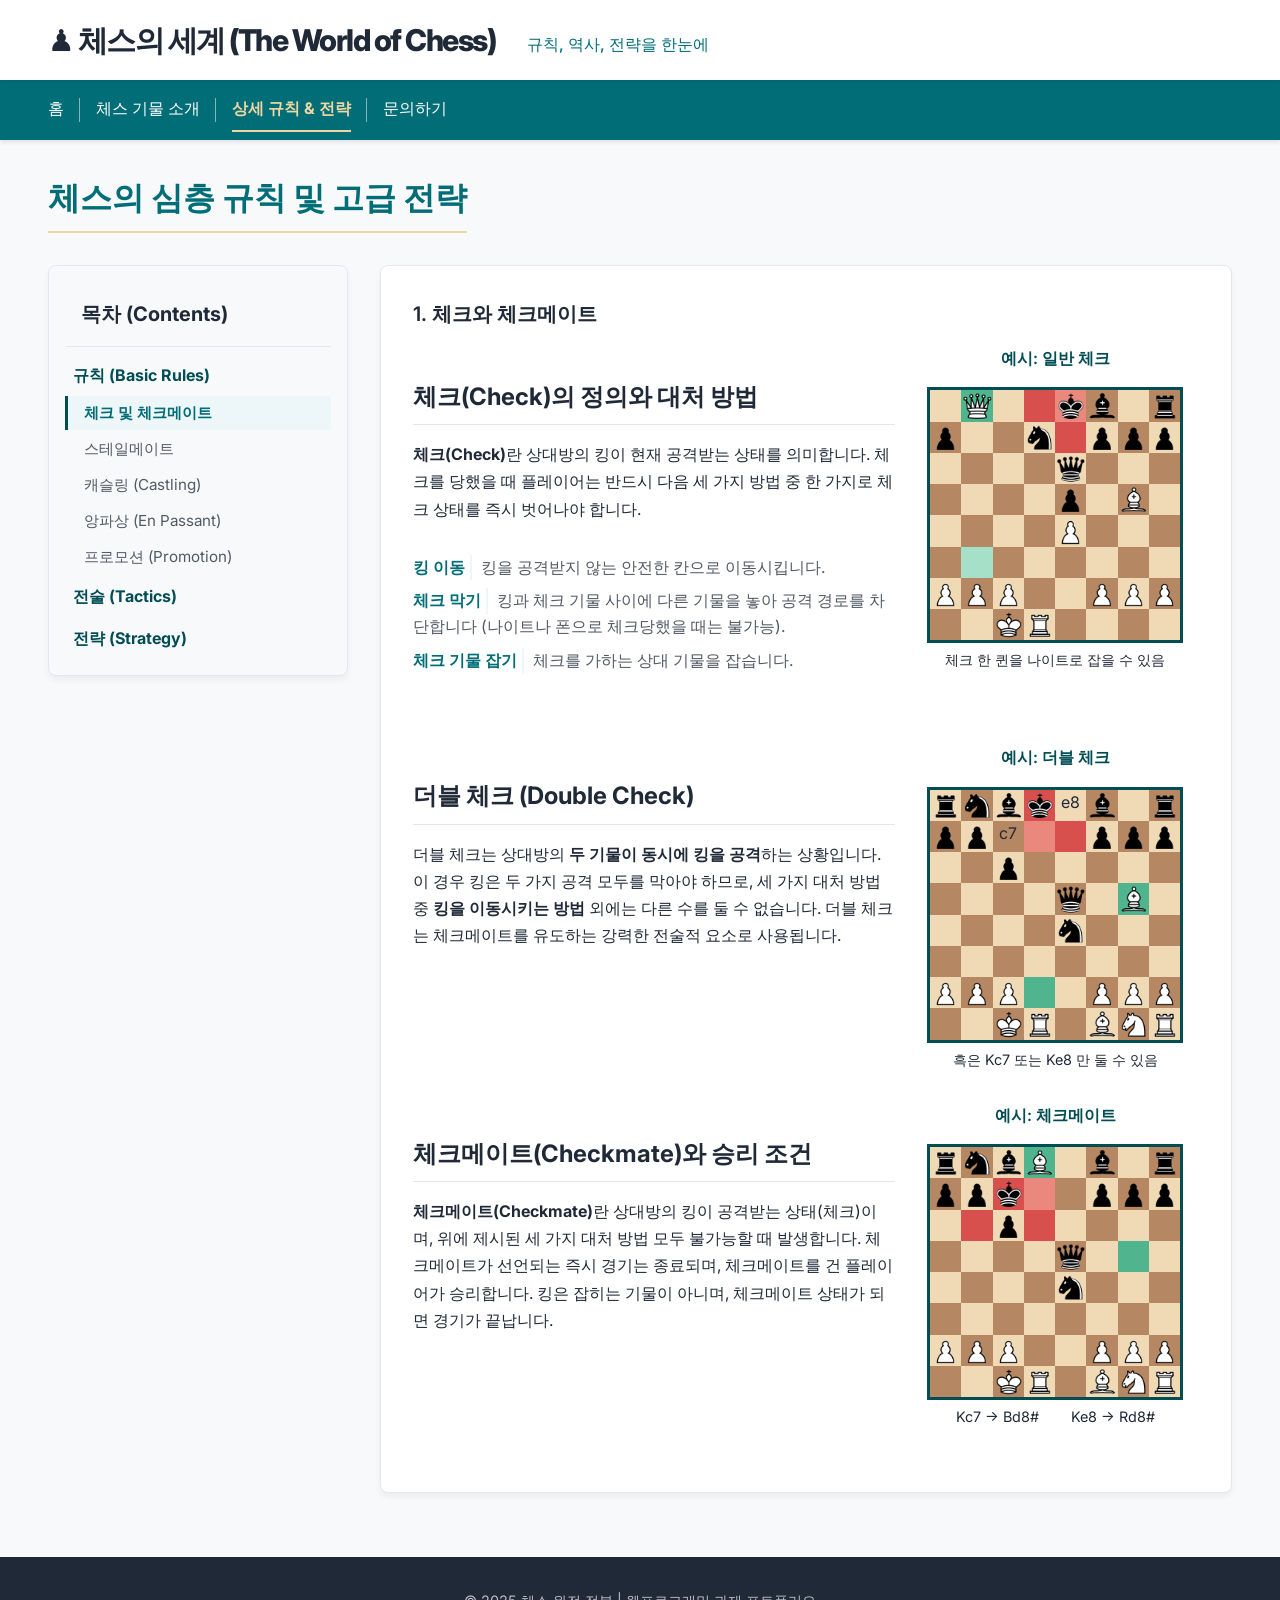
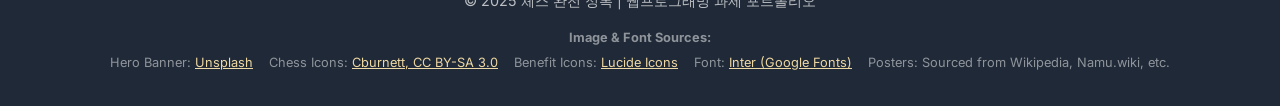
==== commit 8d40ab36: "feat: 홈페이지 UI/UX 대규모 개편 - 영화 포스터 갤러리 및 아이콘 그리드 레이아웃 적용 - 왼쪽 정렬 텍스트를 위한 배너 디자인 수정 - 모든 페이지 Footer에 출처" ====
--- a/article.html
+++ b/article.html
@@ -2140,12 +2140,53 @@
 
     <footer>
       <div class="container">
-        <p>
-          &copy; 2025 체스 완전 정복 | 웹프로그래밍 과제 포트폴리오
-          <br />
-          Icons based on Chess Pieces by Cburnett (via Wikimedia Commons, CC
-          BY-SA 3.0).
-        </p>
+        <div class="footer-content">
+          <p class="copyright">
+            &copy; 2025 체스 완전 정복 | 웹프로그래밍 과제 포트폴리오
+          </p>
+          <div class="source-list">
+            <p><strong>Image &amp; Font Sources:</strong></p>
+            <ul>
+              <li>
+                Hero Banner:
+                <a
+                  href="https://unsplash.com/"
+                  target="_blank"
+                  rel="noopener noreferrer"
+                  >Unsplash</a
+                >
+              </li>
+              <li>
+                Chess Icons:
+                <a
+                  href="https://commons.wikimedia.org/wiki/File:Chess_Pieces_Sprite.svg"
+                  target="_blank"
+                  rel="noopener noreferrer"
+                  >Cburnett, CC BY-SA 3.0</a
+                >
+              </li>
+              <li>
+                Benefit Icons:
+                <a
+                  href="https://lucide.dev/"
+                  target="_blank"
+                  rel="noopener noreferrer"
+                  >Lucide Icons</a
+                >
+              </li>
+              <li>
+                Font:
+                <a
+                  href="https://fonts.google.com/specimen/Inter"
+                  target="_blank"
+                  rel="noopener noreferrer"
+                  >Inter (Google Fonts)</a
+                >
+              </li>
+              <li>Posters: Sourced from Wikipedia, Namu.wiki, etc.</li>
+            </ul>
+          </div>
+        </div>
       </div>
     </footer>
 
--- a/css/style.css
+++ b/css/style.css
@@ -4,7 +4,7 @@
 */
 
 /* ****************************************************** */
-/* 1. 글로벌 & 공통 컴포넌트 (GLOBAL & SEMANTIC LAYOUT) */
+/* 1. 글로벌 & 공통 컴по넌트 (GLOBAL & SEMANTIC LAYOUT) */
 /* ****************************************************** */
 
 /* Inter 폰트 설정 */
@@ -311,14 +311,47 @@
 footer {
   background-color: var(--color-text-dark);
   color: #ffffff;
-  padding: var(--spacing-medium) 0;
+  padding: var(--spacing-large) 0;
   text-align: center;
   margin-top: var(--spacing-large);
-}
-
-footer p {
   font-size: 0.9rem;
+}
+
+.footer-content {
+  display: flex;
+  flex-direction: column;
+  gap: var(--spacing-medium);
+}
+
+.copyright {
   color: rgba(255, 255, 255, 0.7);
+}
+
+.source-list {
+  color: rgba(255, 255, 255, 0.5);
+  font-size: 0.8rem;
+}
+
+.source-list p {
+  margin-bottom: var(--spacing-tiny);
+}
+
+.source-list ul {
+  list-style: none;
+  padding: 0;
+  display: flex;
+  flex-wrap: wrap;
+  justify-content: center;
+  gap: var(--spacing-medium);
+}
+
+.source-list a {
+  color: var(--color-secondary);
+  text-decoration: underline;
+}
+
+.source-list a:hover {
+  color: #ffffff;
 }
 
 /* ****************************************************** */
@@ -537,11 +570,11 @@
   height: 60vh;
   min-height: 400px;
   display: flex;
-  align-items: center;
-  justify-content: center;
-  text-align: center;
+  align-items: center; /* 수직 중앙 정렬 */
+  justify-content: flex-start; /* 컨텐츠를 왼쪽으로 정렬 */
+  text-align: left; /* 컨테이너 내 텍스트 왼쪽 정렬 */
   color: #ffffff;
-  padding: var(--spacing-large);
+  padding: 0 var(--spacing-large); /* 상하 패딩은 컨텐츠 컨테이너로 이동 */
   overflow: hidden;
 }
 
@@ -552,11 +585,11 @@
   width: 100%;
   height: 100%;
   background-image: linear-gradient(rgba(0, 0, 0, 0.6), rgba(0, 0, 0, 0.8)),
-    url("https://t4.ftcdn.net/jpg/04/90/83/57/240_F_490835708_OUxTZquvIYYQsthqkWGnJ7DksVYqPt8w.jpg");
+    url("https://t4.ftcdn.net/jpg/04/90/83/57/240_F_490835708_OUxTZquvIYYQsthqkWGnJ7DksVYqPt8w.jpg"); /* 사용할 이미지 경로 */
   background-size: cover;
-  background-position: center;
-  filter: blur(2.5px); /* 배경 블러 효과 */
-  transform: scale(1.1); /* 블러 경계선 제거 */
+  background-position: right center; /* 배경 이미지를 오른쪽에 정렬 */
+  filter: blur(5px);
+  transform: scale(1.1);
   z-index: 1;
 }
 
@@ -565,7 +598,10 @@
   z-index: 2;
   display: flex;
   flex-direction: column;
-  align-items: center;
+  align-items: flex-start; /* 내부 아이템(제목, 부제) 왼쪽 정렬 */
+  max-width: 50%; /* 컨텐츠가 전체 너비의 절반만 차지하도록 제한 */
+  padding: var(--spacing-large) 0;
+  margin-bottom: calc(var(--spacing-large) * 3.5);
 }
 
 .hero-main-title {
@@ -588,8 +624,9 @@
   background-color: var(--color-secondary);
   color: var(--color-primary-dark);
   font-weight: 700;
+  border-radius: var(--border-radius);
+  transition: transform 0.3s ease, background-color 0.3s ease;
   box-shadow: 0 4px 15px rgba(0, 0, 0, 0.2);
-  transition: transform 0.3s ease, background-color 0.3s ease;
 }
 
 .hero-button:hover {
@@ -666,7 +703,7 @@
 
 #benefits-section .content-card:hover {
   transform: none;
-  box-shadow: 0 4px 15px rgba(0, 0, 0, 0.1);
+  box-shadow: 0 4px 6px rgba(0, 0, 0, 0.05);
 }
 
 .benefits-grid {
@@ -771,7 +808,8 @@
 .selection-item {
   cursor: pointer;
   padding: var(--spacing-medium) var(--spacing-large);
-  transition: background-color 0.2s, border-left 0.2s;
+  transition: background-color 0.2s, border-left 0.2s, transform 0.2s,
+    box-shadow 0.2s;
   border-bottom: 1px solid var(--color-border);
   display: flex;
 }
@@ -814,8 +852,8 @@
 
 .piece-icon img {
   /* 스프라이트 이미지를 <img> 태그 내에서 클리핑 */
-  width: 256px; /* 원본 이미지의 실제 너비 */
-  height: auto; /* 원본 이미지의 비율 유지 */
+  width: 256px;
+  height: auto;
   object-fit: none;
 }
 
